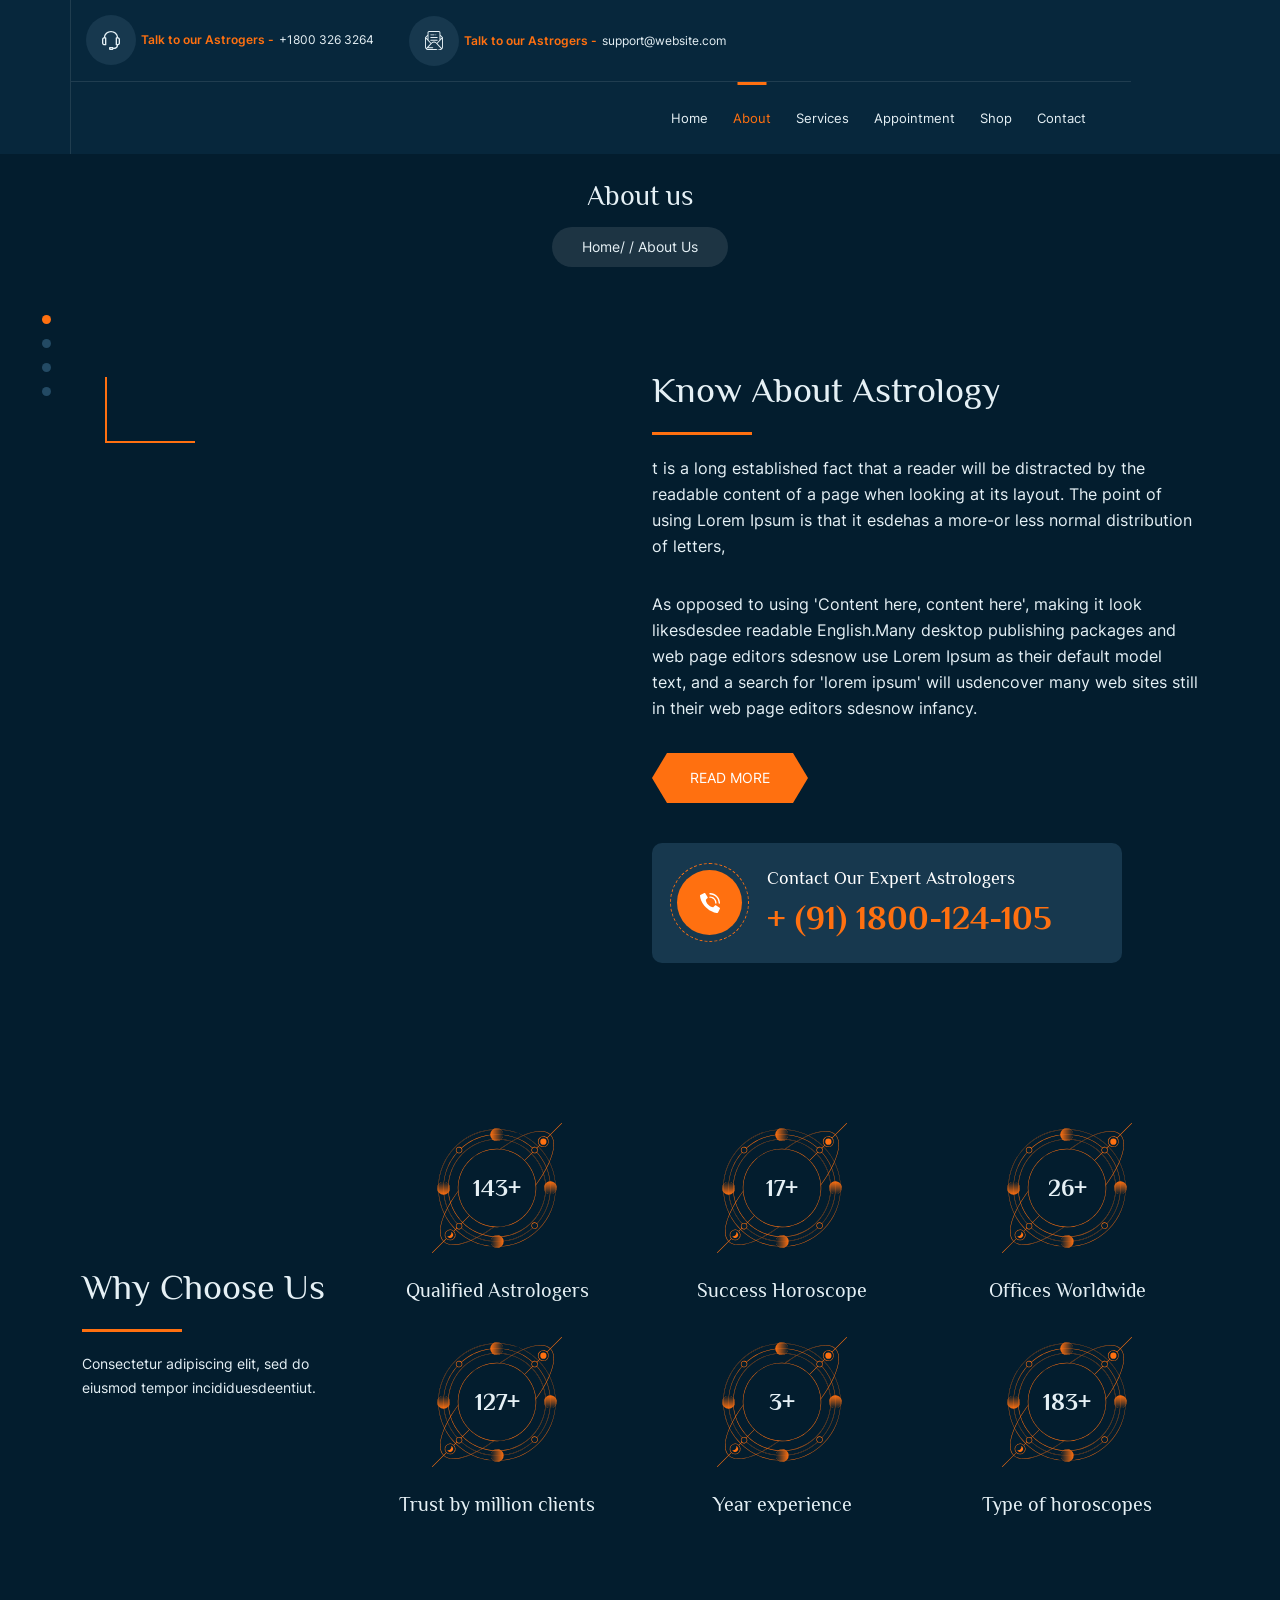
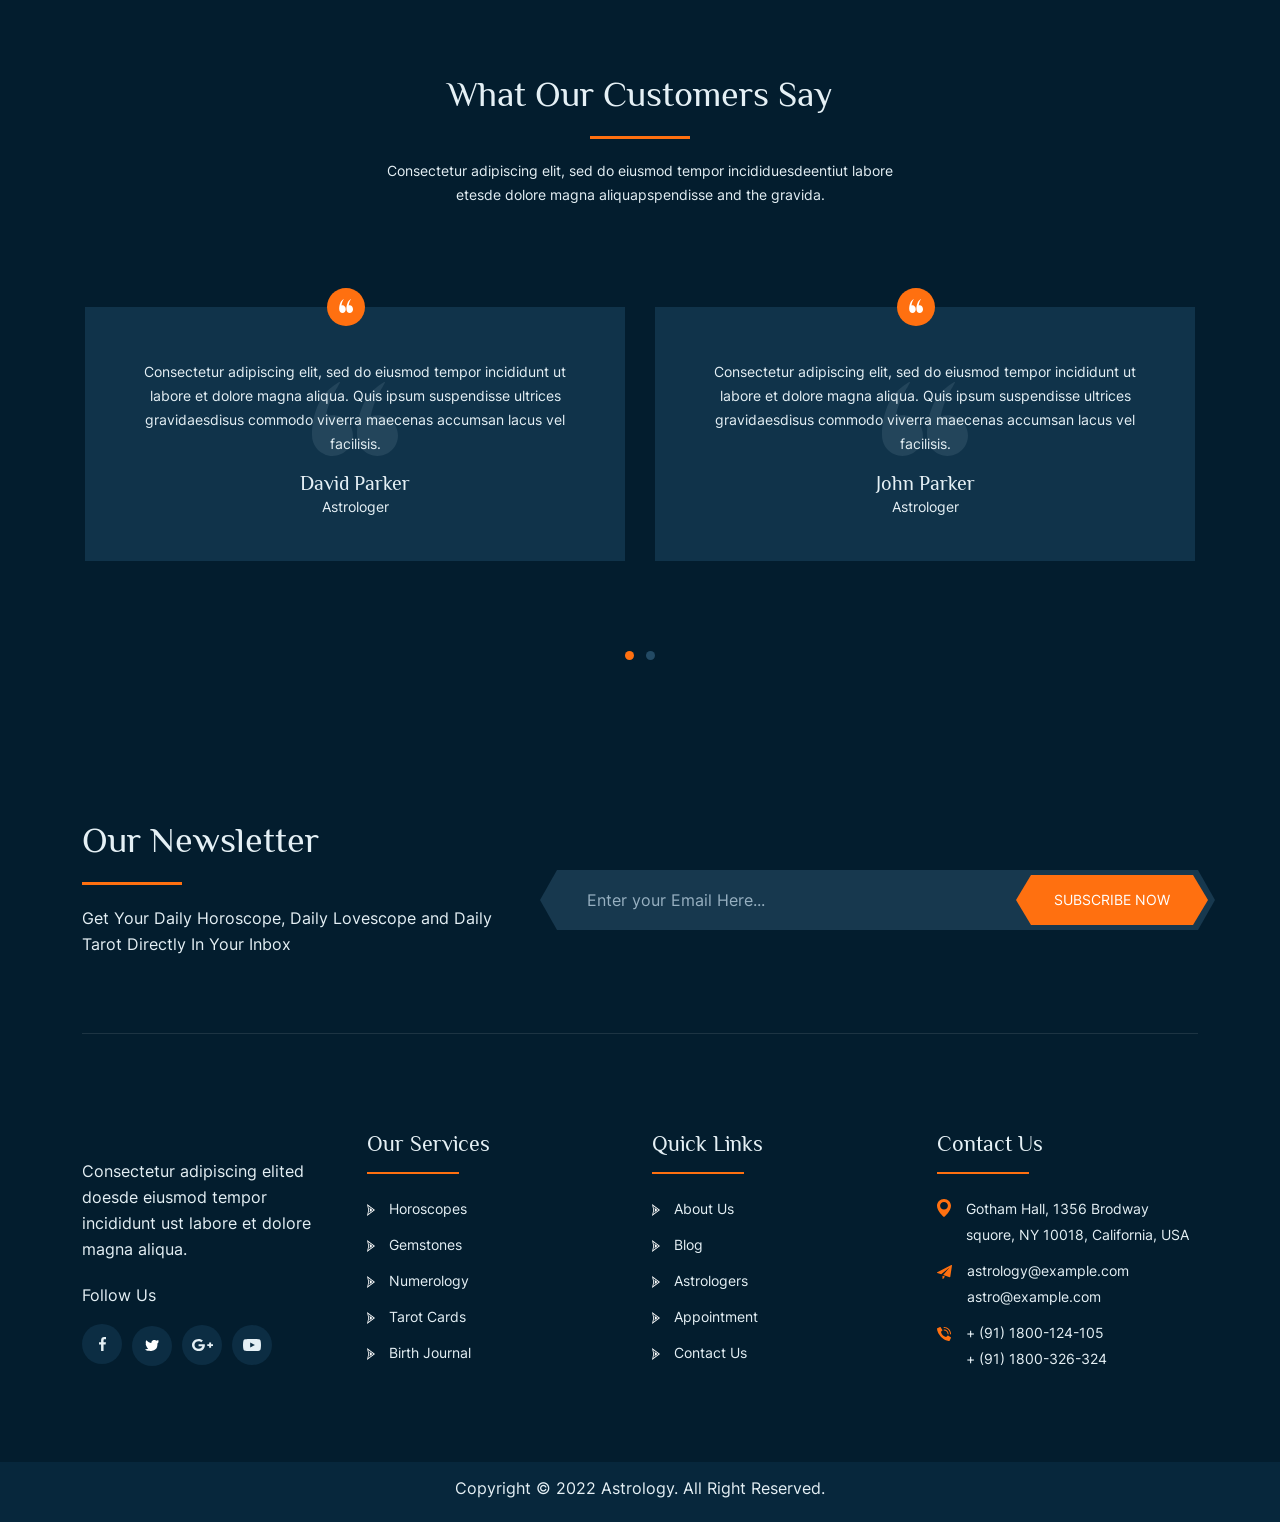
==== about.html @ 2aa6bc3d "inital commit" ====
<!DOCTYPE html>
<html lang="en">
  <head>
    <title>Astrology</title>
    <meta charset="UTF-8" />
    <meta http-equiv="X-UA-Compatible" content="IE=edge" />
    <meta name="viewport" content="width=device-width, initial-scale=1.0" />

    <!-- stylesheet -->

    <link
      rel="stylesheet"
      type="text/css"
      href="assets/css/bootstrap.min.css"
    />
    <link
      rel="stylesheet"
      type="text/css"
      href="assets/js/plugin/slick/slick.css"
    />
    <link
      rel="stylesheet"
      type="text/css"
      href="assets/js/plugin/airdatepicker/datepicker.min.css"
    />
    <link rel="stylesheet" type="text/css" href="assets/css/fonts.css" />
    <link rel="stylesheet" type="text/css" href="assets/css/style.css" />
    <!-- favicon -->
    <link
      rel="shortcut icon"
      href="assets/images/favicon.png"
      type="image/x-icon"
    />
  </head>
  <body>
    <div class="as_loader">
      <img src="assets/images/loader.png" alt="" class="img-responsive" />
    </div>
    <div class="as_main_wrapper">
      <section class="as_header_wrapper">
        <div class="as_logo">
          <a href="javascript:;"
            ><img src="https://dummyimage.com/148x59" alt=""
          /></a>
        </div>
        <div class="as_header_detail">
          <div class="as_info_detail">
            <ul>
              <li>
                <a href="javascript:;">
                  <div class="as_infobox">
                    <span class="as_infoicon">
                      <img src="assets/images/svg/headphone.svg" alt="" />
                    </span>
                    <span class="as_orange">Talk to our Astrogers -</span>+1800
                    326 3264
                  </div>
                </a>
              </li>
              <li>
                <a href="javascript:;">
                  <div class="as_infobox">
                    <span class="as_infoicon">
                      <img src="assets/images/svg/mail1.svg" alt="" />
                    </span>
                    <span class="as_orange">Talk to our Astrogers -</span
                    >support@website.com
                  </div>
                </a>
              </li>
            </ul>
            <!--   <div class="as_right_info">
                        <a href="javascript:;">
                            <div class="as_infobox" data-bs-toggle="modal" data-bs-target="#as_login">
                                <span class="as_infoicon">
                                    <img src="assets/images/svg/login.svg" alt="">
                                </span>
                                <span class="as_logintext">Log in / Register</span>
                            </div>
                        </a>
                        <div class="as_cart">
                            <div class="as_cart_wrapper">
                                <span><img src="assets/images/svg/cart.svg" alt=""><span class="as_cartnumber">02</span></span>
                                $512
                            </div>

                            <div class="as_cart_box">
								<div class="as_cart_list">
									<ul>
										<li>
											<div class="as_cart_img">
												<img src="assets/images/prod1_d.jpg" class="img-responsive">
											</div>
											<div class="as_cart_info">
												<a href="#">Yellow Sapphire</a>
												<p>1 X $20.00</p>
												<a href="javascript:;" class="as_cart_remove"><i class="fa fa-trash"></i></a>
											</div>
										</li>
										<li>
											<div class="as_cart_img">
												<img src="assets/images/prod2_D.jpg" class="img-responsive">
											</div>
											<div class="as_cart_info">
												<a href="#">yantra</a>
												<p>1 X $10.00</p>
												<a href="javascript:;" class="as_cart_remove"><i class="fa fa-trash"></i></a>
											</div>
										</li>
									</ul>
								</div>
								<div class="as_cart_total">
									<p>total<span>$30.00</span></p>
								</div>
								<div class="as_cart_btn">
									<button type="button" class="as_btn">view cart</button>
									<button type="button" class="as_btn">checkout</button>
								</div>
							</div>
                        </div>
                    </div> -->
          </div>
          <div class="as_menu_wrapper">
            <span class="as_toggle bg_overlay">
              <img src="assets/images/svg/menu.svg" alt="" />
            </span>
            <div class="as_menu">
              <ul>
                <li><a href="index.html">home</a></li>
                <li><a href="about.html" class="active">about</a></li>
                <li><a href="service.html">services</a></li>

                <li><a href="appointment.html">appointment</a></li>
                <li><a href="shop.html">shop</a></li>

                <li><a href="contact.html">contact</a></li>
              </ul>
            </div>
          </div>
          <span class="as_body_overlay"></span>
        </div>
      </section>
      <section class="as_breadcrum_wrapper">
        <div class="container">
          <div class="row">
            <div class="col-lg-12 text-center">
              <h1>About us</h1>

              <ul class="breadcrumb">
                <li><a href="#">Home</a></li>
                <li>About Us</li>
              </ul>
            </div>
          </div>
        </div>
      </section>
      <section class="as_about_wrapper as_padderTop80 as_padderBottom80">
        <div class="container">
          <div class="row">
            <div class="col-lg-6 col-md-6">
              <div class="as_about_slider">
                <div>
                  <div class="as_aboutimg text-right">
                    <img
                      src="https://dummyimage.com/463x505"
                      alt=""
                      class="img-responsive"
                    />
                  </div>
                </div>
                <div>
                  <div class="as_aboutimg text-right">
                    <img
                      src="https://dummyimage.com/463x505"
                      alt=""
                      class="img-responsive"
                    />
                  </div>
                </div>
                <div>
                  <div class="as_aboutimg text-right">
                    <img
                      src="https://dummyimage.com/463x505"
                      alt=""
                      class="img-responsive"
                    />
                  </div>
                </div>
                <div>
                  <div class="as_aboutimg text-right">
                    <img
                      src="https://dummyimage.com/463x505"
                      alt=""
                      class="img-responsive"
                    />
                  </div>
                </div>
              </div>
            </div>
            <div class="col-lg-6 col-md-6">
              <h1 class="as_heading">know about Astrology</h1>
              <p>
                t is a long established fact that a reader will be distracted by
                the readable content of a page when looking at its layout. The
                point of using Lorem Ipsum is that it esdehas a more-or less
                normal distribution of letters,
              </p>
              <p>
                As opposed to using 'Content here, content here', making it look
                likesdesdee readable English.Many desktop publishing packages
                and web page editors sdesnow use Lorem Ipsum as their default
                model text, and a search for 'lorem ipsum' will usdencover many
                web sites still in their web page editors sdesnow infancy.
              </p>
              <a href="javascript:;" class="as_btn">read more</a>

              <div class="as_contact_expert">
                <span class="as_icon">
                  <svg
                    xmlns="http://www.w3.org/2000/svg"
                    xmlns:xlink="http://www.w3.org/1999/xlink"
                    preserveAspectRatio="xMidYMid"
                    width="20"
                    height="20"
                    viewBox="0 0 20 20"
                  >
                    <defs>
                      <style>
                        .cls-1 {
                          fill: #fff;
                          fill-rule: evenodd;
                        }
                      </style>
                    </defs>
                    <path
                      d="M19.797,10.487 C19.668,10.616 19.493,10.689 19.310,10.689 C18.929,10.689 18.620,10.380 18.620,9.999 C18.615,5.241 14.759,1.385 10.000,1.379 C9.619,1.379 9.310,1.070 9.310,0.689 C9.310,0.308 9.619,-0.000 10.000,-0.000 C15.520,0.006 19.993,4.478 19.999,9.999 C19.999,10.183 19.927,10.358 19.797,10.487 ZM15.172,9.999 C15.169,7.144 12.855,4.830 10.000,4.827 C9.619,4.827 9.310,4.518 9.310,4.138 C9.310,3.757 9.619,3.448 10.000,3.448 C13.617,3.452 16.547,6.383 16.551,9.999 C16.551,10.380 16.243,10.689 15.862,10.689 C15.481,10.689 15.172,10.380 15.172,9.999 ZM12.864,14.155 C13.076,14.182 13.288,14.109 13.438,13.957 L14.982,12.413 C15.209,12.186 15.563,12.146 15.835,12.317 L19.655,14.775 C19.955,14.965 20.063,15.350 19.905,15.668 L18.045,19.616 C17.918,19.873 17.645,20.024 17.360,19.995 C15.394,19.789 10.563,18.932 5.815,14.183 C1.067,9.435 0.210,4.604 0.003,2.638 C-0.026,2.352 0.125,2.079 0.382,1.952 L4.331,0.093 C4.649,-0.067 5.036,0.043 5.224,0.344 L7.684,4.164 C7.854,4.436 7.814,4.790 7.586,5.017 L6.042,6.560 C5.890,6.711 5.818,6.924 5.845,7.135 C5.942,7.900 6.373,9.809 8.282,11.718 C10.191,13.627 12.099,14.057 12.864,14.155 Z"
                      class="cls-1"
                    />
                  </svg>
                </span>
                <div>
                  <h5 class="as_white">Contact Our Expert Astrologers</h5>
                  <h1 class="as_orange">+ (91) 1800-124-105</h1>
                </div>
              </div>
            </div>
          </div>
        </div>
      </section>
      <section class="as_whychoose_wrapper as_padderTop80 as_padderBottom50">
        <div class="container">
          <div class="row as_verticle_center">
            <div class="col-lg-3 col-md-12">
              <h1 class="as_heading">Why Choose Us</h1>
              <p class="as_font14 as_margin0">
                Consectetur adipiscing elit, sed do eiusmod tempor
                incididuesdeentiut.
              </p>
            </div>
            <div class="col-lg-9 col-md-12">
              <div class="row">
                <div class="col-lg-4 col-md-6 col-sm-6 col-xs-12">
                  <div class="as_whychoose_box text-center">
                    <span class="as_number"
                      ><span
                        ><span data-from="0" data-to="512" data-speed="5000"
                          >512</span
                        >+</span
                      ><img src="assets/images/svg/shape.svg" alt=""
                    /></span>
                    <h4>Qualified Astrologers</h4>
                  </div>
                </div>
                <div class="col-lg-4 col-md-6 col-sm-6 col-xs-12">
                  <div class="as_whychoose_box text-center">
                    <span class="as_number"
                      ><span
                        ><span data-from="0" data-to="62" data-speed="5000"
                          >62</span
                        >+</span
                      ><img src="assets/images/svg/shape.svg" alt=""
                    /></span>
                    <h4>Success Horoscope</h4>
                  </div>
                </div>
                <div class="col-lg-4 col-md-6 col-sm-6 col-xs-12">
                  <div class="as_whychoose_box text-center">
                    <span class="as_number"
                      ><span
                        ><span data-from="0" data-to="94" data-speed="5000"
                          >94</span
                        >+</span
                      ><img src="assets/images/svg/shape.svg" alt=""
                    /></span>
                    <h4>Offices Worldwide</h4>
                  </div>
                </div>
                <div class="col-lg-4 col-md-6 col-sm-6 col-xs-12">
                  <div class="as_whychoose_box text-center">
                    <span class="as_number"
                      ><span
                        ><span data-from="0" data-to="452" data-speed="5000"
                          >452+</span
                        >+</span
                      ><img src="assets/images/svg/shape.svg" alt=""
                    /></span>
                    <h4>Trust by million clients</h4>
                  </div>
                </div>
                <div class="col-lg-4 col-md-6 col-sm-6 col-xs-12">
                  <div class="as_whychoose_box text-center">
                    <span class="as_number"
                      ><span
                        ><span data-from="0" data-to="12" data-speed="5000"
                          >12</span
                        >+</span
                      ><img src="assets/images/svg/shape.svg" alt=""
                    /></span>
                    <h4>Year experience</h4>
                  </div>
                </div>
                <div class="col-lg-4 col-md-6 col-sm-6 col-xs-12">
                  <div class="as_whychoose_box text-center">
                    <span class="as_number"
                      ><span
                        ><span data-from="0" data-to="652" data-speed="5000"
                          >652+</span
                        >+</span
                      ><img src="assets/images/svg/shape.svg" alt=""
                    /></span>
                    <h4>Type of horoscopes</h4>
                  </div>
                </div>
              </div>
            </div>
          </div>
        </div>
      </section>
      <section class="as_customer_wrapper as_padderBottom80 as_padderTop80">
        <div class="container">
          <div class="row">
            <div class="col-lg-12 text-center">
              <h1 class="as_heading as_heading_center">
                What Our Customers Say
              </h1>
              <p class="as_font14 as_margin0 as_padderBottom50">
                Consectetur adipiscing elit, sed do eiusmod tempor
                incididuesdeentiut labore <br />etesde dolore magna
                aliquapspendisse and the gravida.
              </p>

              <div class="row as_customer_slider">
                <div class="col-lg-6 col-md-6">
                  <div class="as_customer_box text-center">
                    <span class="as_customer_img">
                      <img src="https://dummyimage.com/91x91" alt="" />
                      <span
                        ><img src="assets/images/svg/quote1.svg" alt=""
                      /></span>
                    </span>
                    <p class="as_margin0">
                      Consectetur adipiscing elit, sed do eiusmod tempor
                      incididunt ut labore et dolore magna aliqua. Quis ipsum
                      suspendisse ultrices gravidaesdisus commodo viverra
                      maecenas accumsan lacus vel facilisis.
                    </p>
                    <h3>David Parker</h3>
                    <p class="as_margin0">Astrologer</p>
                  </div>
                </div>
                <div class="col-lg-6 col-md-6">
                  <div class="as_customer_box text-center">
                    <span class="as_customer_img">
                      <img src="https://dummyimage.com/91x91" alt="" />
                      <span
                        ><img src="assets/images/svg/quote1.svg" alt=""
                      /></span>
                    </span>
                    <p class="as_margin0">
                      Consectetur adipiscing elit, sed do eiusmod tempor
                      incididunt ut labore et dolore magna aliqua. Quis ipsum
                      suspendisse ultrices gravidaesdisus commodo viverra
                      maecenas accumsan lacus vel facilisis.
                    </p>
                    <h3>John Parker</h3>
                    <p class="as_margin0">Astrologer</p>
                  </div>
                </div>
                <div class="col-lg-6 col-md-6">
                  <div class="as_customer_box text-center">
                    <span class="as_customer_img">
                      <img src="https://dummyimage.com/91x91" alt="" />
                      <span
                        ><img src="assets/images/svg/quote1.svg" alt=""
                      /></span>
                    </span>
                    <p class="as_margin0">
                      Consectetur adipiscing elit, sed do eiusmod tempor
                      incididunt ut labore et dolore magna aliqua. Quis ipsum
                      suspendisse ultrices gravidaesdisus commodo viverra
                      maecenas accumsan lacus vel facilisis.
                    </p>
                    <h3>John Parker</h3>
                    <p class="as_margin0">Astrologer</p>
                  </div>
                </div>
                <div class="col-lg-6 col-md-6">
                  <div class="as_customer_box text-center">
                    <span class="as_customer_img">
                      <img src="https://dummyimage.com/91x91" alt="" />
                      <span
                        ><img src="assets/images/svg/quote1.svg" alt=""
                      /></span>
                    </span>
                    <p class="as_margin0">
                      Consectetur adipiscing elit, sed do eiusmod tempor
                      incididunt ut labore et dolore magna aliqua. Quis ipsum
                      suspendisse ultrices gravidaesdisus commodo viverra
                      maecenas accumsan lacus vel facilisis.
                    </p>
                    <h3>John Parker</h3>
                    <p class="as_margin0">Astrologer</p>
                  </div>
                </div>
              </div>
            </div>
          </div>
        </div>
      </section>

      <section class="as_footer_wrapper as_padderTop80">
        <div class="container">
          <div class="as_newsletter_wrapper as_padderBottom60">
            <div class="row">
              <div class="col-xl-5 col-lg-5 col-md-12 col-sm-12">
                <h1 class="as_heading">Our Newsletter</h1>
                <p>
                  Get Your Daily Horoscope, Daily Lovescope and Daily<br />
                  Tarot Directly In Your Inbox
                </p>
              </div>
              <div class="col-xl-7 col-lg-7 col-md-12 col-sm-12">
                <div class="as_newsletter_box">
                  <input
                    type="text"
                    name=""
                    id=""
                    class="form-control"
                    placeholder="Enter your Email Here..."
                  />
                  <a href="javascript:;" class="as_btn">subscribe now</a>
                </div>
              </div>
            </div>
          </div>

          <div class="as_footer_inner as_padderTop50 as_padderBottom80">
            <div class="row">
              <div class="col-lg-3 col-md-6 col-sm-6 col-12">
                <div class="as_footer_widget">
                  <div class="as_footer_logo">
                    <a href="index.html"
                      ><img src="https://dummyimage.com/148x59" alt=""
                    /></a>
                  </div>
                  <p>
                    Consectetur adipiscing elited doesde eiusmod tempor
                    incididunt ust labore et dolore magna aliqua.
                  </p>

                  <div class="as_share_box">
                    <p>Follow Us</p>
                    <ul>
                      <li>
                        <a href="javascript:;"
                          ><img src="assets/images/svg/facebook.svg" alt=""
                        /></a>
                      </li>
                      <li>
                        <a href="javascript:;"
                          ><img src="assets/images/svg/twitter.svg" alt=""
                        /></a>
                      </li>
                      <li>
                        <a href="javascript:;"
                          ><img src="assets/images/svg/google.svg" alt=""
                        /></a>
                      </li>
                      <li>
                        <a href="javascript:;"
                          ><img src="assets/images/svg/youtube.svg" alt=""
                        /></a>
                      </li>
                    </ul>
                  </div>
                </div>
              </div>
              <div class="col-lg-3 col-md-6 col-sm-6 col-12">
                <div class="as_footer_widget">
                  <h3 class="as_footer_heading">Our Services</h3>

                  <ul>
                    <li>
                      <a href="service_detail.html"
                        ><span
                          ><svg
                            xmlns="http://www.w3.org/2000/svg"
                            xmlns:xlink="http://www.w3.org/1999/xlink"
                            preserveAspectRatio="xMidYMid"
                            width="8"
                            height="12"
                            viewBox="0 0 8 12"
                          >
                            <path
                              d="M8.000,5.998 L-0.002,11.997 L1.292,5.998 L-0.002,-0.001 L8.000,5.998 ZM1.265,9.924 L6.502,5.998 L1.265,2.071 L2.112,5.998 L1.265,9.924 ZM5.451,5.998 L2.496,8.213 L2.974,5.998 L2.496,3.783 L5.451,5.998 Z"
                              class="cls-1"
                            /></svg
                        ></span>
                        Horoscopes</a
                      >
                    </li>
                    <li>
                      <a href="service_detail.html">
                        <span
                          ><svg
                            xmlns="http://www.w3.org/2000/svg"
                            xmlns:xlink="http://www.w3.org/1999/xlink"
                            preserveAspectRatio="xMidYMid"
                            width="8"
                            height="12"
                            viewBox="0 0 8 12"
                          >
                            <path
                              d="M8.000,5.998 L-0.002,11.997 L1.292,5.998 L-0.002,-0.001 L8.000,5.998 ZM1.265,9.924 L6.502,5.998 L1.265,2.071 L2.112,5.998 L1.265,9.924 ZM5.451,5.998 L2.496,8.213 L2.974,5.998 L2.496,3.783 L5.451,5.998 Z"
                              class="cls-1"
                            /></svg
                        ></span>
                        Gemstones</a
                      >
                    </li>
                    <li>
                      <a href="service_detail.html"
                        ><span
                          ><svg
                            xmlns="http://www.w3.org/2000/svg"
                            xmlns:xlink="http://www.w3.org/1999/xlink"
                            preserveAspectRatio="xMidYMid"
                            width="8"
                            height="12"
                            viewBox="0 0 8 12"
                          >
                            <path
                              d="M8.000,5.998 L-0.002,11.997 L1.292,5.998 L-0.002,-0.001 L8.000,5.998 ZM1.265,9.924 L6.502,5.998 L1.265,2.071 L2.112,5.998 L1.265,9.924 ZM5.451,5.998 L2.496,8.213 L2.974,5.998 L2.496,3.783 L5.451,5.998 Z"
                              class="cls-1"
                            /></svg
                        ></span>
                        Numerology</a
                      >
                    </li>
                    <li>
                      <a href="service_detail.html"
                        ><span
                          ><svg
                            xmlns="http://www.w3.org/2000/svg"
                            xmlns:xlink="http://www.w3.org/1999/xlink"
                            preserveAspectRatio="xMidYMid"
                            width="8"
                            height="12"
                            viewBox="0 0 8 12"
                          >
                            <path
                              d="M8.000,5.998 L-0.002,11.997 L1.292,5.998 L-0.002,-0.001 L8.000,5.998 ZM1.265,9.924 L6.502,5.998 L1.265,2.071 L2.112,5.998 L1.265,9.924 ZM5.451,5.998 L2.496,8.213 L2.974,5.998 L2.496,3.783 L5.451,5.998 Z"
                              class="cls-1"
                            /></svg
                        ></span>
                        Tarot Cards</a
                      >
                    </li>
                    <li>
                      <a href="service_detail.html"
                        ><span
                          ><svg
                            xmlns="http://www.w3.org/2000/svg"
                            xmlns:xlink="http://www.w3.org/1999/xlink"
                            preserveAspectRatio="xMidYMid"
                            width="8"
                            height="12"
                            viewBox="0 0 8 12"
                          >
                            <path
                              d="M8.000,5.998 L-0.002,11.997 L1.292,5.998 L-0.002,-0.001 L8.000,5.998 ZM1.265,9.924 L6.502,5.998 L1.265,2.071 L2.112,5.998 L1.265,9.924 ZM5.451,5.998 L2.496,8.213 L2.974,5.998 L2.496,3.783 L5.451,5.998 Z"
                              class="cls-1"
                            /></svg
                        ></span>
                        Birth Journal</a
                      >
                    </li>
                  </ul>
                </div>
              </div>
              <div class="col-lg-3 col-md-6 col-sm-6 col-12">
                <div class="as_footer_widget">
                  <h3 class="as_footer_heading">Quick Links</h3>

                  <ul>
                    <li>
                      <a href="about.html"
                        ><span
                          ><svg
                            xmlns="http://www.w3.org/2000/svg"
                            xmlns:xlink="http://www.w3.org/1999/xlink"
                            preserveAspectRatio="xMidYMid"
                            width="8"
                            height="12"
                            viewBox="0 0 8 12"
                          >
                            <path
                              d="M8.000,5.998 L-0.002,11.997 L1.292,5.998 L-0.002,-0.001 L8.000,5.998 ZM1.265,9.924 L6.502,5.998 L1.265,2.071 L2.112,5.998 L1.265,9.924 ZM5.451,5.998 L2.496,8.213 L2.974,5.998 L2.496,3.783 L5.451,5.998 Z"
                              class="cls-1"
                            /></svg
                        ></span>
                        About Us</a
                      >
                    </li>
                    <li>
                      <a href="blog.html"
                        ><span
                          ><svg
                            xmlns="http://www.w3.org/2000/svg"
                            xmlns:xlink="http://www.w3.org/1999/xlink"
                            preserveAspectRatio="xMidYMid"
                            width="8"
                            height="12"
                            viewBox="0 0 8 12"
                          >
                            <path
                              d="M8.000,5.998 L-0.002,11.997 L1.292,5.998 L-0.002,-0.001 L8.000,5.998 ZM1.265,9.924 L6.502,5.998 L1.265,2.071 L2.112,5.998 L1.265,9.924 ZM5.451,5.998 L2.496,8.213 L2.974,5.998 L2.496,3.783 L5.451,5.998 Z"
                              class="cls-1"
                            /></svg
                        ></span>
                        Blog</a
                      >
                    </li>
                    <li>
                      <a href="astrologer.html"
                        ><span
                          ><svg
                            xmlns="http://www.w3.org/2000/svg"
                            xmlns:xlink="http://www.w3.org/1999/xlink"
                            preserveAspectRatio="xMidYMid"
                            width="8"
                            height="12"
                            viewBox="0 0 8 12"
                          >
                            <path
                              d="M8.000,5.998 L-0.002,11.997 L1.292,5.998 L-0.002,-0.001 L8.000,5.998 ZM1.265,9.924 L6.502,5.998 L1.265,2.071 L2.112,5.998 L1.265,9.924 ZM5.451,5.998 L2.496,8.213 L2.974,5.998 L2.496,3.783 L5.451,5.998 Z"
                              class="cls-1"
                            /></svg
                        ></span>
                        Astrologers</a
                      >
                    </li>
                    <li>
                      <a href="appointment.html"
                        ><span
                          ><svg
                            xmlns="http://www.w3.org/2000/svg"
                            xmlns:xlink="http://www.w3.org/1999/xlink"
                            preserveAspectRatio="xMidYMid"
                            width="8"
                            height="12"
                            viewBox="0 0 8 12"
                          >
                            <path
                              d="M8.000,5.998 L-0.002,11.997 L1.292,5.998 L-0.002,-0.001 L8.000,5.998 ZM1.265,9.924 L6.502,5.998 L1.265,2.071 L2.112,5.998 L1.265,9.924 ZM5.451,5.998 L2.496,8.213 L2.974,5.998 L2.496,3.783 L5.451,5.998 Z"
                              class="cls-1"
                            /></svg
                        ></span>
                        Appointment</a
                      >
                    </li>
                    <li>
                      <a href="contact.html"
                        ><span
                          ><svg
                            xmlns="http://www.w3.org/2000/svg"
                            xmlns:xlink="http://www.w3.org/1999/xlink"
                            preserveAspectRatio="xMidYMid"
                            width="8"
                            height="12"
                            viewBox="0 0 8 12"
                          >
                            <path
                              d="M8.000,5.998 L-0.002,11.997 L1.292,5.998 L-0.002,-0.001 L8.000,5.998 ZM1.265,9.924 L6.502,5.998 L1.265,2.071 L2.112,5.998 L1.265,9.924 ZM5.451,5.998 L2.496,8.213 L2.974,5.998 L2.496,3.783 L5.451,5.998 Z"
                              class="cls-1"
                            /></svg
                        ></span>
                        Contact Us</a
                      >
                    </li>
                  </ul>
                </div>
              </div>

              <div class="col-lg-3 col-md-6 col-sm-6 col-12">
                <div class="as_footer_widget">
                  <h3 class="as_footer_heading">Contact Us</h3>

                  <ul class="as_contact_list">
                    <li>
                      <img src="assets/images/svg/map.svg" alt="" />
                      <p>
                        Gotham Hall, 1356 Brodway squore, NY 10018, California,
                        USA
                      </p>
                    </li>
                    <li>
                      <img src="assets/images/svg/address.svg" alt="" />
                      <p>
                        <a href="javascript:;">astrology@example.com</a>
                        <a href="javascript:;">astro@example.com</a>
                      </p>
                    </li>
                    <li>
                      <img src="assets/images/svg/call.svg" alt="" />
                      <p>
                        <a href="javascript:;">+ (91) 1800-124-105</a><br />
                        <a href="javascript:;">+ (91) 1800-326-324</a>
                      </p>
                    </li>
                  </ul>
                </div>
              </div>
            </div>
          </div>
        </div>
      </section>
      <section class="as_copyright_wrapper text-center">
        <div class="container">
          <div class="row">
            <div class="col-lg-12">
              <p>Copyright &copy; 2022 Astrology. All Right Reserved.</p>
            </div>
          </div>
        </div>
      </section>
    </div>

    <!-- Modal -->
    <div id="as_login" class="modal fade" role="dialog">
      <div class="modal-dialog">
        <!-- Modal content-->
        <div class="modal-content">
          <div class="modal-header">
            <button
              type="button"
              class="close"
              data-bs-dismiss="modal"
              aria-label="Close"
            >
              &times;
            </button>
            <h4 class="modal-title">Login</h4>
          </div>
          <div class="modal-body">
            <div class="as_login_box active">
              <form action="">
                <div class="form-group">
                  <input
                    type="text"
                    name=""
                    placeholder="Enter email"
                    class="form-control"
                    id=""
                  />
                </div>
                <div class="form-group">
                  <input
                    type="text"
                    name=""
                    placeholder="Enter password here"
                    class="form-control"
                    id=""
                  />
                </div>
                <div class="form-group">
                  <div class="as_login_data">
                    <label
                      >Remember me
                      <input type="checkbox" name="as_remember_me" value="" />
                      <span class="checkmark"></span>
                    </label>
                    <a href="#">Forgot password ?</a>
                  </div>
                </div>
                <div class="text-center">
                  <a href="javascript:;" class="as_btn">login</a>
                </div>
              </form>
              <p class="text-center as_margin0 as_padderTop20">
                Create An Account ?
                <a href="javascript:;" class="as_orange as_signup">SignUp</a>
              </p>
            </div>
            <div class="as_signup_box">
              <form action="">
                <div class="form-group">
                  <input
                    type="text"
                    name=""
                    placeholder="Enter name"
                    class="form-control"
                    id=""
                  />
                </div>
                <div class="form-group">
                  <input
                    type="text"
                    name=""
                    placeholder="Enter email"
                    class="form-control"
                    id=""
                  />
                </div>
                <div class="form-group">
                  <input
                    type="text"
                    name=""
                    placeholder="Enter password here"
                    class="form-control"
                    id=""
                  />
                </div>
                <div class="form-group">
                  <input
                    type="text"
                    name=""
                    placeholder="Enter mobile number"
                    class="form-control"
                    id=""
                  />
                </div>
                <div class="form-group">
                  <select name="" class="form-control" id="">
                    <option value="male">Male</option>
                    <option value="female">Female</option>
                  </select>
                </div>
                <div class="text-center">
                  <a href="javascript:;" class="as_btn">Sign Up</a>
                </div>
              </form>
              <p class="text-center as_margin0 as_padderTop20">
                Have An Account ?
                <a href="javascript:;" class="as_orange as_login">Login</a>
              </p>
            </div>
          </div>
        </div>
      </div>
    </div>
    <!-- javascript -->
    <script src="assets/js/jquery.min.js"></script>
    <script src="assets/js/bootstrap.min.js"></script>
    <script src="https://maxcdn.bootstrapcdn.com/bootstrap/3.3.7/js/bootstrap.min.js"></script>
    <script
      type="text/javascript"
      src="assets/js/plugin/slick/slick.min.js"
    ></script>
    <script
      type="text/javascript"
      src="assets/js/plugin/countto/jquery.countTo.js"
    ></script>
    <script
      type="text/javascript"
      src="assets/js/plugin/airdatepicker/datepicker.min.js"
    ></script>
    <script
      type="text/javascript"
      src="assets/js/plugin/airdatepicker/i18n/datepicker.en.js"
    ></script>
    <script src="assets/js/custom.js"></script>
  </body>
</html>
---- assets/js/plugin/airdatepicker/datepicker.min.css ----
.datepicker--cells{display:-webkit-flex;display:-ms-flexbox;display:flex;-webkit-flex-wrap:wrap;-ms-flex-wrap:wrap;flex-wrap:wrap}.datepicker--cell{border-radius:4px;box-sizing:border-box;cursor:pointer;display:-webkit-flex;display:-ms-flexbox;display:flex;position:relative;-webkit-align-items:center;-ms-flex-align:center;align-items:center;-webkit-justify-content:center;-ms-flex-pack:center;justify-content:center;height:32px;z-index:1}.datepicker--cell.-focus-{background:#f0f0f0}.datepicker--cell.-current-{color:#4EB5E6}.datepicker--cell.-current-.-focus-{color:#4a4a4a}.datepicker--cell.-current-.-in-range-{color:#4EB5E6}.datepicker--cell.-in-range-{background:rgba(92,196,239,.1);color:#4a4a4a;border-radius:0}.datepicker--cell.-in-range-.-focus-{background-color:rgba(92,196,239,.2)}.datepicker--cell.-disabled-{cursor:default;color:#aeaeae}.datepicker--cell.-disabled-.-focus-{color:#aeaeae}.datepicker--cell.-disabled-.-in-range-{color:#a1a1a1}.datepicker--cell.-disabled-.-current-.-focus-{color:#aeaeae}.datepicker--cell.-range-from-{border:1px solid rgba(92,196,239,.5);background-color:rgba(92,196,239,.1);border-radius:4px 0 0 4px}.datepicker--cell.-range-to-{border:1px solid rgba(92,196,239,.5);background-color:rgba(92,196,239,.1);border-radius:0 4px 4px 0}.datepicker--cell.-selected-,.datepicker--cell.-selected-.-current-{color:#fff;background:#5cc4ef}.datepicker--cell.-range-from-.-range-to-{border-radius:4px}.datepicker--cell.-selected-{border:none}.datepicker--cell.-selected-.-focus-{background:#45bced}.datepicker--cell:empty{cursor:default}.datepicker--days-names{display:-webkit-flex;display:-ms-flexbox;display:flex;-webkit-flex-wrap:wrap;-ms-flex-wrap:wrap;flex-wrap:wrap;margin:8px 0 3px}.datepicker--day-name{color:#FF9A19;display:-webkit-flex;display:-ms-flexbox;display:flex;-webkit-align-items:center;-ms-flex-align:center;align-items:center;-webkit-justify-content:center;-ms-flex-pack:center;justify-content:center;-webkit-flex:1;-ms-flex:1;flex:1;text-align:center;text-transform:uppercase;font-size:.8em}.-only-timepicker- .datepicker--content,.datepicker--body,.datepicker-inline .datepicker--pointer{display:none}.datepicker--cell-day{width:14.28571%}.datepicker--cells-months{height:170px}.datepicker--cell-month{width:33.33%;height:25%}.datepicker--cells-years,.datepicker--years{height:170px}.datepicker--cell-year{width:25%;height:33.33%}.datepickers-container{position:absolute;left:0;top:0}@media print{.datepickers-container{display:none}}.datepicker{background:#fff;border:1px solid #dbdbdb;box-shadow:0 4px 12px rgba(0,0,0,.15);border-radius:4px;box-sizing:content-box;font-family:Tahoma,sans-serif;font-size:14px;color:#4a4a4a;width:250px;position:absolute;left:-100000px;opacity:0;transition:opacity .3s ease,left 0s .3s,-webkit-transform .3s ease;transition:opacity .3s ease,transform .3s ease,left 0s .3s;transition:opacity .3s ease,transform .3s ease,left 0s .3s,-webkit-transform .3s ease;z-index:100}.datepicker.-from-top-{-webkit-transform:translateY(-8px);transform:translateY(-8px)}.datepicker.-from-right-{-webkit-transform:translateX(8px);transform:translateX(8px)}.datepicker.-from-bottom-{-webkit-transform:translateY(8px);transform:translateY(8px)}.datepicker.-from-left-{-webkit-transform:translateX(-8px);transform:translateX(-8px)}.datepicker.active{opacity:1;-webkit-transform:translate(0);transform:translate(0);transition:opacity .3s ease,left 0s 0s,-webkit-transform .3s ease;transition:opacity .3s ease,transform .3s ease,left 0s 0s;transition:opacity .3s ease,transform .3s ease,left 0s 0s,-webkit-transform .3s ease}.datepicker-inline .datepicker{border-color:#d7d7d7;box-shadow:none;position:static;left:auto;right:auto;opacity:1;-webkit-transform:none;transform:none}.datepicker--content{box-sizing:content-box;padding:4px}.datepicker--pointer{position:absolute;background:#fff;border-top:1px solid #dbdbdb;border-right:1px solid #dbdbdb;width:10px;height:10px;z-index:-1}.datepicker--nav-action:hover,.datepicker--nav-title:hover{background:#f0f0f0}.-top-center- .datepicker--pointer,.-top-left- .datepicker--pointer,.-top-right- .datepicker--pointer{top:calc(100% - 4px);-webkit-transform:rotate(135deg);transform:rotate(135deg)}.-right-bottom- .datepicker--pointer,.-right-center- .datepicker--pointer,.-right-top- .datepicker--pointer{right:calc(100% - 4px);-webkit-transform:rotate(225deg);transform:rotate(225deg)}.-bottom-center- .datepicker--pointer,.-bottom-left- .datepicker--pointer,.-bottom-right- .datepicker--pointer{bottom:calc(100% - 4px);-webkit-transform:rotate(315deg);transform:rotate(315deg)}.-left-bottom- .datepicker--pointer,.-left-center- .datepicker--pointer,.-left-top- .datepicker--pointer{left:calc(100% - 4px);-webkit-transform:rotate(45deg);transform:rotate(45deg)}.-bottom-left- .datepicker--pointer,.-top-left- .datepicker--pointer{left:10px}.-bottom-right- .datepicker--pointer,.-top-right- .datepicker--pointer{right:10px}.-bottom-center- .datepicker--pointer,.-top-center- .datepicker--pointer{left:calc(50% - 10px / 2)}.-left-top- .datepicker--pointer,.-right-top- .datepicker--pointer{top:10px}.-left-bottom- .datepicker--pointer,.-right-bottom- .datepicker--pointer{bottom:10px}.-left-center- .datepicker--pointer,.-right-center- .datepicker--pointer{top:calc(50% - 10px / 2)}.datepicker--body.active{display:block}.datepicker--nav{display:-webkit-flex;display:-ms-flexbox;display:flex;-webkit-justify-content:space-between;-ms-flex-pack:justify;justify-content:space-between;border-bottom:1px solid #efefef;min-height:32px;padding:4px}.-only-timepicker- .datepicker--nav{display:none}.datepicker--nav-action,.datepicker--nav-title{display:-webkit-flex;display:-ms-flexbox;display:flex;cursor:pointer;-webkit-align-items:center;-ms-flex-align:center;align-items:center;-webkit-justify-content:center;-ms-flex-pack:center;justify-content:center}.datepicker--nav-action{width:32px;border-radius:4px;-webkit-user-select:none;-moz-user-select:none;-ms-user-select:none;user-select:none}.datepicker--nav-action.-disabled-{visibility:hidden}.datepicker--nav-action svg{width:32px;height:32px}.datepicker--nav-action path{fill:none;stroke:#9c9c9c;stroke-width:2px}.datepicker--nav-title{border-radius:4px;padding:0 8px}.datepicker--buttons,.datepicker--time{border-top:1px solid #efefef;padding:4px}.datepicker--nav-title i{font-style:normal;color:#9c9c9c;margin-left:5px}.datepicker--nav-title.-disabled-{cursor:default;background:0 0}.datepicker--buttons{display:-webkit-flex;display:-ms-flexbox;display:flex}.datepicker--button{color:#4EB5E6;cursor:pointer;border-radius:4px;-webkit-flex:1;-ms-flex:1;flex:1;display:-webkit-inline-flex;display:-ms-inline-flexbox;display:inline-flex;-webkit-justify-content:center;-ms-flex-pack:center;justify-content:center;-webkit-align-items:center;-ms-flex-align:center;align-items:center;height:32px}.datepicker--button:hover{color:#4a4a4a;background:#f0f0f0}.datepicker--time{display:-webkit-flex;display:-ms-flexbox;display:flex;-webkit-align-items:center;-ms-flex-align:center;align-items:center;position:relative}.datepicker--time.-am-pm- .datepicker--time-sliders{-webkit-flex:0 1 138px;-ms-flex:0 1 138px;flex:0 1 138px;max-width:138px}.-only-timepicker- .datepicker--time{border-top:none}.datepicker--time-sliders{-webkit-flex:0 1 153px;-ms-flex:0 1 153px;flex:0 1 153px;margin-right:10px;max-width:153px}.datepicker--time-label{display:none;font-size:12px}.datepicker--time-current{display:-webkit-flex;display:-ms-flexbox;display:flex;-webkit-align-items:center;-ms-flex-align:center;align-items:center;-webkit-flex:1;-ms-flex:1;flex:1;font-size:14px;text-align:center;margin:0 0 0 10px}.datepicker--time-current-colon{margin:0 2px 3px;line-height:1}.datepicker--time-current-hours,.datepicker--time-current-minutes{line-height:1;font-size:19px;font-family:"Century Gothic",CenturyGothic,AppleGothic,sans-serif;position:relative;z-index:1}.datepicker--time-current-hours:after,.datepicker--time-current-minutes:after{content:'';background:#f0f0f0;border-radius:4px;position:absolute;left:-2px;top:-3px;right:-2px;bottom:-2px;z-index:-1;opacity:0}.datepicker--time-current-hours.-focus-:after,.datepicker--time-current-minutes.-focus-:after{opacity:1}.datepicker--time-current-ampm{text-transform:uppercase;-webkit-align-self:flex-end;-ms-flex-item-align:end;align-self:flex-end;color:#9c9c9c;margin-left:6px;font-size:11px;margin-bottom:1px}.datepicker--time-row{display:-webkit-flex;display:-ms-flexbox;display:flex;-webkit-align-items:center;-ms-flex-align:center;align-items:center;font-size:11px;height:17px;background:linear-gradient(to right,#dedede,#dedede) left 50%/100% 1px no-repeat}.datepicker--time-row:first-child{margin-bottom:4px}.datepicker--time-row input[type=range]{background:0 0;cursor:pointer;-webkit-flex:1;-ms-flex:1;flex:1;height:100%;padding:0;margin:0;-webkit-appearance:none}.datepicker--time-row input[type=range]::-ms-tooltip{display:none}.datepicker--time-row input[type=range]:hover::-webkit-slider-thumb{border-color:#b8b8b8}.datepicker--time-row input[type=range]:hover::-moz-range-thumb{border-color:#b8b8b8}.datepicker--time-row input[type=range]:hover::-ms-thumb{border-color:#b8b8b8}.datepicker--time-row input[type=range]:focus{outline:0}.datepicker--time-row input[type=range]:focus::-webkit-slider-thumb{background:#5cc4ef;border-color:#5cc4ef}.datepicker--time-row input[type=range]:focus::-moz-range-thumb{background:#5cc4ef;border-color:#5cc4ef}.datepicker--time-row input[type=range]:focus::-ms-thumb{background:#5cc4ef;border-color:#5cc4ef}.datepicker--time-row input[type=range]::-webkit-slider-thumb{-webkit-appearance:none;box-sizing:border-box;height:12px;width:12px;border-radius:3px;border:1px solid #dedede;background:#fff;cursor:pointer;transition:background .2s;margin-top:-6px}.datepicker--time-row input[type=range]::-moz-range-thumb{box-sizing:border-box;height:12px;width:12px;border-radius:3px;border:1px solid #dedede;background:#fff;cursor:pointer;transition:background .2s}.datepicker--time-row input[type=range]::-ms-thumb{box-sizing:border-box;height:12px;width:12px;border-radius:3px;border:1px solid #dedede;background:#fff;cursor:pointer;transition:background .2s}.datepicker--time-row input[type=range]::-webkit-slider-runnable-track{border:none;height:1px;cursor:pointer;color:transparent;background:0 0}.datepicker--time-row input[type=range]::-moz-range-track{border:none;height:1px;cursor:pointer;color:transparent;background:0 0}.datepicker--time-row input[type=range]::-ms-track{border:none;height:1px;cursor:pointer;color:transparent;background:0 0}.datepicker--time-row input[type=range]::-ms-fill-lower{background:0 0}.datepicker--time-row input[type=range]::-ms-fill-upper{background:0 0}.datepicker--time-row span{padding:0 12px}.datepicker--time-icon{color:#9c9c9c;border:1px solid;border-radius:50%;font-size:16px;position:relative;margin:0 5px -1px 0;width:1em;height:1em}.datepicker--time-icon:after,.datepicker--time-icon:before{content:'';background:currentColor;position:absolute}.datepicker--time-icon:after{height:.4em;width:1px;left:calc(50% - 1px);top:calc(50% + 1px);-webkit-transform:translateY(-100%);transform:translateY(-100%)}.datepicker--time-icon:before{width:.4em;height:1px;top:calc(50% + 1px);left:calc(50% - 1px)}.datepicker--cell-day.-other-month-,.datepicker--cell-year.-other-decade-{color:#dedede}.datepicker--cell-day.-other-month-:hover,.datepicker--cell-year.-other-decade-:hover{color:#c5c5c5}.-disabled-.-focus-.datepicker--cell-day.-other-month-,.-disabled-.-focus-.datepicker--cell-year.-other-decade-{color:#dedede}.-selected-.datepicker--cell-day.-other-month-,.-selected-.datepicker--cell-year.-other-decade-{color:#fff;background:#a2ddf6}.-selected-.-focus-.datepicker--cell-day.-other-month-,.-selected-.-focus-.datepicker--cell-year.-other-decade-{background:#8ad5f4}.-in-range-.datepicker--cell-day.-other-month-,.-in-range-.datepicker--cell-year.-other-decade-{background-color:rgba(92,196,239,.1);color:#ccc}.-in-range-.-focus-.datepicker--cell-day.-other-month-,.-in-range-.-focus-.datepicker--cell-year.-other-decade-{background-color:rgba(92,196,239,.2)}.datepicker--cell-day.-other-month-:empty,.datepicker--cell-year.-other-decade-:empty{background:0 0;border:none}
---- assets/css/fonts.css ----
@font-face {
    font-family: 'Philosopher';
    src: url('../font/Philosopher-Regular.eot');
    src: url('../font/Philosopher-Regular.eot?#iefix') format('embedded-opentype'),
         url('../font/Philosopher-Regular.svg#Philosopher-Regular') format('svg'),
         url('../font/Philosopher-Regular.ttf') format('truetype'),
         url('../font/Philosopher-Regular.woff') format('woff'),
         url('../font/Philosopher-Regular.woff2') format('woff2');
    font-weight: 400;
}
    
@font-face {
    font-family: 'Philosopher';
    src: url('../font/Philosopher-Bold.eot');
    src: url('../font/Philosopher-Bold.eot?#iefix') format('embedded-opentype'),
         url('../font/Philosopher-Bold.svg#Philosopher-BoldI') format('svg'),
         url('../font/Philosopher-Bold.ttf') format('truetype'),
         url('../font/Philosopher-Bold.woff') format('woff'),
         url('../font/Philosopher-Bold.woff2') format('woff2');
    font-weight: 700;
  }
  
  /* Inter */
  @font-face {
    font-family: 'Inter';
    src: url('../font/Inter-Thin.eot');
    src: url('../font/Inter-Thin.eot?#iefix') format('embedded-opentype'),
         url('../font/Inter-Thin.svg#Inter-Thin') format('svg'),
         url('../font/Inter-Thin.ttf') format('truetype'),
         url('../font/Inter-Thin.woff') format('woff'),
         url('../font/Inter-Thin.woff2') format('woff2');
    font-weight: 100;
  }
  
  @font-face {
    font-family: 'Inter';
    src: url('../font/Inter-Light.eot');
    src: url('../font/Inter-Light.eot?#iefix') format('embedded-opentype'),
         url('../font/Inter-Light.svg#Inter-Light') format('svg'),
         url('../font/Inter-Light.ttf') format('truetype'),
         url('../font/Inter-Light.woff') format('woff'),
         url('../font/Inter-Light.woff2') format('woff2');
    font-weight: 300;
  }
  
  @font-face {
    font-family: 'Inter';
    src: url('../font/Inter-ExtraLight.eot');
    src: url('../font/Inter-ExtraLight.eot?#iefix') format('embedded-opentype'),
         url('../font/Inter-ExtraLight.svg#Inter-ExtraLight') format('svg'),
         url('../font/Inter-ExtraLight.ttf') format('truetype'),
         url('../font/Inter-ExtraLight.woff') format('woff'),
         url('../font/Inter-ExtraLight.woff2') format('woff2');
    font-weight: 200;
  }
  
  @font-face {
    font-family: 'Inter';
    src: url('../font/Inter-Regular.eot');
    src: url('../font/Inter-Regular.eot?#iefix') format('embedded-opentype'),
         url('../font/Inter-Regular.svg#Inter-Regular') format('svg'),
         url('../font/Inter-Regular.ttf') format('truetype'),
         url('../font/Inter-Regular.woff') format('woff'),
         url('../font/Inter-Regular.woff2') format('woff2');
    font-weight: 400;
  }
  @font-face {
    font-family: 'Inter';
    src: url('../font/Inter-Medium.eot');
    src: url('../font/Inter-Medium.eot?#iefix') format('embedded-opentype'),
         url('../font/Inter-Medium.svg#Inter-Medium') format('svg'),
         url('../font/Inter-Medium.ttf') format('truetype'),
         url('../font/Inter-Medium.woff') format('woff'),
         url('../font/Inter-Medium.woff2') format('woff2');
    font-weight: 500;
  }
  @font-face {
    font-family: 'Inter';
    src: url('../font/Inter-SemiBold.eot');
    src: url('../font/Inter-SemiBold.eot?#iefix') format('embedded-opentype'),
         url('../font/Inter-SemiBold.svg#Inter-SemiBold') format('svg'),
         url('../font/Inter-SemiBold.ttf') format('truetype'),
         url('../font/Inter-SemiBold.woff') format('woff'),
         url('../font/Inter-SemiBold.woff2') format('woff2');
    font-weight: 600;
  }

  @font-face {
    font-family: 'Inter';
    src: url('../font/Inter-Bold.eot');
    src: url('../font/Inter-Bold.eot?#iefix') format('embedded-opentype'),
         url('../font/Inter-Bold.svg#Inter-Bold') format('svg'),
         url('../font/Inter-Bold.ttf') format('truetype'),
         url('../font/Inter-Bold.woff') format('woff'),
         url('../font/Inter-Bold.woff2') format('woff2');
    font-weight: 700;
  }
  
  @font-face {
    font-family: 'Inter';
    src: url('../font/Inter-ExtraBold.eot');
    src: url('../font/Inter-ExtraBold.eot?#iefix') format('embedded-opentype'),
         url('../font/Inter-ExtraBold.svg#Inter-ExtraBold') format('svg'),
         url('../font/Inter-ExtraBold.ttf') format('truetype'),
         url('../font/Inter-ExtraBold.woff') format('woff'),
         url('../font/Inter-ExtraBold.woff2') format('woff2');
    font-weight: 800;
  }

  @font-face {
    font-family: 'Inter';
    src: url('../font/Inter-Black.eot');
    src: url('../font/Inter-Black.eot?#iefix') format('embedded-opentype'),
         url('../font/Inter-Black.svg#Inter-Black') format('svg'),
         url('../font/Inter-Black.ttf') format('truetype'),
         url('../font/Inter-Black.woff') format('woff'),
         url('../font/Inter-Black.woff2') format('woff2');
    font-weight: 900;0
  }
---- assets/css/style.css ----
/* stylesheet */
:root{
    --primary-color:#e5f0f5;
    --secondary-color:#ff7010;
    --dark-color1:#031d2e;
    --dark-color2:#17384e;
    --white-color:#ffffff;
    --transition:0.4s ease-in-out;
}
:after,:before{
    transition: all 0.2s linear;
    -webkit-transition: all 0.2s linear;
    -moz-transition: all 0.2s linear;
}
.form-control:focus {
    color: #ffffff;
    background-color: #17384e;
    border-color: #17384e;
    outline: 0;
    box-shadow: 0 0 0 0.25rem rgb(13 110 253 / 25%);
}

body{
    font-size: 16px;
    line-height: 26px;
    margin: 0;
    background-color: var(--dark-color1);
    color: var(--primary-color);
    font-family: 'Inter', sans-serif;
    overflow-x: hidden;
}
img{
    max-width: 100%;
    height: auto;
}

h1,h2,h3,h4,h5,h6,.h1,.h2,.h3,.h4,.h5,.h6{
    font-family: 'Philosopher', sans-serif;
    font-weight: 400;
}
a, a:hover, a:focus {
    color: inherit;
    text-decoration: none;
    transition: all 0.2s linear;
} 
.hide {
    display: none!important;
}
/* common css */
.as_padderTop10{
    padding-top: 10px;
}
.as_padderTop20{
    padding-top: 20px;
}
.as_padderTop30{
    padding-top: 30px;
}
.as_padderTop40{
    padding-top: 40px;
}
.as_padderTop50{
    padding-top: 50px;
}
.as_padderTop60{
    padding-top: 60px;
}
.as_padderTop70{
    padding-top: 70px;
}
.as_padderTop80{
    padding-top: 80px;
}
.as_padderTop90{
    padding-top: 90px;
}
.as_padderTop100{
    padding-top: 90px;
}
.as_padderBottom5{
    padding-bottom: 5px;
}
.as_padderBottom10{
    padding-bottom: 10px;
}
.as_padderBottom20{
    padding-bottom: 20px;
}
.as_padderBottom30{
    padding-bottom: 30px;
}
.as_padderBottom40{
    padding-bottom: 40px;
}
.as_padderBottom50{
    padding-bottom: 50px;
}
.as_padderBottom60{
    padding-bottom: 60px;
}
.as_padderBottom70{
    padding-bottom: 70px;
}
.as_padderBottom80{
    padding-bottom: 80px;
}
.as_padderBottom90{
    padding-bottom: 90px;
}
.as_padderBottom100{
    padding-bottom: 90px;
}
.as_margin0{
    margin: 0px;
}
.as_font14{
    font-size: 14px;
    line-height: 24px;
}
.as_toggle{
    display: none;
}
.as_heading{
    font-size: 36px;
    text-transform: capitalize;
    margin: 0;
    padding-bottom: 23px;
    position: relative;
    margin:-8px 0 20px;
}
.as_heading.as_heading_center:after{
    left: 50%;
    transform: translateX(-50%);
}
.as_heading:after{
    position: absolute;
    content: '';
    width: 100px;
    border-bottom: 3px solid var(--secondary-color);
    left: 0;
    bottom: 0;
}
.form-control {
    height: 50px;
    background-color: var(--dark-color2);
    border: none;
    outline: none;
    box-shadow: none !important;
    color: var(--primary-color);
    padding: 0 40px 0 30px;
}
.form-control::placeholder{
    color: #97b0c1;
}
.as_subheading{
    font-size: 22px;
    text-transform: capitalize;
}
.as_orange{
    color: var(--secondary-color);
}
.as_white{
    color: var(--white-color);
}
.as_btn {
    height: 50px;
    background-color: var(--secondary-color);
    font-size: 14px;
    text-transform: uppercase;
    display: inline-flex;
    align-items: center;
    padding: 0 23px;
    position: relative;
    margin-left: 15px;
    color: var(--white-color);
    border: none !important;
    outline: none;
    width: auto;
    transition: 0.2s linear;
}
.as_btn:hover:after {
    border-left-color: var(--dark-color1);
}
.as_btn:hover:before {
    border-right-color: var(--dark-color1);
}
.as_btn:hover {
    background-color: var(--dark-color1);
}
.as_btn:after, .as_btn:before {
    content: '';
    position: absolute;
    left: 100%;
    top: 0;
    bottom: 0;
    border-top: 25px solid transparent;
    border-bottom: 25px solid transparent;
    border-left: 15px solid var(--secondary-color);
    transition: 0.2s linear;
}
.as_btn:before{
    left:auto;
    right: 100%;
    border-left: none;
    border-right: 15px solid var(--secondary-color);
}
.as_verticle_center{
    display: flex;
    align-items: center;
}
.slick-dots {
    padding: 0;
    margin: 30px 0 0 0;
    list-style: none;
}
.slick-dots li {
    display: inline-flex;
}
.slick-dots li button {
    display: none;
}
.slick-dots li {
    height: 9px;
    width: 9px;
    background-color: #234a64;
    border-radius: 100%;
    margin: 0 6px;
    cursor: pointer;
}
.slick-dots li.slick-active {
    background-color: var(--secondary-color);
}
.slick-arrow {
    position: absolute;
    top: 50%;
    transform: translateY(-50%);
    background-color: #10334a;
    border: none;
    padding: 0 13px;
    z-index: 1;
    outline: none;
}
.slick-arrow::after{
    border-left-color:#10334a;
}
.slick-arrow::before{
    border-right-color:#10334a;
}
.slick-arrow:hover{
    background-color: var(--secondary-color);
} 
.slick-arrow:hover:after{
    border-left-color:var(--secondary-color);
}
.slick-arrow:hover::before{ 
    border-right-color:var(--secondary-color);
}
.slick-arrow.slick-prev {
    left: -120px;
    padding: 0 12px 0 0px;
}
.slick-arrow.slick-prev span{
    margin-right: 10px;
    display: inline-flex;
}
.slick-arrow span svg path{
    fill:var(--secondary-color)
}
.slick-arrow:hover span svg path{
    fill: var(--white-color);
}
.slick-arrow.slick-next span{
    margin-left: 10px;
}
.slick-arrow.slick-next {
    right: -100px;
    padding: 0 0 0 12px;
}
.slick-slide{
    outline: none;
}
.only-timepicker .datepicker--nav,
.only-timepicker .datepicker--content {
    display: none;
}
.only-timepicker .datepicker--time {
    border-top: none;
}
.datepicker {
    background-color: #17384e;
    border: 1px solid rgb(255 255 255 / 10%);
    color: var(--primary-color);
}
.datepicker--nav {
    border-bottom: 1px solid rgb(255 255 255 / 10%);
}
.datepicker--nav>div {
    background-color: transparent !important;
    color: var(--primary-color);
}
.datepicker--pointer {
    background-color:#17384e;
    border-top-color: rgb(255 255 255 / 10%);
    border-right-color: rgb(255 255 255 / 10%);
}
.datepicker--cell:hover{
    background-color: var(--secondary-color);
    color: var(--white-color) !important;
}
.datepicker--cell.-current-,.datepicker--day-name {
    color: var(--secondary-color);
}
/* select2 */
.select2-selection {
    height: 50px !important;
    background-color: var(--dark-color2) !important;
    border: 1px solid rgb(255 255 255 / 10%) !important;
    outline: none;
    box-shadow: none !important;
    color: var(--primary-color);
}

.select2-selection .select2-selection__rendered {
    color: var(--primary-color) !important;
    font-size: 14px;
    line-height: 50px !important;
    padding: 0 28px !important;
    text-align: initial;
}
.form-group {
    text-align: initial;
}
.form-group {
    text-align: initial;
    margin: 10px 0;
}

.select2-selection__clear {
    display: none;
}

.select2-container--default .select2-selection__arrow {
    height: auto !important;
    bottom: 1px;
    right: 18px !important;
}
span.select2-dropdown.select2-dropdown--above, .select2-container--open .select2-dropdown--below {
    border-top: none;
    border-top-left-radius: 0;
    border-top-right-radius: 0;
    z-index: 0;
} 

.select2-container {
    transition: none;
    width: 100% !important;
}

.select2-dropdown {
    transition: none;
    background-color: var(--dark-color2);
    border-color: rgb(255 255 255 / 10%);
    font-size:14px;
}

.select2-search--dropdown {
    padding: 10px 25px;
}

.select2-search--dropdown input {
    background-color: var(--dark-color2);
    border-color: rgb(255 255 255 / 10%) !important;
    outline: none !important;
}

.select2-results__option {
    padding: 10px 26px;
    background-color: transparent !important;
}

.select2-results__option:hover,.select2-results__option.select2-results__option--selected {
    color: var(--secondary-color) !important;
}
/* loader */
.as_loader{
    position: fixed;
    left: 0;
    top: 0;
    right: 0;
    bottom: 0;
    background-color: var(--dark-color1);
    z-index: 999;
    display: flex;
    align-items: center;
    justify-content: center;
}
.as_loader img{
    animation: spin 7s infinite linear;
    -webkit-animation: spin 7s infinite linear;
    -moz-animation: spin 7s infinite linear;
}
/* header css start */ 
.as_header_wrapper {
    display: flex;
    background-color: #07273c;
}
.as_logo {
    padding: 35px 150px;
    border-right: 1px solid rgb(255 255 255 / 10%);
    display: flex;
    align-items: center;
}
.as_menu ul {
    padding: 0;
    margin: 0;
    list-style: none;
}
.as_menu >ul >li {
    display: inline-flex;
    text-transform: capitalize;
    margin: 0 20px;
    position: relative;
}
.as_menu_wrapper {
    display: flex;
    border-top: 1px solid rgb(255 255 255 / 10%);
    justify-content: flex-end;
    padding-right: 150px;
    position: relative;
    z-index: 1;
}
.as_header_detail {
    width: calc(100% - 449px);
}
.as_menu > ul > li > a {
    padding: 23px 0;
    position: relative;
    transition: all 0.3s linear;
}
.as_menu >ul >li > a:before{
    content: '';
    position: absolute;
    width: 0;
    height: 3px;
    background-color: var(--secondary-color);
    top: 0%;
    left: 50%;
    transform: translateX(-50%);
    -webkit-transform: translateX(-50%);
    -moz-transform: translateX(-50%);
}
.as_menu > ul > li > a:hover:before,.as_menu > ul > li > a.active:before{
    width: 29px;
}
.as_menu ul li a:hover,.as_menu ul li a.active{
    color: var(--secondary-color);
}
.as_info_detail {
    padding-right: 50px;
    display: flex;
    justify-content: space-between;
}
.as_search_wrapper {
    padding-top: 22px;
    transition: all 0.3s linear;
}
.as_search {
    cursor: pointer;
    transition: all 0.3s linear;
}
.as_info_detail ul {
    margin: 0;
    padding: 0;
    list-style: none;
}
.as_info_detail ul li {
    display: inline-flex;
    padding: 15px 30px;
}

.as_info_detail ul li a,.as_info_detail ul li a:focus{
    text-decoration: none;
    color: inherit;
}

.as_infobox .as_infoicon {
    width: 50px;
    height: 50px;
    background-color: var(--dark-color2);
    display: inline-flex;
    align-items: center;
    justify-content: center;
    border-radius: 100%;
    margin-right: 15px;
}
.as_infobox {
    display: flex;
    align-items: center;
    text-decoration: none !important; 
}
 
.as_info_detail ul li .as_infobox>span {
    font-weight: 600;
    margin-right: 5px;
}
.as_right_info {
    display: flex;
    align-items: center;
}

.as_cart_wrapper {
    background-color: var(--dark-color2);
    padding: 14px 24px;
    border-radius: 50px;
    margin-left: 30px;
    position: relative;
    cursor: pointer;
}
.as_cart_wrapper>span {
    position: relative;
    margin-right:20px;
}
.as_cart_wrapper>span .as_cartnumber {
    width: 18px;
    height: 18px;
    background-color: var(--secondary-color);
    border-radius: 100%;
    font-size: 9px;
    display: inline-flex;
    justify-content: center;
    align-items: center;
    position: absolute;
    right: -12px;
}
.as_cart {
    position: relative;
}
.as_cart_box {
    position: absolute;
    top: 100%;
    right: 0;
    width: 300px;
    background-color: var(--dark-color2);
    z-index: 1;
    padding: 5px 20px 20px;
    box-shadow: 0 20px 20px rgb(255 255 255 / 5%);
    border-radius: 20px;
    margin-top: 20px;
    opacity: 0;
    visibility: hidden;
    z-index: 9999;
    transition: all 0.3s linear;
}
.as_cart.cart_open .as_cart_box {
    opacity: 1;
    visibility: visible;
    margin-top: 10px;
}
.as_cart_list .as_cart_img{
	float:left;
}
.as_cart_list .as_cart_img img{
	width:70px;
    height: 70px;
    object-fit: cover;
}
.as_cart_info{
	width:calc(100% - 70px);
	float:right;
	padding-left:10px;
}
.as_cart_list .as_cart_info a{
	font-size:16px;
	font-weight:500;
	font-family:'Philosopher', sans-serif;
	margin-bottom:5px;
	width:110px;
	text-transform:capitalize;
}
.as_cart_list {
    border-bottom: 1px solid rgb(255 255 255 / 10%);
    max-height: 250px;
    overflow-x: hidden;
    overflow-y: auto;
}
.as_cart_list li{
	width: 100%;
}
.as_cart_list .as_cart_info p{
	font-size:14px;
}
.as_cart_box .as_cart_total , .as_cart_box .as_cart_btn{
	padding-right:20px;
}
.as_cart_box .as_cart_total p{
	margin-top:10px;
	text-align:left;
	text-transform:capitalize;
}
.as_cart_box .as_cart_total p span{
	float:right;
	font-family:'Philosopher', sans-serif;
}
.as_cart_box .as_cart_btn{
	text-align:center;
	padding-top:5px;
}
.as_cart_box .as_cart_btn button{
	background-color: var(--dark-color1);
	padding:0 5px;
	text-transform:capitalize;
}
.as_cart_box .as_cart_btn button::after{
    border-left-color: var(--dark-color1);
}
.as_cart_box .as_cart_btn button::before{
    border-right-color: var(--dark-color1);
}
.as_cart_box .as_cart_btn button:hover{
	background-color:var(--secondary-color);
}
.as_cart_box .as_cart_btn button:hover::after{
    border-left-color: var(--secondary-color);
}
.as_cart_box .as_cart_btn button:hover::before{
    border-right-color: var(--secondary-color);
}
.as_cart_box .as_cart_btn button:first-child{
    margin-right: 25px;
}
.as_cart_list::-webkit-scrollbar {
	width:4px;
}
.as_cart_list::-webkit-scrollbar-track {
	-webkit-box-shadow:inset 0 0 6px rgba(0,0,0,.3);
}
.as_cart_list::-webkit-scrollbar-thumb {
	background-color:#ff6f00;
	outline:#708090 solid 1px;
}
.as_menu >ul >li .as_submenu {
    position: absolute;
    left: 0;
    top: 100%;
    background-color: var(--dark-color2);
    padding: 15px 0;
    border-radius: 10px;
    width: 170px;
    z-index: 999;
    opacity: 0;
    visibility: hidden;
    transition: all 0.3s linear;
}
.as_menu >ul >li >.as_submenu{
    transform: translateY(-10px);
}
.as_menu >ul >li:hover >.as_submenu{
    transform: translateY(0);
    opacity: 1;
    visibility: visible;
}
.as_menu >ul >li .as_submenu li a {
    padding: 7px 20px;
    display: flex;
}

.as_menu >ul >li .as_submenu>li>.as_submenu {
    right: 100%;
    top: 8px;
    left: auto;
    transform: translateX(-20px);
}
.as_menu >ul >li .as_submenu>li:hover>.as_submenu{
    transform: translateX(-10px);
    opacity: 1;
    visibility: visible;
}

.as_menu >ul >li .as_submenu>li {
    position: relative;
}

.as_menu >ul >li .as_submenu:before {
    content: '';
    position: absolute;
    border-bottom: 7px solid var(--dark-color2);
    border-left: 5px solid transparent;
    border-right: 5px solid transparent;
    bottom:100%;
    left:13px;
}
.as_menu >ul >li > .as_submenu > li >.as_submenu:before {
    bottom:auto;
    top:10px;
    left:100%;
    border-bottom: 5px solid transparent;
    border-top: 5px solid transparent;
    border-left:  7px solid var(--dark-color2);
}
/* header css end */ 
/* banner css start */
.as_banner_wrapper{
    background-image: url(https://dummyimage.com/1920x950);
    background-position: center;
    background-repeat: no-repeat;
    background-size: cover;
    padding: 130px 310px;
    overflow: hidden;
}
.as_banner_detail h5{
    font-size: 26px;
    margin: 0 0 5px;
}
.as_banner_detail h1{
    font-size: 54px;
    line-height: 62px;
    margin: 0 0 13px;
}
.as_banner_detail p {
    margin-bottom: 26px;
}
.as_banner_wrapper .slick-dots {
    text-align: center;
    display: none;
}
.as_banner_img img{
    animation: spin 9s infinite linear;
    -webkit-animation: spin 9s infinite linear;
    -moz-animation: spin 9s infinite linear;
    display: inline-block;
    width: 100%;
}
@-webkit-keyframes spin {
    0%  {-webkit-transform: rotate(0deg);}
    100% {-webkit-transform: rotate(360deg);}   
}
.as_banner_slider .slick-arrow.slick-prev{
    left:-265px; 
}
.as_banner_slider .slick-arrow.slick-next{
    right:-900px; 
}
.as_banner_wrapper .as_btn:hover{
    background-color: var(--dark-color2);
}
.as_banner_wrapper .as_btn:hover:after{
    border-left-color: var(--dark-color2);
}
.as_banner_wrapper .as_btn:hover:before{
    border-right-color: var(--dark-color2);
}
.as_banner_slider .slick-arrow:hover {
    background-color: var(--secondary-color);
}
.as_banner_slider .slick-arrow:hover:after{
    border-left-color:var(--secondary-color)
}
.as_banner_slider .slick-arrow:hover:before{
    border-right-color:var(--secondary-color)
}
/* banner css end */
/* about css start */
.as_about_wrapper{
    background-image: url('https://dummyimage.com/1920x705');
    background-repeat: no-repeat;
    background-size: cover;
    background-position:center;
}
.as_about_wrapper p{
    margin-bottom: 32px;
}
.as_contact_expert {
    display: flex;
    background-color: var(--dark-color2);
    border-radius:10px;
    padding:25px;
    margin-top:40px;
    align-items:center;
    max-width: 470px;
}
.as_contact_expert .as_icon{
    width:65px;
    height:65px;
    background-color:var(--secondary-color);
    border-radius:100%;
    display:flex;
    align-items:center;
    justify-content:center;
    margin-right:25px;
    position: relative;
}
.as_contact_expert .as_icon:before{
    position: absolute;
    left: -7px;
    top: -7px;
    bottom: -7px;
    right: -7px;
    border: 1px dashed var(--secondary-color);
    content: '';
    border-radius: 100%;
}
.as_contact_expert:hover .as_icon:before{
    animation: spin 9s infinite linear;
    -webkit-animation: spin 9s infinite linear;
    -moz-animation: spin 9s infinite linear;
}
.as_contact_expert h5{
    font-size:18px;
    margin:0 0 7px 0;
}
.as_contact_expert h1{
    font-size:34px;
    font-weight:700;
    margin:0 0 0 0;
}
.as_aboutimg {
    position: relative;
    z-index: 1;
    padding: 0 0 40px;
    text-align: right;
}
.as_aboutimg img{
    display: inline-block;
}
.as_aboutimg::after{
    position: absolute;
    content: '';
    top: 95px;
    right: 84px;
    background-color: var(--dark-color2);
    width: 420px;
    height: 450px;
    z-index: -1;
}
.as_aboutimg::before{
    position: absolute;
    content: '';
    left: 17px;
    bottom: 0;
    border-left: 2px solid var(--secondary-color);
    border-bottom: 2px solid var(--secondary-color);
    width: 90px;
    height: 90px;
}
.as_about_slider {
    max-width: 520px; 
    margin: 0 20px 0 auto;
}
.as_about_slider .slick-dots {
    position: absolute;
    left: -46px;
    bottom: 32px;
}

.as_about_slider .slick-dots li {
    display: flex;
    cursor: pointer;
    margin: 15px 0; 
}
/* about css end */
/* service css start */
.as_service_box {
    background-color: #07273c;
    padding: 50px 22px;
    margin-top: 30px;
}
.as_service_box .as_icon {
    width: 80px;
    background-color: #10334a;
    height: 80px;
    display: inline-flex;
    align-items: center;
    justify-content: center;
    border-radius: 100%;
    position: relative;
    transition: all 0.3s linear;
}
.as_service_box .as_icon:after {
    border: 1px dashed #173f59;
    content: '';
    position: absolute;
    left: -10px;
    top: -10px;
    bottom: -10px;
    right: -10px;
    border-radius: 100%;
}
.as_service_box:hover .as_icon {
    background-color: var(--secondary-color);
}
.as_service_box:hover .as_icon:after{
    border-color: var(--secondary-color);
    animation: spin 9s infinite linear;
    -webkit-animation: spin 9s infinite linear;
    -moz-animation: spin 9s infinite linear;
}
.as_service_box .as_subheading {
    margin: 30px 0 10px;
    padding-bottom: 16px;
    position: relative;
}

.as_service_box .as_subheading:after {
    width: 70px;
    height: 2px;
    background-color: var(--secondary-color);
    position:absolute;
    content:'';
    bottom:0;
    left:50%;
    transform:translateX(-50%);
}
.as_service_box p{
    font-size:14px;
    line-height: 24px;
}
.as_link{
    text-transform:uppercase;
    font-size:14px;
    line-height:24px;
    border-bottom:1px solid var(--secondary-color);
    color:var(--secondary-color);
    letter-spacing: 0.6px;
}
/* service css end */
/* zodiec sign css start */
.as_zodiac_sign_wrapper{
    background-image: url('../images/bg3.jpg');
    background-repeat: no-repeat;
    background-size: cover;
    background-position:center;
}
.as_sign_img img{
    margin: 0 auto;
}
.as_sign_ul {
    margin: 0;
    padding: 0;
    list-style: none;
}
.as_sign_ul li{
    margin-top: 40px;
}
.as_sign_box {
    background-color: #0e344d;
    max-width: 230px;
    padding: 10px;
    position: relative;
    display: flex;
    align-items: center;
    transition: all 0.2s linear;
}
.as_sign_box >a{
    display: flex;
    align-items: center;
}
.as_sign_box .as_sign {
    background-color: #07273c;
    height: 80px;
    width: 54px;
    display: inline-flex;
    align-items: center;
    justify-content: center;
    margin-right: 38px;
    position: relative;
    transition: all 0.2s linear;
}
.as_sign_box h5 {
    font-size: 20px;
    font-weight: 700;
    margin: 0 0 2px;
}
.as_sign_box p {
    margin: 0;
    font-size: 14px;
    line-height: 24px;
}
.as_sign_box:after,.as_sign_box:before{
    content: '';
    position: absolute;
    left: 100%; 
    top: 0;
    bottom: 0;
    border-top: 50px solid transparent;
    border-bottom: 50px solid transparent;
    border-left: 20px solid #0e344d; 
} 

.as_sign_box:before{
    left:auto;
    right: 100%;
    border-left: none;
    border-right: 20px solid #0e344d;

}
.as_sign_box .as_sign:after,.as_sign_box .as_sign:before{
    content: '';
    position: absolute;
    left: 100%; 
    top: 0;
    bottom: 0;
    border-top: 40px solid transparent;
    border-bottom: 40px solid transparent;
    border-left: 18px solid #07273c;
 
} 
.as_sign_box:hover {
    background-color: var(--secondary-color);
}
.as_sign_box:hover:after{
    border-left-color: var(--secondary-color);
}
.as_sign_box:hover:before{
    border-right-color: var(--secondary-color);
}
.as_sign_box:hover .as_sign {
    background-color: #e66712;
}
.as_sign_box:hover .as_sign:after{
    border-left-color: #e66712;
}
.as_sign_box:hover .as_sign:before{
    border-right-color: #e66712;
}
.as_sign_box .as_sign:before{
    left:auto; 
    right: 100%; 
    border-left: none; 
    border-right: 18px solid #07273c;
}
.as_sign_ul li:first-child,.as_sign_ul li:last-child  {
    transform: translateX(200px);
}
.as_sign_ul li:nth-child(2), .as_sign_ul li:nth-child(5) {
    transform: translateX(100px);
    z-index: 1;
}
.as_sign_ul.as_sign_ul_right li:first-child,.as_sign_ul.as_sign_ul_right li:last-child  {
    transform: translateX(-200px);
}
.as_sign_ul.as_sign_ul_right li:nth-child(2),.as_sign_ul.as_sign_ul_right li:nth-child(5) {
    transform: translateX(-100px);
}
.as_sign_img img {
    animation: spin 9s infinite linear;
    -webkit-animation: spin 9s infinite linear;
    -moz-animation: spin 9s infinite linear;
    width: 100%;
}
.as_sign_ul_right .as_sign_box {
    margin: 40px 0 0 auto;
}
/* zodiec sign css end */
/* zodiec sign form css start */
.as_sign_form ul {
    margin: 0;
    padding: 0;
    list-style: none;
    display: flex;
    align-items: flex-end;
}
.as_input_feild {
    position: relative;
}
.as_input_feild>span {
    position: absolute;
    top: 50%;
    right: 20px;
    transform: translateY(-50%);
}
.as_sign_form ul li {
    max-width: 270px;
    width: 100%;
    padding: 0 15px;
}
.as_sign_form ul li:nth-child(3) {
    max-width: 370px;
}
.as_sign_form ul li:last-child{
    max-width: 205px;
}
.as_sign_form {
    background-color: #07273c;
    padding: 25px 33px 50px;

}
li.as_form_box {
    text-align: left;
}
/* zodiec sign form css end */
/* customer css start */
.as_customer_wrapper{
    background-image: url('https://dummyimage.com/1920x654');
    background-repeat: no-repeat;
    background-size: cover;
    background-position:center;
}
.as_customer_slider .slick-dots {
    text-align: center;
}
.as_customer_box {
    background-color: #10334a;
    padding: 0 45px 42px;
    position: relative;
    margin: 50px 15px;
    z-index: 1;
}
.as_customer_box:before {content: '';position: absolute;top: 75px;transform: translateX(-50%);left: 50%;width: 86px;height: 74px;background-image: url(../images/svg/quote2.svg);z-index: -1;}
.as_customer_box .as_customer_img>img {
    border-radius: 100%;
}
.as_customer_box .as_customer_img {
    position: relative;
    display:inline-flex;
    margin: -45px 0 34px;
}
.as_customer_box .as_customer_img span {
    position: absolute;
    width: 38px;
    height: 38px;
    background-color: var(--secondary-color);
    border-radius:100%;
    line-height:32px;
    right:-10px;
    bottom:0px
}
.as_customer_box .as_customer_img span img{
    display: inline-block;
}
.as_customer_box p {
    font-size: 14px;
    line-height: 24px;
}
.as_customer_box h3{
    font-size: 20px;
    margin: 15px 0 0;
}
/* customer css end */
/* why choose css start */

section.as_whychoose_wrapper.as_padderTop80 {
    padding-top: 80px;
}
.as_whychoose_box .as_number>span {
    font-size: 24px;
    font-family: 'Philosopher', sans-serif;
    font-weight: 700;
    position: absolute;
    left: 50%;
    top: 50%;
    transform: translate(-50%, -50%);
}
.as_whychoose_box h4 {
    font-size: 20px;
    margin: 25px 0 35px;
    text-align: center;
    transition: all 0.2s linear;
}
.as_number {
    display: block;
    position: relative;
    width: 130px;
    margin: 0 auto;
}
.as_whychoose_box:hover h4 {
    color: var(--secondary-color);
}
/* why choose css end */
/* blog css start */
.as_blog_wrapper{
    background-image: url('../images/bg5.jpg');
    background-repeat: no-repeat;
    background-size: cover;
    background-position:center;
}
.as_blog_img {
    position: relative;
    margin-bottom: 36px;
}

.as_blog_img .as_btn {
    position: absolute;
    right: 35px;
    bottom: -25px;
    color: #fff;
    padding: 0 5px;
}
.as_blog_box {
    margin-top: 30px;
    text-align: initial;
}
.as_blog_img img {
    width: 100%;
}
.as_blog_box:hover .as_subheading {
    color: var(--secondary-color);
}
.as_blog_box ul {
    margin: 0;
    padding: 0;
    list-style: none;
}
.as_blog_box ul li {
    display: inline-flex;
    margin-right: 30px;
    font-size: 14px;
    line-height: 24px;
}
.as_blog_box ul li img {
    margin-right: 10px;
}
.as_blog_box .as_subheading {
    line-height: 32px;
    margin: 8px 0;
    transition: all 0.2s linear;
}
.as_blog_box.as_blog_single .as_subheading {
    color: var(--primary-color);
}
/* blog css end */
/* product css start */
.as_product_box {
    text-align: left;
    margin: 30px 10px 0;
}
.as_product_img {
    position: relative;
    margin-bottom: 20px;
    overflow: hidden;
}
.as_product_img ul {
    position: absolute;
    margin: 0;
    padding: 0;
    list-style: none;
    bottom: -60px;
    left: 0;
    right: 0;
    background-color: var(--secondary-color);
    padding: 10px 0;
    opacity: 0;
    visibility: hidden;
    transition: all 0.2s linear;
    display: flex;
    justify-content: space-around;
}
.as_product_img > img {
    width: 100%;
}
.as_product_box:hover .as_product_img ul{
    bottom: 0;
    opacity: 1;
    visibility: visible;
}
.as_product_img ul li {
    display: inline-flex;
    line-height: 40px;
    color: #ffffff;
}
.as_product_img ul li:last-child{
    border-right: none;
} 
.as_product_img ul li:nth-child(2){
    position: relative;
}
.as_product_img ul li:nth-child(2):after {
    content: "";
    position: absolute;
    left: -30px;
    right: -30px;
    top: 0;
    bottom: 0;
    border-left: 1px solid #fda2658f;
    border-right: 1px solid #fda2658f;
}
.as_product_box .as_subheading {
    margin: 5px 0 6px;
}

.as_product_box .as_price {
    font-size: 18px;
    font-weight: 600;
}

.as_product_box .as_price>span {
    font-size: 14px;
    font-weight: 400; 
}

.as_product_box .as_price>del {
    color: #5e7482;
}
.as_product_img ul li span{
    margin-left: 14px;
    font-size: 14px;
}
.as_product_box ul li img {
    display: inline-block;
}
.as_product_wrapper.as_product_page {
    background-color: var(--dark-color2);
}
/* product css end */
/* overview css start */

.as_overview_wrapper{
    background-image: url('../images/bg6.jpg');
    background-repeat: no-repeat;
    background-size: cover;
    background-position:center;
}
.as_overview_inner {
    background-color: #10334a;
    padding: 42px 50px 50px;
}
.as_overview_inner h4 {
    font-size: 24px;
    margin: 0 0 11px;
}
.as_overview_inner .as_btn {
    margin-top: 10px;
    padding: 0 8px;
}

.as_overview_inner .as_btn img {
    margin-right: 10px;
}
/* overview css end */





/* footer css start */
.as_newsletter_wrapper{
    border-bottom: 1px solid rgb(255 255 255 / 10%);
}
.as_newsletter_box{
    position:relative;
}
.as_newsletter_box .form-control {
    border-radius: 0px;
    height: 60px;
}
.as_newsletter_wrapper .row {
    align-items: center;
}
.as_newsletter_box:after,.as_newsletter_box:before{
    content: '';
    position: absolute;
    left: 100%;
    top: 0;
    bottom: 0;
    border-top: 30px solid transparent;
    border-bottom: 30px solid transparent;
    border-left: 17px solid var(--dark-color2);
}
.as_newsletter_box:after{
    right:100%;
    left:auto;
    border-left: none;
    border-right: 17px solid var(--dark-color2);
}
.as_newsletter_box .as_btn{
    position: absolute;
    right: 5px;
    top: 5px;
    bottom: 5px;
    z-index: 1;
}
.as_footer_inner {
    display: flex;
}
.as_footer_widget{
    margin-top: 30px;
}
.as_footer_widget>p {
    margin: 18px 0 20px;
}
.as_footer_widget > ul > li:hover {
    color: var(--secondary-color);
}
.as_footer_widget ul {
    margin: 0;
    padding: 0;
    list-style: none;
}

.as_footer_widget > ul > li {
    padding-bottom: 10px;
    position: relative;
    font-size: 14px;
}
.as_footer_widget>ul>li span svg {
    fill:#ffffff;
    margin-right: 10px;
}
.as_footer_widget>ul>li:hover span svg path{
    fill:var(--secondary-color);
}
.as_footer_widget>ul>li:hover span{
    transition: none;
}
.as_footer_heading {
    font-size: 22px;
    line-height: 60px;
    margin: 0;
    position: relative;
     margin-bottom: 22px;
}

.as_footer_heading:after {
    position: absolute;
    content: '';
    left: 0;
    bottom: 0;
    width: 92px;
    height: 2px;
    background-color: var(--secondary-color);
}
.as_footer_widget .as_contact_list li {
    padding-left: 0;
    display: flex;
    align-items: baseline;
}

.as_footer_widget .as_contact_list li:before {
    display: none;
}

.as_footer_widget .as_contact_list li img {
    margin: 0 15px 0 0;
    transform: translateY(3px);
}

.as_footer_widget .as_contact_list li p {
    margin: 0;
}
.as_share_box ul li a {
    width: 40px;
    height: 40px;
    display: inline-flex;
    align-items: center;
    justify-content: center;
    background-color: #0c2d43;
    border-radius: 100%;
}
.as_share_box ul li a:hover{
    background-color: var(--secondary-color);
}
.as_share_box ul li {
    display: inline-flex;
    margin-right: 5px;
}
.as_copyright_wrapper {
    background-color: #07273c;
    padding:13px 0 5px
}

/* footer css end */
/* breadcrum start */
.as_breadcrum_wrapper{
    background-image: url('https://dummyimage.com/1920x140');
    background-position: center;
    background-size: cover;
    background-repeat: no-repeat;
    padding: 25px 0 30px;
}
.as_breadcrum_wrapper  h1 {
    margin: 0px 0 15px;
    font-size: 28px;
}
.as_breadcrum_wrapper .breadcrumb {
    display: inline-flex;
    background-color: rgb(255 255 255 / 10%);
    border-radius: 40px;
    font-size: 14px;
    line-height: 18px;
    padding: 11px 30px;
    margin: 0px;
}
.breadcrumb>li+li:before {
    content: '/\00a0/\00a0';
}

/* breadcrum end */
/* service detail start */
.as_service_page .as_service_wrapper{
    background-image: url(../images/bg6.jpg);
    background-repeat: no-repeat;
    background-size: cover;
    background-position: center;
}
.as_service_page .as_service_wrapper .as_service_box {
    background-color: #031d2e;
}
.as_servicedetail_wrapper{
    background-color: #07273c;
}
.as_service_ul {
    margin: 0;
    padding: 0;
    list-style: none;
}
.as_service_ul li {
    padding: 0 0 6px 23px;
    position: relative;
}
.as_service_ul li:before {
    content: '';
    position: absolute;
    width: 10px;
    height: 10px;
    background: url(../images/svg/arrow.svg) no-repeat center;
    left: 0;
    top:8px;
}
.as_service_detail_inner .as_heading {
    font-size: 32px;
    padding-bottom: 15px;
    margin: 22px 0 15px;
}
.as_service_detail_inner p {
    margin-bottom: 20px;
}
.as_service_detail_inner h4 {
    font-size: 24px;
}
.as_service_widget h3 {
    font-size: 22px;
    display: inline-flex;
    padding-bottom: 11px;
}
.as_service_widget ul {
    margin: 0;
    padding: 0;
    list-style: none;
}
.as_service_widget ul li {
    font-size: 14px;
    margin-bottom: 7px;
    padding-left: 24px;
    position: relative;
}
.as_service_widget ul li a{
    display: flex;
    justify-content: space-between;
}
.as_service_widget ul li a span{
    transition: none;
}
.as_service_widget ul li a span:first-child {
    border-bottom: 1px solid transparent;
}
.as_service_widget ul li:hover a span:first-child {
    border-color: var(--secondary-color);
}
.as_service_widget ul li:hover{
    color: var(--secondary-color);
}
.as_service_widget ul li:before {
    content: '';
    position: absolute;
    width: 10px;
    height: 10px;
    background: url(../images/svg/arrow.svg) no-repeat center;
    left: 0;
    top:8px;
}
.as_service_widget ul li:hover:before{
    background: url(../images/svg/arrowHover.svg) no-repeat center;
}
.as_service_widget.as_download_box{
    background-color: var(--secondary-color);
    padding: 50px 10px;
}
.as_gplay{
    margin-bottom: 15px;
    display: inline-flex;
}
.as_service_widget .as_heading::after {
    width: 75%;
}
/* service detail End */
/* zodiac detail start */
.as_card_box img {
    border-radius:10px
}
.as_card_box>a {
    outline:none;
}
.as_zodiac_sidebar .as_sign_box {
    margin-bottom: 20px;
}
.as_zodiac_heading .as_sign {
    background-color: var(--secondary-color);
    height: 80px;
    width: 54px;
    display: inline-flex;
    align-items: center;
    justify-content: center;
    margin-right: 38px;
    position: relative;
}
.as_zodiac_heading .as_sign:after, .as_zodiac_heading .as_sign:before {
    content: '';
    position: absolute;
    left: 100%;
    top: 0;
    bottom: 0;
    border-top: 40px solid transparent;
    border-bottom: 40px solid transparent;
    border-left: 18px solid var(--secondary-color);
}
.as_zodiac_heading .as_sign:before{
    left: auto;
    right: 100%;
    border-left: none;
    border-right: 18px solid var(--secondary-color);
}
.as_zodiac_heading{
    font-family: 'Philosopher', sans-serif;
    font-size: 36px;
    padding-left: 20px;
}
.as_zodiac_heading>span{
    font-size: 14px;
    font-family: 'Inter', sans-serif;
}
.as_tab_wrapper div#myTabContent {
    margin-top: 20px;
}
.as_tab_wrapper .nav-tabs>li>button {
    background-color: transparent !important;
    border: none !important;
    font-size: 14px;
    padding: 16px 35px;
    position: relative;
    color: #fff;
}
.as_tab_wrapper .nav-tabs>li>button::before{
    position: absolute;
    content: '';
    height: 4px;
    width:0;
    background-color: var(--secondary-color);
    bottom: 0;
    left: 50%;
    transform: translateX(-50%);
}


.as_tab_wrapper .nav-tabs>li>button:hover,.as_tab_wrapper .nav-tabs>li>button.active{
    color: var(--secondary-color);
}
.as_tab_wrapper .nav-tabs>li>button:hover:before,.as_tab_wrapper .nav-tabs>li>button.active:before{
    width: 42px; 
}
.as_tab_wrapper .nav-tabs {
    background-color: #10334a;
    border: none;
}
.as_tab_wrapper li {
    margin: 10px 0;
}
.as_countdown_wrapper ul {
    margin: 0;
    padding: 0;
    list-style: none;
}
.as_countdown_wrapper ul li {
    display: inline-flex;
    flex-direction: column;
    margin: 50px 0 30px;
    padding-right: 62px;
    position: relative;
}
.as_countdown_wrapper ul li .progress-percentage {
    width: 108px;
    height: 108px;
    border: 9px solid #193e57;
    border-radius: 100%;
    display: inline-flex;
    align-items: center;
    justify-content: center;
    font-size: 26px;
    font-family: 'Philosopher', sans-serif;
}
.as_countdown_wrapper ul li h3 {
    margin: 15px 0 0;
    text-transform: capitalize;
}
.as_countdown_wrapper ul li:last-child {
    padding-right: 0px;
}
.as_zodiac_single_wrapper {
    background-color: #07273c;
}
.as_progressbar{
    position: relative;
    width: 108px !important;
    height: 108px !important;
}
.as_countdown_wrapper ul li canvas {
    position: absolute;
    top: -21px;
    left: -21px;
}
/* zodiac detail End */
/* Blog Single Start */
.as_customer_box.as_bloquote {
    padding: 50px;
    margin-bottom: 20px;
}
.as_customer_box.as_bloquote h3 span {
    font-family: 'Inter', sans-serif;
    font-size: 14px;
}
.as_tag_wrapper .as_btn {
    background-color: #17384e;
    height: 40px;
    text-transform: capitalize;
    padding: 0 12px;
}
.as_tag_wrapper .as_btn:after,.as_tag_wrapper .as_btn:before {
    border-top: 20px solid transparent;
    border-bottom: 20px solid transparent;
    border-left: 13px solid #17384e;
}

.as_tag_wrapper .as_btn:before {
    border-left:none;
    border-right: 13px solid #17384e;
}
.as_tag_wrapper ul li {
    margin-right: 17px;
    align-items: center;
}

.as_tag_wrapper ul {
    padding-top: 15px;
    border-top: 1px solid rgb(255 255 255 / 10%);
}
.as_about_admin {
    background-color: var(--secondary-color);
    display:flex;
    align-items:center;
    padding:30px 40px;
}
.as_about_admin .as_aboutImage {
    width: 117px;
    margin-right: 32px;
}
.as_about_admin .as_aboutDetail {
    width: calc(100% - 149px);
}
.as_about_admin .as_aboutImage img {
    border: 3px solid #fff;
    border-radius: 100%;
}

.as_comment_section ul{
    margin: 0px;
    padding:0px;
    list-style: none;
}
.as_comment_section ul li{
    display: flex;
}
.as_comment_section > ul > li{
    border-bottom: 1px solid rgb(255 255 255 / 10%);
    padding: 40px 0;
}
.as_comment_section > ul > li:last-child{
    border-bottom: none;
}
.as_comment_section > ul > li > ul > li {border-top: 1px solid rgb(255 255 255 / 10%);padding: 40px 0 0;}

.as_comment_section > ul > li > ul > li:first-child {
    border: none;
    padding: 0 0 40px;
}
.as_comment_section > ul > li > ul > li{
    margin-left: 100px;
}
.as_comment_section >ul>li .as_comnt_img{
    width: 110px;
}
.as_comment_section >ul>li .as_comnt_img img{
    border-radius: 100%;
}
.as_comment_section >ul>li .as_comnt_detail{
    width: calc(100% - 110px);
    position: relative;
}
.as_comment_section >ul>li .as_comnt_detail .as_btn{
    position: absolute;
    right: 35px;
    top: 0;
    padding: 0 10px;
}
.as_comment_section >ul>li .as_comnt_detail .as_btn img{
    margin-right: 10px;
}
.as_comment_section >ul>li .as_comnt_detail>span {
    display: flex;
    padding: 5px 0 10px;
}

.as_comment_section >ul>li .as_comnt_detail>span img {
    margin-right: 10px;
}
.as_comment_form .as_heading,.as_comment_section .as_heading{
    font-size: 32px;
}
.as_comment_form .form-control {
    margin-bottom: 30px;
    border-radius: 0px;
}
.as_comment_form textarea.form-control {
    height: 210px;
    padding:15px 30px;
    resize:none;
}
.as_blog_box.as_blog_single {
    margin: 0px;
}

.as_search_widget {
    position: relative;
    margin-bottom: 50px;
}

.as_search_widget>a {
    position: absolute;
    background-color: var(--secondary-color);
    padding: 15px 18px;
    display: inline-flex;
    bottom: 0;
    top: 0;
    right: 0;
}

.as_search_widget .form-control {
    padding-right: 70px;
    border-radius: 0px;
}
.as_tag_wrapper>.as_btn {
    margin: 0 15px 10px;
}
.as_service_widget 
 .as_recentposts li {
    padding: 0;
    margin: 5px 0 13px;
}

.as_service_widget .as_recentposts li h5 {
    margin: -5px 0 0;
    font-size: 16px;
    line-height: 26px;
    transition: none;
}
.as_service_widget .as_recentposts li:before{
    display: none;
}
.as_service_widget .as_recentposts li .as_img {
    margin-right: 15px;
}

.as_service_widget .as_recentposts li .as_detail>span {
    display: flex;
    align-items: center;
}

.as_service_widget .as_recentposts li .as_detail>span img {
    margin-right: 10px;
}
.as_tag_wrapper .as_btn:hover {
    background-color: var(--secondary-color);
}
.as_tag_wrapper .as_btn:hover:before{
    border-right-color:var(--secondary-color)
}
.as_tag_wrapper .as_btn:hover:after{
    border-left-color:var(--secondary-color)
}
.as_blog_box .as_subheading>a {
    transition: none;
}
/* Blog Single End */
/* Contact Start */
.as_info_box {
    display: flex;
    align-items: center;
}
.as_info_box .as_icon {
    width: 65px;
    background-color: var(--secondary-color);
    height: 65px;
    display: inline-flex;
    align-items: center;
    justify-content: center;
    border-radius: 100%;
    position: relative;
    margin-right: 26px;
}
.as_info_box .as_icon:after {
    border: 1px dashed var(--secondary-color);
    content: '';
    position: absolute;
    left: -7px;
    top: -7px;
    bottom: -7px;
    right: -7px;
    border-radius: 100%;
}
.as_info_box:hover .as_icon:after{
    animation: spin 9s infinite linear;
    -webkit-animation: spin 9s infinite linear;
    -moz-animation: spin 9s infinite linear;
}
.as_info_box .as_info {
    width: calc(100% - 100px);
}
.as_info_box h5 {
    color: var(--secondary-color);
    font-size:20px;
}
.as_contact_info .as_heading {
    font-size: 32px;
}
.as_contact_info>p {
    margin-bottom: 36px;
}
.as_contact_form {
    padding: 46px 50px 50px;
    background-color: #17384e;
    margin-bottom: -263px;
    position: relative;
}

.as_contact_form .form-control {
    border: 1px solid rgb(255 255 255 / 10%);
    border-radius: 0px;
}

.as_contact_form label {
    font-size: 14px;
    font-weight: 400;
    margin-bottom: 7px;
}

.as_contact_form textarea.form-control {
    resize: none;
    height: 120px;
    margin-bottom: 30px;
}

.as_contact_form .as_subheading {
    margin: 0 0 37px;
}
/* Contact End */
/* Search popup start */
.as_search_boxpopup {
    position: fixed;
    left: 0;
    top: 100%;
    bottom: 0;
    right: 0;
    background-color: rgb(3 29 46 / 80%);
    display: flex;
    justify-content: center;
    align-items: center;
    z-index: 9;
    opacity: 0;
    visibility: hidden;
    transition: all 0.3s linear;
}
.as_search_boxpopup.popup_open{
    top:0;
    opacity: 1;
    visibility: visible;
}
.as_search_inner {
    max-width: 600px;
    width: 100%;
}
.as_search_inner .as_search_widget {
    margin: 0;
}
.as_cancel {
    position: absolute;
    right: 30px;
    top: 30px;
    cursor: pointer;
}
.as_cancel svg {
    fill: var(--primary-color);
}
.as_cancel:hover svg {
    fill: var(--secondary-color);
}
/* Search popup End */
/* Login popup Start */
.modal.show{
    opacity: 1;
    background-color: rgb(3 29 46 / 87%);
}
.modal .modal-dialog {
    margin: 0 auto;
    transform: none !important;
    width: 500px;
    display: flex;
    align-items: center;
    justify-content: center;
    height: 100vh;
}
.modal-content{
    background-color: var(--dark-color2);
    width: 100%;
}
.modal-header {
    padding: 15px 25px;
    border-color: rgb(255 255 255 / 10%);
}

.modal-header h4 {
    font-size: 24px;
}

.modal-body .form-control {
    border: 1px solid rgb(255 255 255 / 10%);
}

.modal-body {
    padding: 40px;
}

.modal-header .close {
    color: #fff;
    font-weight: 300;
    text-shadow: none;
    opacity: 1;
    width: 25px;
    height: 25px;
    line-height: 18px;
    background-color: var(--dark-color1);
    border-radius: 100%;
    margin-top: 5px;
    font-size: 16px;
    outline: none !important;
}

.as_login_data {
    display: flex;
    justify-content: space-between;
    font-size: 14px;
    font-weight: 400;
}

.as_login_data label {
    font-weight: 400;
    margin: 0;
    padding-left: 30px;
    position: relative;
    cursor: pointer;
}

.as_login_data label input {
    display: none;
}

.as_login_data label .checkmark {
    position: absolute;
    width: 18px;
    height: 18px;
    left: 0;
    background-color: var(--dark-color1);
    border-radius: 4px;
    top: 4px;
}

.as_login_data label .checkmark:after {content: '';position: absolute;width: 9px;height: 5px;border-left: 1px solid #fff;border-bottom: 1px solid #fff;transform: rotate(-45deg) scale(0);top: 5px;left: 4px;}
.as_login_data label input:checked + .checkmark:after{
    transform: rotate(-45deg) scale(1);
}
.as_login_box,.as_signup_box{
    display: none;
}
.as_login_box.active,.as_signup_box.active{
    display: block;
}
/* Login popup End */
/* Appointment Page Start */
.as_appointment_wrapper,.as_product_single_wrapper,.as_team_wrapper,.as_privacy_wrapper,.as_faq_wrapper,.as_contact_section {
    background-image: url(https://dummyimage.com/1920x654);
    background-repeat: no-repeat;
    background-size: cover;
    background-position: center;
}
.as_journal_box_wrapper {
    background-color:var(--dark-color2);
    display: flex;
    padding: 40px;
    border-radius: 10px;
}
.as_journal_box_wrapper label {
    font-weight: 400;
    text-transform: capitalize;
    font-size: 14px;
}
.as_journal_box_wrapper .form-control {
    border: 1px solid rgb(255 255 255 / 10%);
}
.as_faq_section .accordion-button:not(.collapsed) {
    color: #ffffff;
    background-color: var(--dark-color2);
    border-radius: 10px;
}
.as_faq_section .accordion-item:first-of-type .accordion-button {
    color: #ffffff;
    background-color: var(--dark-color2);
    border-radius: 10px;
    border: none;
}
.as_faq_section .accordion-item:first-of-type {
    background-color: var(--dark-color2);
    border-radius: 10px;
}
.as_faq_section .accordion-button {
    color: #ffffff;
    background-color: #17384e;
}
.as_faq_section .as_journal_box_wrapper textarea.form-control{
    height: 100px;
    resize: none;
    padding-top: 10px;
    border: none;
}
.as_faq_section .as_journal_box_wrapper .as_subheading {
    margin: 0 0 40px;
    font-size: 28px;
}
.as_faq_section .accordion-body {
    padding: 1rem 1.25rem;
    background: #17384e;
    border-radius: 5px;
}
.as_faq_section .accordion-item {
    background-color: #17384e;
    border: 1px solid rgb(23 56 78);
    margin-bottom: 10px;
}
.as_faq_section .accordion-button:not(.collapsed)::after {
    background-image: none;
    transform: rotate(-360deg);
    content: '-';
    font-size: 40px;
    line-height: 15px;
} 
.as_faq_section .accordion-button::after {
    flex-shrink: 0;
    width: 1.25rem;
    height: 1.25rem;
    margin-left: auto;
    content: '+';
    font-size: 30px;
    transition: transform .2s ease-in-out;
    line-height: 20px;
    background-image: none;
    transition: all 0.3s linear;
} 
.as_faq_section .accordion-button:focus {
    border-color: #17384e;
    box-shadow: 0 0 0 0.25rem rgb(23 56 78);
} 
.as_journal_box_wrapper .form-group {
    margin-bottom: 20px;
}
/* Appointment Page End */
/* Error Page Start */
.as_error_wrapper {
    height: 100vh;
    display: flex;
    align-items: center;
    background-color: var(--dark-color2);
}

.as_error_wrapper h1 {
    font-size: 150px;
    line-height: 200px;
}

.as_error_wrapper h2 {
    text-transform: capitalize;
    letter-spacing: 6px;
    font-size: 35px;
}

.as_error_wrapper p {
    font-size: 20px;
}
/* Error Page End */
/* FAQ Page Start */
.card {
    background-color: var(--dark-color2);
    border-radius:10px;
}

.card button.btn.btn-link {
    color: var(--primary-color);
    font-size: 18px;
    padding: 15px 20px;
    text-decoration: none;
    outline: none;
    width: 100%;
    text-align: left;
    white-space: normal;
}

.card-body {
    padding: 20px;
    font-size: 14px;
    border-top: 1px solid rgb(255 255 255 / 10%);
}

.card-header h2 {
    margin-bottom: 0;
}
/* FAQ Page End */
/* Team Page Start */
.as_team_box 
 .as_share_box ul {
    padding: 0;
}
.as_team_box .as_team_img {
    border: 1px solid transparent;
    display: inline-flex;
    padding: 10px;
    border-radius: 5px;
    transition: all 0.3s linear;    
}
.as_team_box .as_team_img img {
    border-radius: 5px;
    transition: all 0.3s linear;
}
.as_team_box:hover .as_team_img img,.as_team_box:hover .as_team_img {
    border-radius: 100%;
}
.as_team_box:hover .as_team_img{
    border: 1px solid rgb(255 255 255 / 10%);
}
.as_team_box .as_subheading {
    margin-bottom: 4px;
}
.as_team_box {
    margin-bottom: 30px;
}
/* Team Page End */
/* shop single */
.as_shopsingle_wrapper,.as_cartsingle_wrapper,.as_checkout_wrapper{
    background-image: url('../images/bg4.jpg');
    background-position: center;
    background-size: cover;
    background-repeat: no-repeat;
}
.as_shopsingle_nav .as_prod_img {
    margin: 20px 5px 0;
    cursor: pointer;
}
.as_shopsingle_for .as_prod_img img {
    margin: 0 auto;
}
.as_price {
    font-size: 28px;
    margin: 5px 0 15px;
    color: var(--secondary-color);
}
.as_price del {
    color: rgb(97 117 130);
    margin-left: 10px;
}
.prod_quantity {
    display: flex;
    align-items: center;
}
.prod_quantity input {
    max-width: 180px;
    margin: 0;
    padding: 0 60px;
    text-align: center;
}
.quantity {
    position: relative;
    margin-left:30px;
    border:1px solid rgb(255 255 255 / 0.1);
    width: 150px;
}
.quantity .qty_button {
    position: absolute;
    background-color: var(--dark-color2);
    border: none;
    right: 0;
    height: 50px;
    width: 50px;
    top: 0;
    border-left: 1px solid rgb(255 255 255 / 0.1);
    outline: none;
    color: #fff;
}
.quantity .qty_button.minus{
    left: 0;
    border-left: none;
    border-right: 1px solid rgb(255 255 255 / 0.1);
}
.product_buy .as_btn {
    margin-right: 25px;
}
.as_shopsingle_nav .slick-list.draggable {
    padding: 0 !important;
}
textarea.form-control {
    height: 120px;
    resize: none;
    padding-top: 15px;
}
.as_cartsingle_wrapper .prod_thumb {
    position: absolute;
}

.as_cartsingle_wrapper .prod_thumb img {
    width: 50px;
}

.as_cartsingle_wrapper .product_details {
    padding: 0 0 0 70px;
}
.as_cartsingle_wrapper td,.as_cartsingle_wrapper th {
    padding: 20px !important;
    border-top:1px solid rgb(255 255 255 / 10%) !important;
}

.as_cartsingle_wrapper table {
    border: 1px solid rgb(255 255 255 / 10%);
    color: #fff;
}
.cupon_code_wrap {
    display: flex;
}
.cupon_code_wrap .form-control {
    width: 35%;
    margin-right: 25px;
}
.checkout_wrapper_box ul {
    margin: 0;
    padding: 0;
    list-style: none;
    display: inline-flex;
    flex-wrap: wrap;
    justify-content: center;
}

.checkout_wrapper_box ul li {
    display: flex;
}

.checkout_wrapper_box ul li {
    display: inline-flex;
    margin: 0 20px 30px;
    background-color: var(--dark-color1);
}
.checkout_wrapper_box ul li:after{
    border-left-color: var(--dark-color1);
}
.checkout_wrapper_box ul li:before{
    border-right-color: var(--dark-color1);
}
.checkout_wrapper_box ul li.active {
    background-color: var(--secondary-color);
}
.checkout_wrapper_box ul li.active:after{
    border-left-color: var(--secondary-color);
}
.checkout_wrapper_box ul li.active:before{
    border-right-color: var(--secondary-color);
}
.checkout_wrapper_box {
    text-align: center;
    background-color: var(--dark-color2);
    padding: 40px;
    border-radius: 10px;
}
.checkout_wrapper_box .form-control {
    border: 1px solid rgb(255 255 255 / 10%);
}
.checkout_wrapper_box .step:not(:first-of-type) {
    display: none;
}
.step .receipt_btn {
    margin: 10px 25px;
}
.stock_details span{
    color: #1cb71c;
}
.datepicker--time-current-hours.-focus-:after, .datepicker--time-current-minutes.-focus-:after {
    background-color: var(--secondary-color) !important;
}

/* Responsive css */
@media (min-width:1400px) and (max-width:1810px){
    .as_logo {
        padding: 35px;
    }
    .as_header_detail {
        width: calc(100% - 220px);
    }
    .as_info_detail {
        padding-right: 20px;
    }
    .as_menu_wrapper{
        padding-right: 50px; 
    }
    .as_banner_slider .slick-arrow.slick-next {
        right: -795px;
    }
    .as_info_detail ul li,.as_right_info,.as_menu >ul >li{
        font-size: 14px;
    }
}
@media (max-width:1610px){
    .as_banner_slider .slick-arrow.slick-next {
        right: -730px;
    }
    .as_customer_slider .slick-arrow.slick-prev {
        left: -100px;
    }
    .as_customer_slider .slick-arrow.slick-next {
        right: -80px;
    }
}
@media (max-width:1450px){
    .as_banner_slider .slick-arrow.slick-next {
        right: -700px;
    }
    .as_customer_slider .slick-arrow.slick-prev {
        display: none !important;
    }
    .as_customer_slider .slick-arrow.slick-next {
        display: none !important;
    }
}
@media (max-width:1399px){
    .as_logo {
        padding: 35px;
    }
        .as_header_detail {
        width: calc(100% - 220px);
    }
    .as_banner_wrapper {
        padding: 80px 100px;
    }
    .as_customer_box {
        padding: 0 40px 42px;
    }
   
    .as_info_detail,.as_menu_wrapper{
        padding-right: 35px;
    }
    .as_info_detail ul li{
        padding:15px;
    }
    .as_infobox{
        font-size: 14px;
    }
    .as_menu > ul > li{
        margin: 0 10px;
    }
    .slick-arrow.slick-prev, .as_banner_slider .slick-arrow.slick-prev {
        left: -110px;
    }
    .slick-arrow.slick-next {
        right: -100px;
    }
    .as_banner_slider .slick-arrow.slick-next {
        right: -640px;
    }
}
@media (max-width:1360px){
    .as_menu ul li a{
        font-size: 13px;
    } 
    .as_infobox {
        font-size: 12px;
    }
    .as_overview_slider button.slick-prev.as_btn.slick-arrow , .as_overview_slider button.slick-next.as_btn.slick-arrow {
        display: none !important;
    }
}
@media (max-width:1260px){
    .as_infobox .as_infoicon{
        width: 40px;
        height: 40px;
    }
    .as_cart_wrapper{
        margin-left: 20px;
        padding: 10px 15px;
        font-size: 11px;
    }
    .as_menu ul li a{
        padding: 13px 0;
    }
    .as_search_wrapper {
        padding-top: 14px;
    }
    .as_logo {
        padding: 15px;
    }
    .as_info_detail ul li {
        padding: 12px;
    }
    .as_info_detail, .as_menu_wrapper {
        padding-right: 0;
    }
    .as_banner_slider .slick-arrow.slick-next {
        right: -580px;
    }
    .as_customer_wrapper .slick-prev {
        left: 0;
    }
    .as_customer_wrapper .slick-next {
        right: 20px;
        margin: 0;
    }
    .as_overview_wrapper .slick-prev {
        left: -20px;
    }
    .as_overview_wrapper .slick-next {
        right: -4px;
    }
}
@media (max-width:1199px){
    .as_info {
        margin: 10px 0;
    }
    .as_banner_detail h1 {
        font-size: 44px;
        line-height: 50px;
    }
    .as_aboutimg::after {
        display: none;
    }
    .as_aboutimg::before {
        display: none;
    }
    .as_about_slider .slick-dots {
        position: absolute;
        left: 0;
        bottom: -15px;
        right: 0;
        margin: auto;
        display: flex;
        justify-content: center;
    }
    .as_about_slider .slick-dots li {
        margin: 15px 5px;
    }
    p{
        font-size: 14px;
        line-height: 24px;
    }
    .as_product_img > img{
        width: 100%;
    }
    .as_tab_wrapper .nav-tabs>li>a{
        padding: 16px 20px;
    }
    .as_countdown_wrapper ul li{
        padding-right: 30px;
    }
    .as_tag_wrapper .as_btn{
        margin-bottom: 10px;
    }
    .as_contact_form {
        margin-top: 50px;
    }
}
@media (max-width:1160px){
    .as_banner_slider .slick-arrow.slick-next {
        right: -545px;
    }
}
@media (min-width:1145px){
    .as_banner_wrapper .slick-dots{
        display: none !important;
    }
}
@media (max-width:1145px){
    .as_info_detail ul li .as_infobox>span.as_orange {
        width: 50px;
        text-overflow: ellipsis;
        white-space: nowrap;
        overflow: hidden;
    }
    .as_banner_slider .slick-arrow.slick-next ,.slick-arrow.slick-prev, .as_banner_slider .slick-arrow.slick-prev, .as_overview_wrapper .slick-next {
        display: none !important;
    }
    .as_banner_wrapper .slick-dots {
        text-align: left;
        display: none;
        position: absolute;
        left: -80px;
        transform: rotate(90deg);
        bottom: 0;
    }
}

@media (max-width:991px){
    .as_about_slider {
        max-width: 100%;
        margin: auto;
    }
        .as_contact_form {
        margin-bottom: 0;
        margin-top: 50px;
    }
    .as_product_description {
        padding-top: 50px;
    }
    .as_infobox .as_infoicon {
        width: 30px;
        height: 30px;
    }
    .as_infobox .as_infoicon img{
        width: 15px;
    }
    .as_info_detail ul li .as_infobox>span.as_orange {
        width: 40px;
    }
    .as_logo {
        padding: 10px;
    }
    .as_cart_wrapper {
        margin-left: 10px;
    }
    .as_infobox .as_infoicon{
        margin-right: 5px;
    }
    .as_cart_wrapper>span {
        margin-right: 12px;
    }
    .as_header_detail {
        width: calc(100% - 200px);
    }
    .as_info_detail, .as_menu_wrapper {
        padding-right: 6px;
    }
    .as_info_detail ul li {
        padding: 12px 5px;
    }
    .as_info_detail ul li .as_infobox>span.as_orange {
        width: 34px;
    }
    .as_infobox .as_logintext {
        display: none;
    }
    .as_banner_detail h1 {
        font-size: 30px;
        line-height: 40px;
    }
    .as_banner_slider .slick-arrow.slick-next {
        right: -450px;
    }
    .as_banner_detail h5 {
        font-size: 18px;
    }
    .as_aboutimg::before,.as_aboutimg::after{
        display:none
    }
    .as_aboutimg img {
        margin: 0 20px 30px auto;
        width: 100%;
    }
    .as_padderBottom80{
        padding-bottom: 70px;
    }
    .as_padderTop80 {
        padding-top: 70px;
        overflow: hidden;
    }
    .as_sign_ul li:first-child, .as_sign_ul li:last-child,.as_sign_ul li:nth-child(2), .as_sign_ul li:nth-child(5),.as_sign_ul.as_sign_ul_right li:first-child, .as_sign_ul.as_sign_ul_right li:last-child ,  .as_sign_ul.as_sign_ul_right li:nth-child(2), .as_sign_ul.as_sign_ul_right li:nth-child(5) {
        transform: translateX(0);
    }
    .as_sign_form ul{
        flex-direction: column;
    }
    .as_sign_box>div {
        width: calc(100% - 80px);
    }
    .as_sign_form ul li {
        max-width: 100%;
        width: 100%;
    }
    .as_sign_form ul li:nth-child(3) {
        max-width: 100%;
        margin-bottom: 20px;
    }
    .as_sign_form ul li:last-child {
        max-width: 100%;
        text-align: center;
    }
    .as_newsletter_wrapper {
        display: block;
        text-align: center;
        float: left;
        width: 100%;
    }
    .as_newsletter_wrapper .as_heading::after {
        left: 50%;
        transform: translateX(-50%);
    }
    .as_newsletter_wrapper p {
        margin-bottom: 30px;
    }
    .as_footer_inner {
        float: left;
        display: block;
        width: 100%;
        margin-bottom: 0;
        padding-top: 20px;
    }
    .as_product_img ul {
        display: flex;
        justify-content: space-around;
    }
    .as_whychoose_wrapper  .as_verticle_center {
        display: block;
        text-align: center;
    }
    .as_whychoose_wrapper .as_heading:after {
        left: 50%;
        transform: translateX(-50%);
    }
    .as_whychoose_wrapper p {
        margin-bottom: 30px;
    }
    .as_service_detail_inner {
        margin-bottom: 50px;
    }
    .as_newsletter_box {
        margin: 0 20px;
    }
    .as_card_box {
        text-align: center;
    }
    .as_card_box img {
        display: inline-block;
    }
    .as_service_widget.as_download_box {
        display: flex;
        flex-direction: column;
        justify-content: center;
    }
    
    .as_service_widget.as_download_box h3 ,.as_service_widget.as_download_box .as_gplay{
        display: inline-block;
    }
    .as_comment_form {
        margin-bottom: 50px;
    }
    .as_heading {
        font-size: 30px;
    }
    .as_about_slider .slick-dots {
        position: absolute;
        left: -45px;
        bottom: 55px;
        display: block;
    }
    .as_sign_box {
        max-width: 100%;
    }
    .as_sign_img {
        margin-top: 45px;
    }
    .as_blog_wrapper .row {
        justify-content: center;
    }
}
@media (max-width:895px){
    
}
@media (max-width:830px){
    .as_banner_slider .slick-arrow.slick-next {
        right: -360px;
    }
}
@media (max-width:767px){
    .as_info_box {
        margin: 10px 0;
    }
    .menu_open~span.as_body_overlay {
        position: fixed;
        top: 0;
        bottom: 0;
        left: 0;
        right: 0;
        background: rgb(3 29 46 / 0%);
        z-index: 0;
    }
    .as_verticle_center{
        display: block;
    }
    .as_search_wrapper {
        padding-top: 0;
    }
    .as_sign_box {
        margin: 40;
        margin: 40px auto 0 !important;
    }
    .as_blog_img img{
        width: 100%;
    }
    .as_banner_slider .slick-arrow.slick-next {
        right: -75px;
    }
    .as_toggle{
        display: flex;
        margin-right: 20px;
        cursor: pointer;
    }
    .as_menu_wrapper {
        flex-direction: row-reverse;
        justify-content: space-between;
    }
    .as_menu ul li,.as_menu ul li a{
        display: block;
    }
    .as_menu {
        position: fixed;
        left: -200px;
        top: 0;
        bottom: 0;
        background-color: var(--dark-color1);
        z-index: 999;
        width: 200px;
        border-right: 2px solid var(--secondary-color);
        opacity: 0;
        visibility: hidden;
        overflow-y: auto;
        transition: all 0.3s linear;
    }
    .menu_open .as_menu{
        left: 0;
        opacity: 1;
        visibility: visible;
    }
    .as_menu li{
        display:flex;
        border-bottom: 1px solid rgb(255 255 255 / 10%);
        margin: 0;
    }
    .as_menu ul li a:before {
        display: none;
    }
    .as_menu_wrapper {
        padding:12px 10px;
    }
    .as_cart_wrapper{
        display: flex;
    } 
    .as_cart_wrapper>span {
        margin-right: 20px;
    }
    .slick-arrow.slick-prev, .as_banner_slider .slick-arrow.slick-prev {
        left: -102px;
    }
    .as_info_detail {
        justify-content: center;
        flex-direction: column;
        padding: 10px;
    }
    .as_right_info {
        padding-left: 5px;
    }
    .as_search_inner {
        padding: 0 20px;
    }
    .as_menu >ul >li .as_submenu {
        position: relative;
        opacity: 1;
        visibility: visible;
        top: auto !important;
        left: auto !important;
        transform: none !important;
        width: 100%;
        right: auto !important;
        padding: 0;
        background-color: transparent;
        display: none;
    }
    .as_menu >ul >li .as_submenu .as_submenu{
        display: none;
    }
    .as_menu >ul >li .as_submenu:before {
        display: none;
    }
    .as_menu ul li .as_submenu.active{
        display: block;
    }
    .as_menu ul li.as_submenu_li:after {
        position: absolute;
        content: '';
        border-left:5px solid transparent;
        border-right:5px solid transparent ;
        border-top: 5px solid #ffffff;
        top:25px;
        right:0;
    }
    .as_menu ul li.as_submenu_li ul li.as_submenu_li:after{
        top: 18px;
    }
    .as_banner_img {
        margin-top: 50px;
    }
}
@media (max-width:650px){
    .as_about_slider .slick-dots {
        position: absolute;
        left: 0;
        bottom: 15px;
        right: 0;
        display: flex;
        justify-content: center;
    }
}
@media (max-width:600px){
    .as_comment_section >ul>li .as_comnt_detail .as_btn {
        position: relative;
        right: auto;
        top: auto;
        padding: 0 20px;
        margin: 10px 0 0 0;
    }
    .slick-arrow.slick-prev, .as_banner_slider .slick-arrow.slick-prev, .as_banner_slider .slick-arrow.slick-next {
        display: none !important;
    }
    .as_banner_wrapper {
        padding: 80px 40px;
        overflow: hidden;
    }
    .as_header_detail {
        width: calc(100% - 0px);
    }
    .as_banner_wrapper .slick-dots {
        text-align: center;
        display: none;
        position: relative;
        right: 0;
        left: 0;
        transform: rotate(0deg);
        bottom: 0;
    }
    .as_banner_wrapper .slick-initialized .slick-slide {
        text-align: center;
    }
    .as_comment_section > ul > li > ul > li {
        margin-left: 40px;
    }

}
@media (max-width:567px){
    .as_btn {
    margin: 0;
}
.modal .modal-dialog {
    width: 100%;
}
.as_zodiac_heading {
    font-size: 24px;
}
.as_overview_inner {
    padding: 30px 30px 40px;
}
.as_cart_box {
    right: -30px;
}
}
@media (max-width:450px){
.as_newsletter_box {
    position: initial;
}
.as_about_admin {
    display: block;
}
.as_about_admin .as_aboutImage {
    width: 100%;
    margin-right: 0;
    text-align: center;
    display: flex;
    justify-content: center;
}
.as_about_admin .as_aboutDetail {
    width: calc(100% - 0px);
    text-align: center;
    padding-top: 10px;
}

.as_newsletter_box .as_btn {
    position: relative;
    right: 0;
    top: 20px;
    bottom: 0;
    width: 100%;
    margin: 0;
    display: flex;
    justify-content: center;
    text-align: center;
}
.as_btn:after, .as_btn:before{
    display: none;
}

.as_journal_box_wrapper {
    padding: 40px 18px !important;
}
.as_banner_wrapper {
        padding: 80px 0px;
    }
    .as_banner_wrapper .slick-dots {
        text-align: center;
        display: block;
    }
    .as_info_detail ul li .as_infobox>span.as_orange{
        display: none;
    }
    .as_contact_expert h1 {
        font-size: 20px;
    }
    .as_contact_expert h5 {
        font-size: 15px;
    }
    .as_contact_expert .as_icon {
        width: 50px;
        height: 50px;
    }
    .as_zodiac_heading .as_sign {
        margin-right: 20px;
    }
    .as_zodiac_heading {
    font-size: 20px;
    padding-left: 10px;
}
.as_newsletter_box:after, .as_newsletter_box:before{
    display: none;
}
}

@media (max-width:400px){
.as_logo img {
    width: 107px;
}
.as_cart_box {
    width: 270px;
}
.modal .modal-dialog {
    margin: 50px auto;
}
.as_zodiac_heading {
    font-size: 16px;
}
.as_zodiac_heading .as_sign:after, .as_zodiac_heading .as_sign:before {
    border-top: 20px solid transparent;
    border-bottom: 20px solid transparent;
}
.as_zodiac_heading .as_sign {
    height: 60px;
    width: 35px;
}
.as_zodiac_heading>span {
    font-size: 12px;
}
.as_comment_section > ul > li > ul > li {
    margin-left: 20px;
}
}
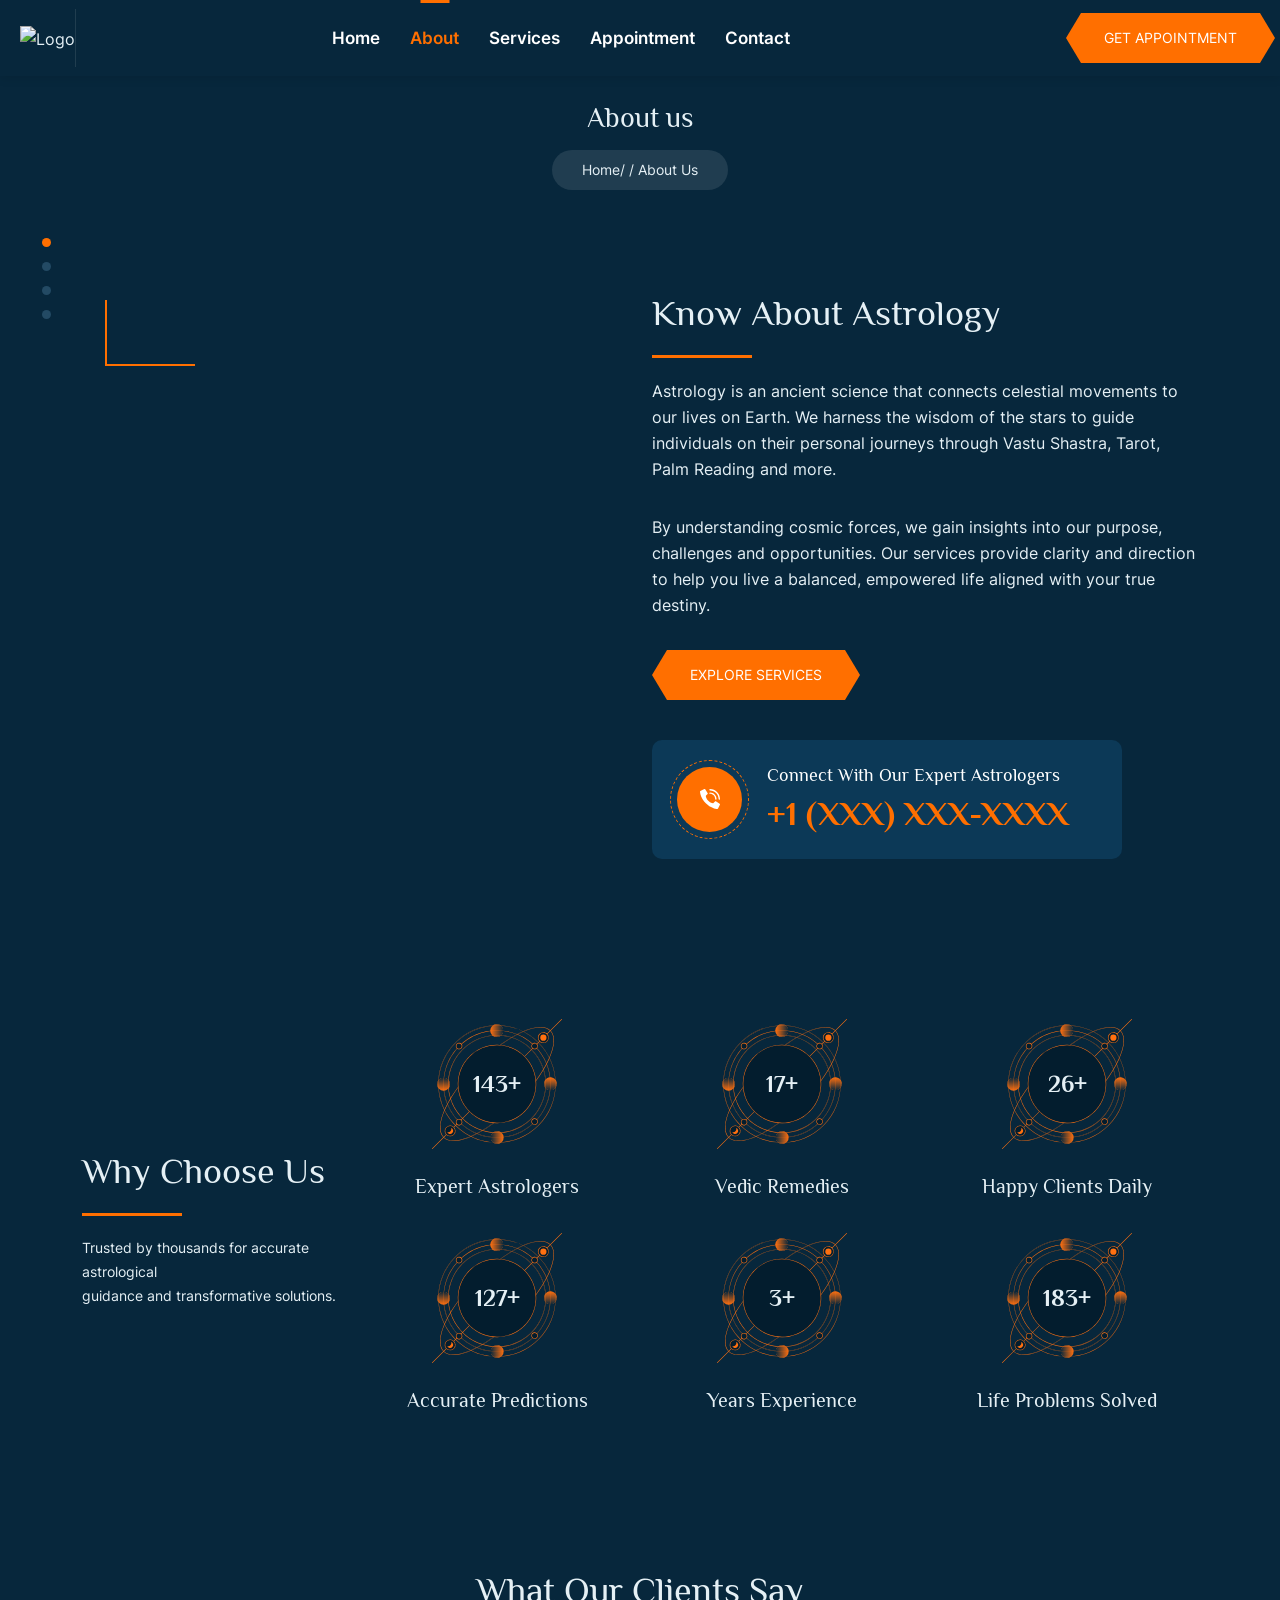
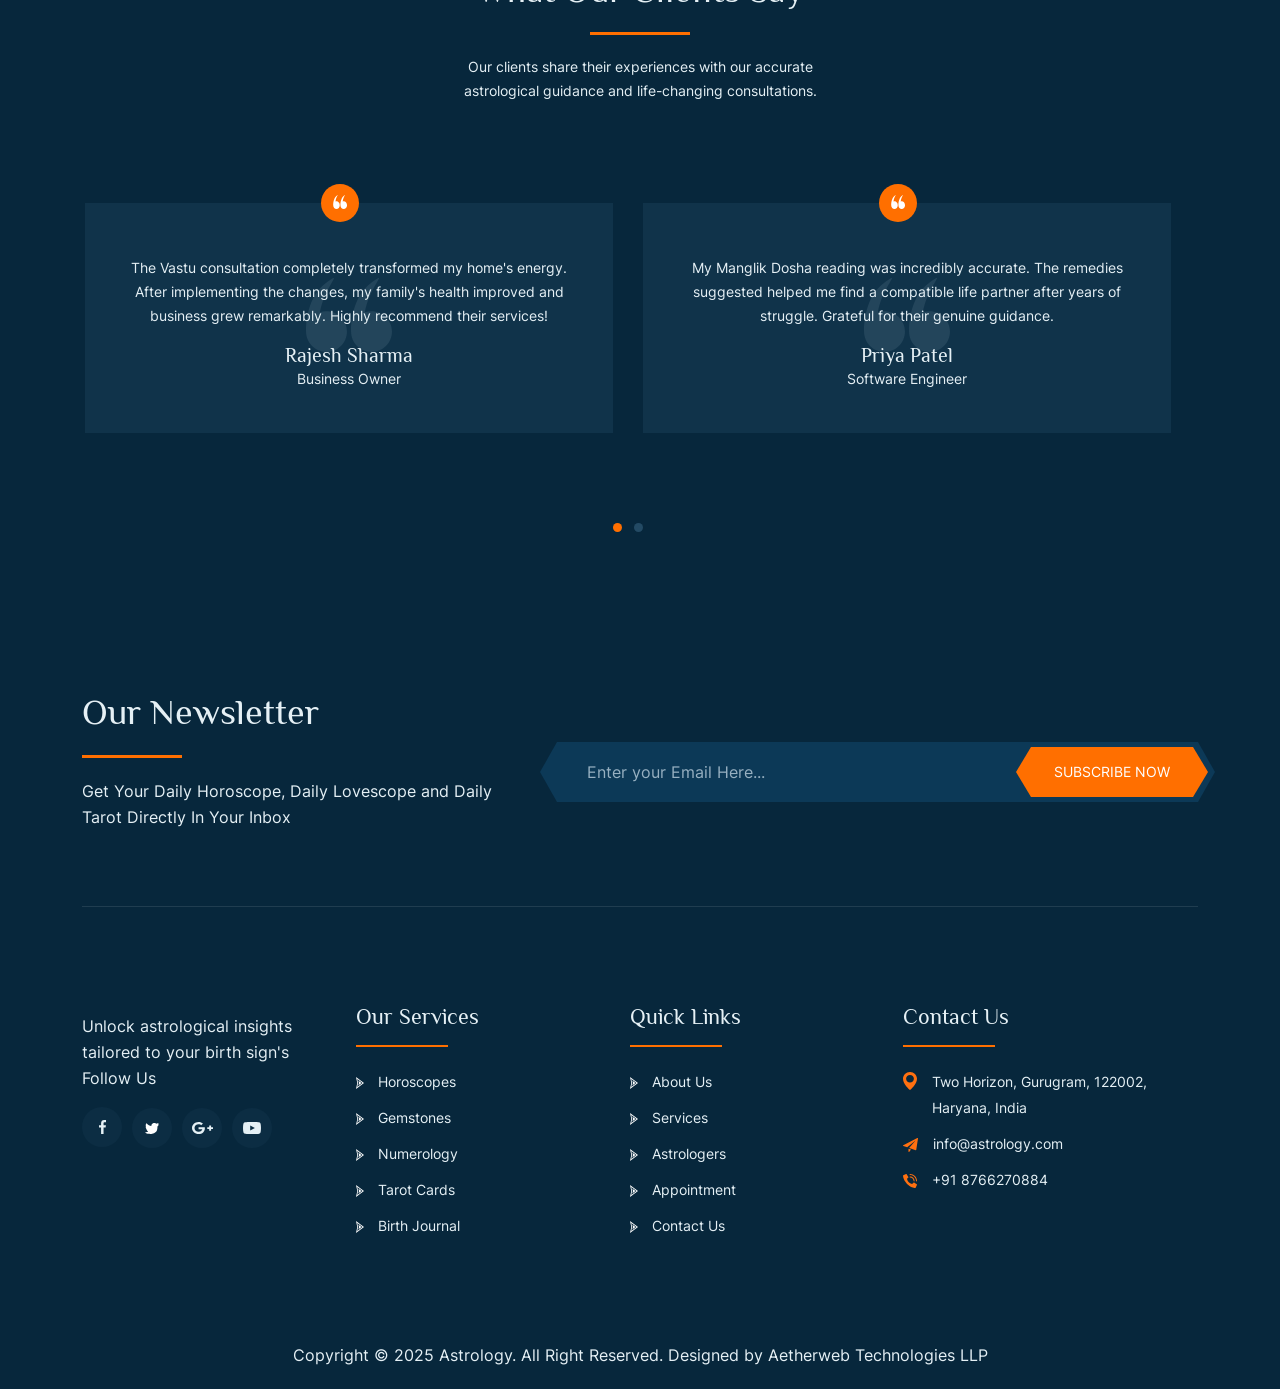
==== commit c18cafff: "content  changned" ====
--- a/about.html
+++ b/about.html
@@ -37,109 +37,32 @@
       <img src="assets/images/loader.png" alt="" class="img-responsive" />
     </div>
     <div class="as_main_wrapper">
-      <section class="as_header_wrapper">
-        <div class="as_logo">
-          <a href="javascript:;"
-            ><img src="https://dummyimage.com/148x59" alt=""
-          /></a>
-        </div>
-        <div class="as_header_detail">
-          <div class="as_info_detail">
+      <!-- //////////////////////////
+          Hero Section
+        ///////////////////////////////-->
+        <section class="as_header_wrapper">
+          <div class="as_logo">
+            <a href="javascript:;"><img src="https://dummyimage.com/148x59" alt="Logo"></a>
+          </div>
+          <div class="as_menu">
             <ul>
-              <li>
-                <a href="javascript:;">
-                  <div class="as_infobox">
-                    <span class="as_infoicon">
-                      <img src="assets/images/svg/headphone.svg" alt="" />
-                    </span>
-                    <span class="as_orange">Talk to our Astrogers -</span>+1800
-                    326 3264
-                  </div>
-                </a>
-              </li>
-              <li>
-                <a href="javascript:;">
-                  <div class="as_infobox">
-                    <span class="as_infoicon">
-                      <img src="assets/images/svg/mail1.svg" alt="" />
-                    </span>
-                    <span class="as_orange">Talk to our Astrogers -</span
-                    >support@website.com
-                  </div>
-                </a>
-              </li>
+              <li><a href="index.html" >home</a></li>
+              <li><a href="about.html" class="active">about</a></li>
+              <li><a href="service.html">services</a></li>
+              <li><a href="appointment.html">appointment</a></li>
+              <li><a href="contact.html">contact</a></li>
             </ul>
-            <!--   <div class="as_right_info">
-                        <a href="javascript:;">
-                            <div class="as_infobox" data-bs-toggle="modal" data-bs-target="#as_login">
-                                <span class="as_infoicon">
-                                    <img src="assets/images/svg/login.svg" alt="">
-                                </span>
-                                <span class="as_logintext">Log in / Register</span>
-                            </div>
-                        </a>
-                        <div class="as_cart">
-                            <div class="as_cart_wrapper">
-                                <span><img src="assets/images/svg/cart.svg" alt=""><span class="as_cartnumber">02</span></span>
-                                $512
-                            </div>
-
-                            <div class="as_cart_box">
-								<div class="as_cart_list">
-									<ul>
-										<li>
-											<div class="as_cart_img">
-												<img src="assets/images/prod1_d.jpg" class="img-responsive">
-											</div>
-											<div class="as_cart_info">
-												<a href="#">Yellow Sapphire</a>
-												<p>1 X $20.00</p>
-												<a href="javascript:;" class="as_cart_remove"><i class="fa fa-trash"></i></a>
-											</div>
-										</li>
-										<li>
-											<div class="as_cart_img">
-												<img src="assets/images/prod2_D.jpg" class="img-responsive">
-											</div>
-											<div class="as_cart_info">
-												<a href="#">yantra</a>
-												<p>1 X $10.00</p>
-												<a href="javascript:;" class="as_cart_remove"><i class="fa fa-trash"></i></a>
-											</div>
-										</li>
-									</ul>
-								</div>
-								<div class="as_cart_total">
-									<p>total<span>$30.00</span></p>
-								</div>
-								<div class="as_cart_btn">
-									<button type="button" class="as_btn">view cart</button>
-									<button type="button" class="as_btn">checkout</button>
-								</div>
-							</div>
-                        </div>
-                    </div> -->
-          </div>
-          <div class="as_menu_wrapper">
-            <span class="as_toggle bg_overlay">
-              <img src="assets/images/svg/menu.svg" alt="" />
-            </span>
-            <div class="as_menu">
-              <ul>
-                <li><a href="index.html">home</a></li>
-                <li><a href="about.html" class="active">about</a></li>
-                <li><a href="service.html">services</a></li>
-
-                <li><a href="appointment.html">appointment</a></li>
-                <li><a href="shop.html">shop</a></li>
-
-                <li><a href="contact.html">contact</a></li>
-              </ul>
-            </div>
-          </div>
-          <span class="as_body_overlay"></span>
-        </div>
-      </section>
+          </div>
+          <div class="as_appointment_btn">
+            <a href="appointment.html" class="as_btn">Get Appointment</a>
+          </div>
+          <div class="as_toggle">
+            <img src="assets/images/svg/menu.svg" alt="Menu">
+          </div>
+        </section>
+      <!-- //////////////////////////
+          Breadcrumb Section
+        ///////////////////////////////-->
       <section class="as_breadcrum_wrapper">
         <div class="container">
           <div class="row">
@@ -154,10 +77,15 @@
           </div>
         </div>
       </section>
+
+      <!-- //////////////////////////
+          About us
+        ///////////////////////////////-->
+
       <section class="as_about_wrapper as_padderTop80 as_padderBottom80">
         <div class="container">
           <div class="row">
-            <div class="col-lg-6 col-md-6">
+            <div class="col-lg-6 col-md-12 col-sm-12 col-12">
               <div class="as_about_slider">
                 <div>
                   <div class="as_aboutimg text-right">
@@ -197,22 +125,21 @@
                 </div>
               </div>
             </div>
-            <div class="col-lg-6 col-md-6">
-              <h1 class="as_heading">know about Astrology</h1>
+            <div class="col-lg-6 col-md-12 col-sm-12 col-12">
+              <h1 class="as_heading">Know About Astrology</h1>
               <p>
-                t is a long established fact that a reader will be distracted by
-                the readable content of a page when looking at its layout. The
-                point of using Lorem Ipsum is that it esdehas a more-or less
-                normal distribution of letters,
+                Astrology is an ancient science that connects celestial
+                movements to our lives on Earth. We harness the wisdom of the
+                stars to guide individuals on their personal journeys through
+                Vastu Shastra, Tarot, Palm Reading and more.
               </p>
               <p>
-                As opposed to using 'Content here, content here', making it look
-                likesdesdee readable English.Many desktop publishing packages
-                and web page editors sdesnow use Lorem Ipsum as their default
-                model text, and a search for 'lorem ipsum' will usdencover many
-                web sites still in their web page editors sdesnow infancy.
+                By understanding cosmic forces, we gain insights into our
+                purpose, challenges and opportunities. Our services provide
+                clarity and direction to help you live a balanced, empowered
+                life aligned with your true destiny.
               </p>
-              <a href="javascript:;" class="as_btn">read more</a>
+              <a href="javascript:;" class="as_btn">Explore Services</a>
 
               <div class="as_contact_expert">
                 <span class="as_icon">
@@ -239,96 +166,107 @@
                   </svg>
                 </span>
                 <div>
-                  <h5 class="as_white">Contact Our Expert Astrologers</h5>
-                  <h1 class="as_orange">+ (91) 1800-124-105</h1>
+                  <h5 class="as_white">Connect With Our Expert Astrologers</h5>
+                  <h1 class="as_orange">+1 (XXX) XXX-XXXX</h1>
                 </div>
               </div>
             </div>
           </div>
         </div>
       </section>
+
+      <!-- //////////////////////////
+          why choose us
+        ///////////////////////////////-->
+
       <section class="as_whychoose_wrapper as_padderTop80 as_padderBottom50">
         <div class="container">
           <div class="row as_verticle_center">
             <div class="col-lg-3 col-md-12">
               <h1 class="as_heading">Why Choose Us</h1>
               <p class="as_font14 as_margin0">
-                Consectetur adipiscing elit, sed do eiusmod tempor
-                incididuesdeentiut.
+                Trusted by thousands for accurate astrological<br />guidance and
+                transformative solutions.
               </p>
             </div>
             <div class="col-lg-9 col-md-12">
               <div class="row">
                 <div class="col-lg-4 col-md-6 col-sm-6 col-xs-12">
                   <div class="as_whychoose_box text-center">
-                    <span class="as_number"
-                      ><span
-                        ><span data-from="0" data-to="512" data-speed="5000"
+                    <span class="as_number">
+                      <span>
+                        <span data-from="0" data-to="512" data-speed="5000"
                           >512</span
-                        >+</span
-                      ><img src="assets/images/svg/shape.svg" alt=""
-                    /></span>
-                    <h4>Qualified Astrologers</h4>
+                        >+
+                      </span>
+                      <img src="assets/images/svg/shape.svg" alt="" />
+                    </span>
+                    <h4>Expert Astrologers</h4>
                   </div>
                 </div>
                 <div class="col-lg-4 col-md-6 col-sm-6 col-xs-12">
                   <div class="as_whychoose_box text-center">
-                    <span class="as_number"
-                      ><span
-                        ><span data-from="0" data-to="62" data-speed="5000"
+                    <span class="as_number">
+                      <span>
+                        <span data-from="0" data-to="62" data-speed="5000"
                           >62</span
-                        >+</span
-                      ><img src="assets/images/svg/shape.svg" alt=""
-                    /></span>
-                    <h4>Success Horoscope</h4>
+                        >+
+                      </span>
+                      <img src="assets/images/svg/shape.svg" alt="" />
+                    </span>
+                    <h4>Vedic Remedies</h4>
                   </div>
                 </div>
                 <div class="col-lg-4 col-md-6 col-sm-6 col-xs-12">
                   <div class="as_whychoose_box text-center">
-                    <span class="as_number"
-                      ><span
-                        ><span data-from="0" data-to="94" data-speed="5000"
+                    <span class="as_number">
+                      <span>
+                        <span data-from="0" data-to="94" data-speed="5000"
                           >94</span
-                        >+</span
-                      ><img src="assets/images/svg/shape.svg" alt=""
-                    /></span>
-                    <h4>Offices Worldwide</h4>
+                        >+
+                      </span>
+                      <img src="assets/images/svg/shape.svg" alt="" />
+                    </span>
+                    <h4>Happy Clients Daily</h4>
                   </div>
                 </div>
                 <div class="col-lg-4 col-md-6 col-sm-6 col-xs-12">
                   <div class="as_whychoose_box text-center">
-                    <span class="as_number"
-                      ><span
-                        ><span data-from="0" data-to="452" data-speed="5000"
-                          >452+</span
-                        >+</span
-                      ><img src="assets/images/svg/shape.svg" alt=""
-                    /></span>
-                    <h4>Trust by million clients</h4>
+                    <span class="as_number">
+                      <span>
+                        <span data-from="0" data-to="452" data-speed="5000"
+                          >452</span
+                        >+
+                      </span>
+                      <img src="assets/images/svg/shape.svg" alt="" />
+                    </span>
+                    <h4>Accurate Predictions</h4>
                   </div>
                 </div>
                 <div class="col-lg-4 col-md-6 col-sm-6 col-xs-12">
                   <div class="as_whychoose_box text-center">
-                    <span class="as_number"
-                      ><span
-                        ><span data-from="0" data-to="12" data-speed="5000"
+                    <span class="as_number">
+                      <span>
+                        <span data-from="0" data-to="12" data-speed="5000"
                           >12</span
-                        >+</span
-                      ><img src="assets/images/svg/shape.svg" alt=""
-                    /></span>
-                    <h4>Year experience</h4>
+                        >+
+                      </span>
+                      <img src="assets/images/svg/shape.svg" alt="" />
+                    </span>
+                    <h4>Years Experience</h4>
                   </div>
                 </div>
                 <div class="col-lg-4 col-md-6 col-sm-6 col-xs-12">
                   <div class="as_whychoose_box text-center">
-                    <span class="as_number"
-                      ><span
-                        ><span data-from="0" data-to="652" data-speed="5000"
-                          >652+</span
-                        >+</span
-                      ><img src="assets/images/svg/shape.svg" alt=""
-                    /></span>
-                    <h4>Type of horoscopes</h4>
+                    <span class="as_number">
+                      <span>
+                        <span data-from="0" data-to="652" data-speed="5000"
+                          >652</span
+                        >+
+                      </span>
+                      <img src="assets/images/svg/shape.svg" alt="" />
+                    </span>
+                    <h4>Life Problems Solved</h4>
                   </div>
                 </div>
               </div>
@@ -336,91 +274,91 @@
           </div>
         </div>
       </section>
+
+      <!-- //////////////////////////
+          What our coustmer
+        ///////////////////////////////-->
+
       <section class="as_customer_wrapper as_padderBottom80 as_padderTop80">
         <div class="container">
           <div class="row">
             <div class="col-lg-12 text-center">
-              <h1 class="as_heading as_heading_center">
-                What Our Customers Say
-              </h1>
+              <h1 class="as_heading as_heading_center">What Our Clients Say</h1>
               <p class="as_font14 as_margin0 as_padderBottom50">
-                Consectetur adipiscing elit, sed do eiusmod tempor
-                incididuesdeentiut labore <br />etesde dolore magna
-                aliquapspendisse and the gravida.
+                Our clients share their experiences with our accurate<br />astrological
+                guidance and life-changing consultations.
               </p>
-
-              <div class="row as_customer_slider">
-                <div class="col-lg-6 col-md-6">
-                  <div class="as_customer_box text-center">
-                    <span class="as_customer_img">
-                      <img src="https://dummyimage.com/91x91" alt="" />
-                      <span
-                        ><img src="assets/images/svg/quote1.svg" alt=""
-                      /></span>
-                    </span>
-                    <p class="as_margin0">
-                      Consectetur adipiscing elit, sed do eiusmod tempor
-                      incididunt ut labore et dolore magna aliqua. Quis ipsum
-                      suspendisse ultrices gravidaesdisus commodo viverra
-                      maecenas accumsan lacus vel facilisis.
-                    </p>
-                    <h3>David Parker</h3>
-                    <p class="as_margin0">Astrologer</p>
-                  </div>
-                </div>
-                <div class="col-lg-6 col-md-6">
-                  <div class="as_customer_box text-center">
-                    <span class="as_customer_img">
-                      <img src="https://dummyimage.com/91x91" alt="" />
-                      <span
-                        ><img src="assets/images/svg/quote1.svg" alt=""
-                      /></span>
-                    </span>
-                    <p class="as_margin0">
-                      Consectetur adipiscing elit, sed do eiusmod tempor
-                      incididunt ut labore et dolore magna aliqua. Quis ipsum
-                      suspendisse ultrices gravidaesdisus commodo viverra
-                      maecenas accumsan lacus vel facilisis.
-                    </p>
-                    <h3>John Parker</h3>
-                    <p class="as_margin0">Astrologer</p>
-                  </div>
-                </div>
-                <div class="col-lg-6 col-md-6">
-                  <div class="as_customer_box text-center">
-                    <span class="as_customer_img">
-                      <img src="https://dummyimage.com/91x91" alt="" />
-                      <span
-                        ><img src="assets/images/svg/quote1.svg" alt=""
-                      /></span>
-                    </span>
-                    <p class="as_margin0">
-                      Consectetur adipiscing elit, sed do eiusmod tempor
-                      incididunt ut labore et dolore magna aliqua. Quis ipsum
-                      suspendisse ultrices gravidaesdisus commodo viverra
-                      maecenas accumsan lacus vel facilisis.
-                    </p>
-                    <h3>John Parker</h3>
-                    <p class="as_margin0">Astrologer</p>
-                  </div>
-                </div>
-                <div class="col-lg-6 col-md-6">
-                  <div class="as_customer_box text-center">
-                    <span class="as_customer_img">
-                      <img src="https://dummyimage.com/91x91" alt="" />
-                      <span
-                        ><img src="assets/images/svg/quote1.svg" alt=""
-                      /></span>
-                    </span>
-                    <p class="as_margin0">
-                      Consectetur adipiscing elit, sed do eiusmod tempor
-                      incididunt ut labore et dolore magna aliqua. Quis ipsum
-                      suspendisse ultrices gravidaesdisus commodo viverra
-                      maecenas accumsan lacus vel facilisis.
-                    </p>
-                    <h3>John Parker</h3>
-                    <p class="as_margin0">Astrologer</p>
-                  </div>
+            </div>
+
+            <div class="row as_customer_slider">
+              <div class="col-lg-6 col-md-6">
+                <div class="as_customer_box text-center">
+                  <span class="as_customer_img">
+                    <img src="https://dummyimage.com/91x91" alt="" />
+                    <span
+                      ><img src="assets/images/svg/quote1.svg" alt=""
+                    /></span>
+                  </span>
+                  <p class="as_margin0">
+                    The Vastu consultation completely transformed my home's
+                    energy. After implementing the changes, my family's health
+                    improved and business grew remarkably. Highly recommend
+                    their services!
+                  </p>
+                  <h3>Rajesh Sharma</h3>
+                  <p class="as_margin0">Business Owner</p>
+                </div>
+              </div>
+              <div class="col-lg-6 col-md-6">
+                <div class="as_customer_box text-center">
+                  <span class="as_customer_img">
+                    <img src="https://dummyimage.com/91x91" alt="" />
+                    <span
+                      ><img src="assets/images/svg/quote1.svg" alt=""
+                    /></span>
+                  </span>
+                  <p class="as_margin0">
+                    My Manglik Dosha reading was incredibly accurate. The
+                    remedies suggested helped me find a compatible life partner
+                    after years of struggle. Grateful for their genuine
+                    guidance.
+                  </p>
+                  <h3>Priya Patel</h3>
+                  <p class="as_margin0">Software Engineer</p>
+                </div>
+              </div>
+              <div class="col-lg-6 col-md-6">
+                <div class="as_customer_box text-center">
+                  <span class="as_customer_img">
+                    <img src="https://dummyimage.com/91x91" alt="" />
+                    <span
+                      ><img src="assets/images/svg/quote1.svg" alt=""
+                    /></span>
+                  </span>
+                  <p class="as_margin0">
+                    The birth chart analysis revealed career paths I never
+                    considered. Following their advice led to a promotion within
+                    months. Their insights are truly life-changing!
+                  </p>
+                  <h3>Arjun Kapoor</h3>
+                  <p class="as_margin0">Marketing Professional</p>
+                </div>
+              </div>
+              <div class="col-lg-6 col-md-6">
+                <div class="as_customer_box text-center">
+                  <span class="as_customer_img">
+                    <img src="https://dummyimage.com/91x91" alt="" />
+                    <span
+                      ><img src="assets/images/svg/quote1.svg" alt=""
+                    /></span>
+                  </span>
+                  <p class="as_margin0">
+                    The tarot reading predicted my overseas opportunity
+                    accurately. Their guidance helped me prepare mentally and
+                    practically for this big life transition.
+                  </p>
+                  <h3>Meera Desai</h3>
+                  <p class="as_margin0">College Student</p>
                 </div>
               </div>
             </div>
@@ -463,10 +401,9 @@
                       ><img src="https://dummyimage.com/148x59" alt=""
                     /></a>
                   </div>
-                  <p>
-                    Consectetur adipiscing elited doesde eiusmod tempor
-                    incididunt ust labore et dolore magna aliqua.
-                  </p>
+                  <characteristics>
+                    Unlock astrological insights tailored to your birth sign's
+                  </characteristics and destiny.p>
 
                   <div class="as_share_box">
                     <p>Follow Us</p>
@@ -501,7 +438,7 @@
 
                   <ul>
                     <li>
-                      <a href="service_detail.html"
+                      <a href="service.html"
                         ><span
                           ><svg
                             xmlns="http://www.w3.org/2000/svg"
@@ -520,7 +457,7 @@
                       >
                     </li>
                     <li>
-                      <a href="service_detail.html">
+                      <a href="service.html">
                         <span
                           ><svg
                             xmlns="http://www.w3.org/2000/svg"
@@ -539,7 +476,7 @@
                       >
                     </li>
                     <li>
-                      <a href="service_detail.html"
+                      <a href="service.html"
                         ><span
                           ><svg
                             xmlns="http://www.w3.org/2000/svg"
@@ -558,7 +495,7 @@
                       >
                     </li>
                     <li>
-                      <a href="service_detail.html"
+                      <a href="service.html"
                         ><span
                           ><svg
                             xmlns="http://www.w3.org/2000/svg"
@@ -577,7 +514,7 @@
                       >
                     </li>
                     <li>
-                      <a href="service_detail.html"
+                      <a href="service.html"
                         ><span
                           ><svg
                             xmlns="http://www.w3.org/2000/svg"
@@ -623,26 +560,26 @@
                       >
                     </li>
                     <li>
-                      <a href="blog.html"
-                        ><span
-                          ><svg
-                            xmlns="http://www.w3.org/2000/svg"
-                            xmlns:xlink="http://www.w3.org/1999/xlink"
-                            preserveAspectRatio="xMidYMid"
-                            width="8"
-                            height="12"
-                            viewBox="0 0 8 12"
-                          >
-                            <path
-                              d="M8.000,5.998 L-0.002,11.997 L1.292,5.998 L-0.002,-0.001 L8.000,5.998 ZM1.265,9.924 L6.502,5.998 L1.265,2.071 L2.112,5.998 L1.265,9.924 ZM5.451,5.998 L2.496,8.213 L2.974,5.998 L2.496,3.783 L5.451,5.998 Z"
-                              class="cls-1"
-                            /></svg
-                        ></span>
-                        Blog</a
-                      >
-                    </li>
-                    <li>
-                      <a href="astrologer.html"
+                      <a href="service.html"
+                        ><span
+                          ><svg
+                            xmlns="http://www.w3.org/2000/svg"
+                            xmlns:xlink="http://www.w3.org/1999/xlink"
+                            preserveAspectRatio="xMidYMid"
+                            width="8"
+                            height="12"
+                            viewBox="0 0 8 12"
+                          >
+                            <path
+                              d="M8.000,5.998 L-0.002,11.997 L1.292,5.998 L-0.002,-0.001 L8.000,5.998 ZM1.265,9.924 L6.502,5.998 L1.265,2.071 L2.112,5.998 L1.265,9.924 ZM5.451,5.998 L2.496,8.213 L2.974,5.998 L2.496,3.783 L5.451,5.998 Z"
+                              class="cls-1"
+                            /></svg
+                        ></span>
+                        Services</a
+                      >
+                    </li>
+                    <li>
+                      <a href="contact.html"
                         ><span
                           ><svg
                             xmlns="http://www.w3.org/2000/svg"
@@ -710,22 +647,20 @@
                     <li>
                       <img src="assets/images/svg/map.svg" alt="" />
                       <p>
-                        Gotham Hall, 1356 Brodway squore, NY 10018, California,
-                        USA
+                        Two Horizon, Gurugram, 122002, Haryana, India
                       </p>
                     </li>
                     <li>
                       <img src="assets/images/svg/address.svg" alt="" />
                       <p>
-                        <a href="javascript:;">astrology@example.com</a>
-                        <a href="javascript:;">astro@example.com</a>
+                        <a href="javascript:;">info@astrology.com</a>
+                       
                       </p>
                     </li>
                     <li>
                       <img src="assets/images/svg/call.svg" alt="" />
                       <p>
-                        <a href="javascript:;">+ (91) 1800-124-105</a><br />
-                        <a href="javascript:;">+ (91) 1800-326-324</a>
+                        <a href="javascript:;">+91 8766270884</a>
                       </p>
                     </li>
                   </ul>
@@ -735,130 +670,17 @@
           </div>
         </div>
       </section>
-      <section class="as_copyright_wrapper text-center">
+        <section class="as_copyright_wrapper text-center">
         <div class="container">
           <div class="row">
             <div class="col-lg-12">
-              <p>Copyright &copy; 2022 Astrology. All Right Reserved.</p>
+              <p>Copyright &copy; 2025 Astrology. All Right Reserved. <span>Designed by <a href="aetherweb.life">Aetherweb Technologies LLP</a></span></p>
             </div>
           </div>
         </div>
       </section>
     </div>
 
-    <!-- Modal -->
-    <div id="as_login" class="modal fade" role="dialog">
-      <div class="modal-dialog">
-        <!-- Modal content-->
-        <div class="modal-content">
-          <div class="modal-header">
-            <button
-              type="button"
-              class="close"
-              data-bs-dismiss="modal"
-              aria-label="Close"
-            >
-              &times;
-            </button>
-            <h4 class="modal-title">Login</h4>
-          </div>
-          <div class="modal-body">
-            <div class="as_login_box active">
-              <form action="">
-                <div class="form-group">
-                  <input
-                    type="text"
-                    name=""
-                    placeholder="Enter email"
-                    class="form-control"
-                    id=""
-                  />
-                </div>
-                <div class="form-group">
-                  <input
-                    type="text"
-                    name=""
-                    placeholder="Enter password here"
-                    class="form-control"
-                    id=""
-                  />
-                </div>
-                <div class="form-group">
-                  <div class="as_login_data">
-                    <label
-                      >Remember me
-                      <input type="checkbox" name="as_remember_me" value="" />
-                      <span class="checkmark"></span>
-                    </label>
-                    <a href="#">Forgot password ?</a>
-                  </div>
-                </div>
-                <div class="text-center">
-                  <a href="javascript:;" class="as_btn">login</a>
-                </div>
-              </form>
-              <p class="text-center as_margin0 as_padderTop20">
-                Create An Account ?
-                <a href="javascript:;" class="as_orange as_signup">SignUp</a>
-              </p>
-            </div>
-            <div class="as_signup_box">
-              <form action="">
-                <div class="form-group">
-                  <input
-                    type="text"
-                    name=""
-                    placeholder="Enter name"
-                    class="form-control"
-                    id=""
-                  />
-                </div>
-                <div class="form-group">
-                  <input
-                    type="text"
-                    name=""
-                    placeholder="Enter email"
-                    class="form-control"
-                    id=""
-                  />
-                </div>
-                <div class="form-group">
-                  <input
-                    type="text"
-                    name=""
-                    placeholder="Enter password here"
-                    class="form-control"
-                    id=""
-                  />
-                </div>
-                <div class="form-group">
-                  <input
-                    type="text"
-                    name=""
-                    placeholder="Enter mobile number"
-                    class="form-control"
-                    id=""
-                  />
-                </div>
-                <div class="form-group">
-                  <select name="" class="form-control" id="">
-                    <option value="male">Male</option>
-                    <option value="female">Female</option>
-                  </select>
-                </div>
-                <div class="text-center">
-                  <a href="javascript:;" class="as_btn">Sign Up</a>
-                </div>
-              </form>
-              <p class="text-center as_margin0 as_padderTop20">
-                Have An Account ?
-                <a href="javascript:;" class="as_orange as_login">Login</a>
-              </p>
-            </div>
-          </div>
-        </div>
-      </div>
-    </div>
     <!-- javascript -->
     <script src="assets/js/jquery.min.js"></script>
     <script src="assets/js/bootstrap.min.js"></script>
--- a/assets/css/style.css
+++ b/assets/css/style.css
@@ -1,3011 +1,3095 @@
 /* stylesheet */
-:root{
-    --primary-color:#e5f0f5;
-    --secondary-color:#ff7010;
-    --dark-color1:#031d2e;
-    --dark-color2:#17384e;
-    --white-color:#ffffff;
-    --transition:0.4s ease-in-out;
-}
-:after,:before{
-    transition: all 0.2s linear;
-    -webkit-transition: all 0.2s linear;
-    -moz-transition: all 0.2s linear;
+:root {
+  --primary-color: #e5f0f5;
+  --secondary-color: #ff7010;
+  --dark-color1: #031d2e;
+  --dark-color2: #17384e;
+  --white-color: #ffffff;
+  --transition: 0.4s ease-in-out;
+}
+:after,
+:before {
+  transition: all 0.2s linear;
+  -webkit-transition: all 0.2s linear;
+  -moz-transition: all 0.2s linear;
 }
 .form-control:focus {
-    color: #ffffff;
-    background-color: #17384e;
-    border-color: #17384e;
-    outline: 0;
-    box-shadow: 0 0 0 0.25rem rgb(13 110 253 / 25%);
-}
-
-body{
-    font-size: 16px;
-    line-height: 26px;
+  color: #ffffff;
+  background-color: #17384e;
+  border-color: #17384e;
+  outline: 0;
+  box-shadow: 0 0 0 0.25rem rgb(13 110 253 / 25%);
+}
+
+body {
+  font-size: 16px;
+  line-height: 26px;
+  margin: 0;
+  background-color: var(--dark-color1);
+  color: var(--primary-color);
+  font-family: 'Inter', sans-serif;
+  overflow-x: hidden;
+}
+img {
+  max-width: 100%;
+  height: auto;
+}
+
+h1,
+h2,
+h3,
+h4,
+h5,
+h6,
+.h1,
+.h2,
+.h3,
+.h4,
+.h5,
+.h6 {
+  font-family: 'Philosopher', sans-serif;
+  font-weight: 400;
+}
+a,
+a:hover,
+a:focus {
+  color: inherit;
+  text-decoration: none;
+  transition: all 0.2s linear;
+}
+.hide {
+  display: none !important;
+}
+/* common css */
+.as_padderTop10 {
+  padding-top: 10px;
+}
+.as_padderTop20 {
+  padding-top: 20px;
+}
+.as_padderTop30 {
+  padding-top: 30px;
+}
+.as_padderTop40 {
+  padding-top: 40px;
+}
+.as_padderTop50 {
+  padding-top: 50px;
+}
+.as_padderTop60 {
+  padding-top: 60px;
+}
+.as_padderTop70 {
+  padding-top: 70px;
+}
+.as_padderTop80 {
+  padding-top: 80px;
+}
+.as_padderTop90 {
+  padding-top: 90px;
+}
+.as_padderTop100 {
+  padding-top: 90px;
+}
+.as_padderBottom5 {
+  padding-bottom: 5px;
+}
+.as_padderBottom10 {
+  padding-bottom: 10px;
+}
+.as_padderBottom20 {
+  padding-bottom: 20px;
+}
+.as_padderBottom30 {
+  padding-bottom: 30px;
+}
+.as_padderBottom40 {
+  padding-bottom: 40px;
+}
+.as_padderBottom50 {
+  padding-bottom: 50px;
+}
+.as_padderBottom60 {
+  padding-bottom: 60px;
+}
+.as_padderBottom70 {
+  padding-bottom: 70px;
+}
+.as_padderBottom80 {
+  padding-bottom: 80px;
+}
+.as_padderBottom90 {
+  padding-bottom: 90px;
+}
+.as_padderBottom100 {
+  padding-bottom: 90px;
+}
+.as_margin0 {
+  margin: 0px;
+}
+.as_font14 {
+  font-size: 14px;
+  line-height: 24px;
+}
+.as_toggle {
+  display: none;
+}
+.as_heading {
+  font-size: 36px;
+  text-transform: capitalize;
+  margin: 0;
+  padding-bottom: 23px;
+  position: relative;
+  margin: -8px 0 20px;
+}
+.as_heading.as_heading_center:after {
+  left: 50%;
+  transform: translateX(-50%);
+}
+.as_heading:after {
+  position: absolute;
+  content: '';
+  width: 100px;
+  border-bottom: 3px solid var(--secondary-color);
+  left: 0;
+  bottom: 0;
+}
+.form-control {
+  height: 50px;
+  background-color: var(--dark-color2);
+  border: none;
+  outline: none;
+  box-shadow: none !important;
+  color: var(--primary-color);
+  padding: 0 40px 0 30px;
+}
+.form-control::placeholder {
+  color: #97b0c1;
+}
+.as_subheading {
+  font-size: 22px;
+  text-transform: capitalize;
+}
+.as_orange {
+  color: var(--secondary-color);
+}
+.as_white {
+  color: var(--white-color);
+}
+.as_btn {
+  height: 50px;
+  background-color: var(--secondary-color);
+  font-size: 14px;
+  text-transform: uppercase;
+  display: inline-flex;
+  align-items: center;
+  padding: 0 23px;
+  position: relative;
+  margin-left: 15px;
+  color: var(--white-color);
+  border: none !important;
+  outline: none;
+  width: auto;
+  transition: 0.2s linear;
+}
+.as_btn:hover:after {
+  border-left-color: var(--dark-color1);
+}
+.as_btn:hover:before {
+  border-right-color: var(--dark-color1);
+}
+.as_btn:hover {
+  background-color: var(--dark-color1);
+}
+.as_btn:after,
+.as_btn:before {
+  content: '';
+  position: absolute;
+  left: 100%;
+  top: 0;
+  bottom: 0;
+  border-top: 25px solid transparent;
+  border-bottom: 25px solid transparent;
+  border-left: 15px solid var(--secondary-color);
+  transition: 0.2s linear;
+}
+.as_btn:before {
+  left: auto;
+  right: 100%;
+  border-left: none;
+  border-right: 15px solid var(--secondary-color);
+}
+.as_verticle_center {
+  display: flex;
+  align-items: center;
+}
+.slick-dots {
+  padding: 0;
+  margin: 30px 0 0 0;
+  list-style: none;
+}
+.slick-dots li {
+  display: inline-flex;
+}
+.slick-dots li button {
+  display: none;
+}
+.slick-dots li {
+  height: 9px;
+  width: 9px;
+  background-color: #234a64;
+  border-radius: 100%;
+  margin: 0 6px;
+  cursor: pointer;
+}
+.slick-dots li.slick-active {
+  background-color: var(--secondary-color);
+}
+.slick-arrow {
+  position: absolute;
+  top: 50%;
+  transform: translateY(-50%);
+  background-color: #10334a;
+  border: none;
+  padding: 0 13px;
+  z-index: 1;
+  outline: none;
+}
+.slick-arrow::after {
+  border-left-color: #10334a;
+}
+.slick-arrow::before {
+  border-right-color: #10334a;
+}
+.slick-arrow:hover {
+  background-color: var(--secondary-color);
+}
+.slick-arrow:hover:after {
+  border-left-color: var(--secondary-color);
+}
+.slick-arrow:hover::before {
+  border-right-color: var(--secondary-color);
+}
+.slick-arrow.slick-prev {
+  left: -120px;
+  padding: 0 12px 0 0px;
+}
+.slick-arrow.slick-prev span {
+  margin-right: 10px;
+  display: inline-flex;
+}
+.slick-arrow span svg path {
+  fill: var(--secondary-color);
+}
+.slick-arrow:hover span svg path {
+  fill: var(--white-color);
+}
+.slick-arrow.slick-next span {
+  margin-left: 10px;
+}
+.slick-arrow.slick-next {
+  right: -100px;
+  padding: 0 0 0 12px;
+}
+.slick-slide {
+  outline: none;
+}
+.only-timepicker .datepicker--nav,
+.only-timepicker .datepicker--content {
+  display: none;
+}
+.only-timepicker .datepicker--time {
+  border-top: none;
+}
+.datepicker {
+  background-color: #17384e;
+  border: 1px solid rgb(255 255 255 / 10%);
+  color: var(--primary-color);
+}
+.datepicker--nav {
+  border-bottom: 1px solid rgb(255 255 255 / 10%);
+}
+.datepicker--nav > div {
+  background-color: transparent !important;
+  color: var(--primary-color);
+}
+.datepicker--pointer {
+  background-color: #17384e;
+  border-top-color: rgb(255 255 255 / 10%);
+  border-right-color: rgb(255 255 255 / 10%);
+}
+.datepicker--cell:hover {
+  background-color: var(--secondary-color);
+  color: var(--white-color) !important;
+}
+.datepicker--cell.-current-,
+.datepicker--day-name {
+  color: var(--secondary-color);
+}
+/* select2 */
+.select2-selection {
+  height: 50px !important;
+  background-color: var(--dark-color2) !important;
+  border: 1px solid rgb(255 255 255 / 10%) !important;
+  outline: none;
+  box-shadow: none !important;
+  color: var(--primary-color);
+}
+
+.select2-selection .select2-selection__rendered {
+  color: var(--primary-color) !important;
+  font-size: 14px;
+  line-height: 50px !important;
+  padding: 0 28px !important;
+  text-align: initial;
+}
+.form-group {
+  text-align: initial;
+}
+.form-group {
+  text-align: initial;
+  margin: 10px 0;
+}
+
+.select2-selection__clear {
+  display: none;
+}
+
+.select2-container--default .select2-selection__arrow {
+  height: auto !important;
+  bottom: 1px;
+  right: 18px !important;
+}
+span.select2-dropdown.select2-dropdown--above,
+.select2-container--open .select2-dropdown--below {
+  border-top: none;
+  border-top-left-radius: 0;
+  border-top-right-radius: 0;
+  z-index: 0;
+}
+
+.select2-container {
+  transition: none;
+  width: 100% !important;
+}
+
+.select2-dropdown {
+  transition: none;
+  background-color: var(--dark-color2);
+  border-color: rgb(255 255 255 / 10%);
+  font-size: 14px;
+}
+
+.select2-search--dropdown {
+  padding: 10px 25px;
+}
+
+.select2-search--dropdown input {
+  background-color: var(--dark-color2);
+  border-color: rgb(255 255 255 / 10%) !important;
+  outline: none !important;
+}
+
+.select2-results__option {
+  padding: 10px 26px;
+  background-color: transparent !important;
+}
+
+.select2-results__option:hover,
+.select2-results__option.select2-results__option--selected {
+  color: var(--secondary-color) !important;
+}
+/* loader */
+.as_loader {
+  position: fixed;
+  left: 0;
+  top: 0;
+  right: 0;
+  bottom: 0;
+  background-color: var(--dark-color1);
+  z-index: 999;
+  display: flex;
+  align-items: center;
+  justify-content: center;
+}
+.as_loader img {
+  animation: spin 7s infinite linear;
+  -webkit-animation: spin 7s infinite linear;
+  -moz-animation: spin 7s infinite linear;
+}
+/* header css start */
+.as_header_wrapper {
+  display: flex;
+  background-color: #07273c;
+}
+.as_logo {
+  padding: 35px 150px;
+  border-right: 1px solid rgb(255 255 255 / 10%);
+  display: flex;
+  align-items: center;
+}
+.as_menu ul {
+  padding: 0;
+  margin: 0;
+  list-style: none;
+}
+.as_menu > ul > li {
+  display: inline-flex;
+  text-transform: capitalize;
+  margin: 0 20px;
+  position: relative;
+}
+.as_menu_wrapper {
+  display: flex;
+  border-top: 1px solid rgb(255 255 255 / 10%);
+  justify-content: flex-end;
+  padding-right: 150px;
+  position: relative;
+  z-index: 1;
+}
+.as_header_detail {
+  width: calc(100% - 449px);
+}
+.as_menu > ul > li > a {
+  padding: 23px 0;
+  position: relative;
+  transition: all 0.3s linear;
+}
+.as_menu > ul > li > a:before {
+  content: '';
+  position: absolute;
+  width: 0;
+  height: 3px;
+  background-color: var(--secondary-color);
+  top: 0%;
+  left: 50%;
+  transform: translateX(-50%);
+  -webkit-transform: translateX(-50%);
+  -moz-transform: translateX(-50%);
+}
+.as_menu > ul > li > a:hover:before,
+.as_menu > ul > li > a.active:before {
+  width: 29px;
+}
+.as_menu ul li a:hover,
+.as_menu ul li a.active {
+  color: var(--secondary-color);
+}
+.as_info_detail {
+  padding-right: 50px;
+  display: flex;
+  justify-content: space-between;
+}
+.as_search_wrapper {
+  padding-top: 22px;
+  transition: all 0.3s linear;
+}
+.as_search {
+  cursor: pointer;
+  transition: all 0.3s linear;
+}
+.as_info_detail ul {
+  margin: 0;
+  padding: 0;
+  list-style: none;
+}
+.as_info_detail ul li {
+  display: inline-flex;
+  padding: 15px 30px;
+}
+
+.as_info_detail ul li a,
+.as_info_detail ul li a:focus {
+  text-decoration: none;
+  color: inherit;
+}
+
+.as_infobox .as_infoicon {
+  width: 50px;
+  height: 50px;
+  background-color: var(--dark-color2);
+  display: inline-flex;
+  align-items: center;
+  justify-content: center;
+  border-radius: 100%;
+  margin-right: 15px;
+}
+.as_infobox {
+  display: flex;
+  align-items: center;
+  text-decoration: none !important;
+}
+
+.as_info_detail ul li .as_infobox > span {
+  font-weight: 600;
+  margin-right: 5px;
+}
+.as_right_info {
+  display: flex;
+  align-items: center;
+}
+
+.as_cart_wrapper {
+  background-color: var(--dark-color2);
+  padding: 14px 24px;
+  border-radius: 50px;
+  margin-left: 30px;
+  position: relative;
+  cursor: pointer;
+}
+.as_cart_wrapper > span {
+  position: relative;
+  margin-right: 20px;
+}
+.as_cart_wrapper > span .as_cartnumber {
+  width: 18px;
+  height: 18px;
+  background-color: var(--secondary-color);
+  border-radius: 100%;
+  font-size: 9px;
+  display: inline-flex;
+  justify-content: center;
+  align-items: center;
+  position: absolute;
+  right: -12px;
+}
+.as_cart {
+  position: relative;
+}
+.as_cart_box {
+  position: absolute;
+  top: 100%;
+  right: 0;
+  width: 300px;
+  background-color: var(--dark-color2);
+  z-index: 1;
+  padding: 5px 20px 20px;
+  box-shadow: 0 20px 20px rgb(255 255 255 / 5%);
+  border-radius: 20px;
+  margin-top: 20px;
+  opacity: 0;
+  visibility: hidden;
+  z-index: 9999;
+  transition: all 0.3s linear;
+}
+.as_cart.cart_open .as_cart_box {
+  opacity: 1;
+  visibility: visible;
+  margin-top: 10px;
+}
+.as_cart_list .as_cart_img {
+  float: left;
+}
+.as_cart_list .as_cart_img img {
+  width: 70px;
+  height: 70px;
+  object-fit: cover;
+}
+.as_cart_info {
+  width: calc(100% - 70px);
+  float: right;
+  padding-left: 10px;
+}
+.as_cart_list .as_cart_info a {
+  font-size: 16px;
+  font-weight: 500;
+  font-family: 'Philosopher', sans-serif;
+  margin-bottom: 5px;
+  width: 110px;
+  text-transform: capitalize;
+}
+.as_cart_list {
+  border-bottom: 1px solid rgb(255 255 255 / 10%);
+  max-height: 250px;
+  overflow-x: hidden;
+  overflow-y: auto;
+}
+.as_cart_list li {
+  width: 100%;
+}
+.as_cart_list .as_cart_info p {
+  font-size: 14px;
+}
+.as_cart_box .as_cart_total,
+.as_cart_box .as_cart_btn {
+  padding-right: 20px;
+}
+.as_cart_box .as_cart_total p {
+  margin-top: 10px;
+  text-align: left;
+  text-transform: capitalize;
+}
+.as_cart_box .as_cart_total p span {
+  float: right;
+  font-family: 'Philosopher', sans-serif;
+}
+.as_cart_box .as_cart_btn {
+  text-align: center;
+  padding-top: 5px;
+}
+.as_cart_box .as_cart_btn button {
+  background-color: var(--dark-color1);
+  padding: 0 5px;
+  text-transform: capitalize;
+}
+.as_cart_box .as_cart_btn button::after {
+  border-left-color: var(--dark-color1);
+}
+.as_cart_box .as_cart_btn button::before {
+  border-right-color: var(--dark-color1);
+}
+.as_cart_box .as_cart_btn button:hover {
+  background-color: var(--secondary-color);
+}
+.as_cart_box .as_cart_btn button:hover::after {
+  border-left-color: var(--secondary-color);
+}
+.as_cart_box .as_cart_btn button:hover::before {
+  border-right-color: var(--secondary-color);
+}
+.as_cart_box .as_cart_btn button:first-child {
+  margin-right: 25px;
+}
+.as_cart_list::-webkit-scrollbar {
+  width: 4px;
+}
+.as_cart_list::-webkit-scrollbar-track {
+  -webkit-box-shadow: inset 0 0 6px rgba(0, 0, 0, 0.3);
+}
+.as_cart_list::-webkit-scrollbar-thumb {
+  background-color: #ff6f00;
+  outline: #708090 solid 1px;
+}
+.as_menu > ul > li .as_submenu {
+  position: absolute;
+  left: 0;
+  top: 100%;
+  background-color: var(--dark-color2);
+  padding: 15px 0;
+  border-radius: 10px;
+  width: 170px;
+  z-index: 999;
+  opacity: 0;
+  visibility: hidden;
+  transition: all 0.3s linear;
+}
+.as_menu > ul > li > .as_submenu {
+  transform: translateY(-10px);
+}
+.as_menu > ul > li:hover > .as_submenu {
+  transform: translateY(0);
+  opacity: 1;
+  visibility: visible;
+}
+.as_menu > ul > li .as_submenu li a {
+  padding: 7px 20px;
+  display: flex;
+}
+
+.as_menu > ul > li .as_submenu > li > .as_submenu {
+  right: 100%;
+  top: 8px;
+  left: auto;
+  transform: translateX(-20px);
+}
+.as_menu > ul > li .as_submenu > li:hover > .as_submenu {
+  transform: translateX(-10px);
+  opacity: 1;
+  visibility: visible;
+}
+
+.as_menu > ul > li .as_submenu > li {
+  position: relative;
+}
+
+.as_menu > ul > li .as_submenu:before {
+  content: '';
+  position: absolute;
+  border-bottom: 7px solid var(--dark-color2);
+  border-left: 5px solid transparent;
+  border-right: 5px solid transparent;
+  bottom: 100%;
+  left: 13px;
+}
+.as_menu > ul > li > .as_submenu > li > .as_submenu:before {
+  bottom: auto;
+  top: 10px;
+  left: 100%;
+  border-bottom: 5px solid transparent;
+  border-top: 5px solid transparent;
+  border-left: 7px solid var(--dark-color2);
+}
+/* header css end */
+/* banner css start */
+.as_banner_wrapper {
+  background-image: url(https://dummyimage.com/1920x950);
+  background-position: center;
+  background-repeat: no-repeat;
+  background-size: cover;
+  padding: 130px 310px;
+  overflow: hidden;
+}
+.as_banner_detail h5 {
+  font-size: 26px;
+  margin: 0 0 5px;
+}
+.as_banner_detail h1 {
+  font-size: 54px;
+  line-height: 62px;
+  margin: 0 0 13px;
+}
+.as_banner_detail p {
+  margin-bottom: 26px;
+}
+.as_banner_wrapper .slick-dots {
+  text-align: center;
+  display: none;
+}
+.as_banner_img img {
+  animation: spin 9s infinite linear;
+  -webkit-animation: spin 9s infinite linear;
+  -moz-animation: spin 9s infinite linear;
+  display: inline-block;
+  width: 100%;
+}
+@-webkit-keyframes spin {
+  0% {
+    -webkit-transform: rotate(0deg);
+  }
+  100% {
+    -webkit-transform: rotate(360deg);
+  }
+}
+.as_banner_slider .slick-arrow.slick-prev {
+  left: -265px;
+}
+.as_banner_slider .slick-arrow.slick-next {
+  right: -900px;
+}
+.as_banner_wrapper .as_btn:hover {
+  background-color: var(--dark-color2);
+}
+.as_banner_wrapper .as_btn:hover:after {
+  border-left-color: var(--dark-color2);
+}
+.as_banner_wrapper .as_btn:hover:before {
+  border-right-color: var(--dark-color2);
+}
+.as_banner_slider .slick-arrow:hover {
+  background-color: var(--secondary-color);
+}
+.as_banner_slider .slick-arrow:hover:after {
+  border-left-color: var(--secondary-color);
+}
+.as_banner_slider .slick-arrow:hover:before {
+  border-right-color: var(--secondary-color);
+}
+/* banner css end */
+/* about css start */
+.as_about_wrapper {
+  background-image: url('https://dummyimage.com/1920x705');
+  background-repeat: no-repeat;
+  background-size: cover;
+  background-position: center;
+}
+.as_about_wrapper p {
+  margin-bottom: 32px;
+}
+.as_contact_expert {
+  display: flex;
+  background-color: var(--dark-color2);
+  border-radius: 10px;
+  padding: 25px;
+  margin-top: 40px;
+  align-items: center;
+  max-width: 470px;
+}
+.as_contact_expert .as_icon {
+  width: 65px;
+  height: 65px;
+  background-color: var(--secondary-color);
+  border-radius: 100%;
+  display: flex;
+  align-items: center;
+  justify-content: center;
+  margin-right: 25px;
+  position: relative;
+}
+.as_contact_expert .as_icon:before {
+  position: absolute;
+  left: -7px;
+  top: -7px;
+  bottom: -7px;
+  right: -7px;
+  border: 1px dashed var(--secondary-color);
+  content: '';
+  border-radius: 100%;
+}
+.as_contact_expert:hover .as_icon:before {
+  animation: spin 9s infinite linear;
+  -webkit-animation: spin 9s infinite linear;
+  -moz-animation: spin 9s infinite linear;
+}
+.as_contact_expert h5 {
+  font-size: 18px;
+  margin: 0 0 7px 0;
+}
+.as_contact_expert h1 {
+  font-size: 34px;
+  font-weight: 700;
+  margin: 0 0 0 0;
+}
+.as_aboutimg {
+  position: relative;
+  z-index: 1;
+  padding: 0 0 40px;
+  text-align: right;
+}
+.as_aboutimg img {
+  display: inline-block;
+}
+.as_aboutimg::after {
+  position: absolute;
+  content: '';
+  top: 95px;
+  right: 84px;
+  background-color: var(--dark-color2);
+  width: 420px;
+  height: 450px;
+  z-index: -1;
+}
+.as_aboutimg::before {
+  position: absolute;
+  content: '';
+  left: 17px;
+  bottom: 0;
+  border-left: 2px solid var(--secondary-color);
+  border-bottom: 2px solid var(--secondary-color);
+  width: 90px;
+  height: 90px;
+}
+.as_about_slider {
+  max-width: 520px;
+  margin: 0 20px 0 auto;
+}
+.as_about_slider .slick-dots {
+  position: absolute;
+  left: -46px;
+  bottom: 32px;
+}
+
+.as_about_slider .slick-dots li {
+  display: flex;
+  cursor: pointer;
+  margin: 15px 0;
+}
+/* about css end */
+/* service css start */
+.as_service_box {
+  background-color: #07273c;
+  padding: 50px 22px;
+  margin-top: 30px;
+}
+.as_service_box .as_icon {
+  width: 80px;
+  background-color: #10334a;
+  height: 80px;
+  display: inline-flex;
+  align-items: center;
+  justify-content: center;
+  border-radius: 100%;
+  position: relative;
+  transition: all 0.3s linear;
+}
+.as_service_box .as_icon:after {
+  border: 1px dashed #173f59;
+  content: '';
+  position: absolute;
+  left: -10px;
+  top: -10px;
+  bottom: -10px;
+  right: -10px;
+  border-radius: 100%;
+}
+.as_service_box:hover .as_icon {
+  background-color: var(--secondary-color);
+}
+.as_service_box:hover .as_icon:after {
+  border-color: var(--secondary-color);
+  animation: spin 9s infinite linear;
+  -webkit-animation: spin 9s infinite linear;
+  -moz-animation: spin 9s infinite linear;
+}
+.as_service_box .as_subheading {
+  margin: 30px 0 10px;
+  padding-bottom: 16px;
+  position: relative;
+}
+
+.as_service_box .as_subheading:after {
+  width: 70px;
+  height: 2px;
+  background-color: var(--secondary-color);
+  position: absolute;
+  content: '';
+  bottom: 0;
+  left: 50%;
+  transform: translateX(-50%);
+}
+.as_service_box p {
+  font-size: 14px;
+  line-height: 24px;
+}
+.as_link {
+  text-transform: uppercase;
+  font-size: 14px;
+  line-height: 24px;
+  border-bottom: 1px solid var(--secondary-color);
+  color: var(--secondary-color);
+  letter-spacing: 0.6px;
+}
+/* service css end */
+/* zodiec sign css start */
+.as_zodiac_sign_wrapper {
+  background-image: url('../images/bg3.jpg');
+  background-repeat: no-repeat;
+  background-size: cover;
+  background-position: center;
+}
+.as_sign_img img {
+  margin: 0 auto;
+}
+.as_sign_ul {
+  margin: 0;
+  padding: 0;
+  list-style: none;
+}
+.as_sign_ul li {
+  margin-top: 40px;
+}
+.as_sign_box {
+  background-color: #0e344d;
+  max-width: 230px;
+  padding: 10px;
+  position: relative;
+  display: flex;
+  align-items: center;
+  transition: all 0.2s linear;
+}
+.as_sign_box > a {
+  display: flex;
+  align-items: center;
+}
+.as_sign_box .as_sign {
+  background-color: #07273c;
+  height: 80px;
+  width: 54px;
+  display: inline-flex;
+  align-items: center;
+  justify-content: center;
+  margin-right: 38px;
+  position: relative;
+  transition: all 0.2s linear;
+}
+.as_sign_box h5 {
+  font-size: 20px;
+  font-weight: 700;
+  margin: 0 0 2px;
+}
+.as_sign_box p {
+  margin: 0;
+  font-size: 14px;
+  line-height: 24px;
+}
+.as_sign_box:after,
+.as_sign_box:before {
+  content: '';
+  position: absolute;
+  left: 100%;
+  top: 0;
+  bottom: 0;
+  border-top: 50px solid transparent;
+  border-bottom: 50px solid transparent;
+  border-left: 20px solid #0e344d;
+}
+
+.as_sign_box:before {
+  left: auto;
+  right: 100%;
+  border-left: none;
+  border-right: 20px solid #0e344d;
+}
+.as_sign_box .as_sign:after,
+.as_sign_box .as_sign:before {
+  content: '';
+  position: absolute;
+  left: 100%;
+  top: 0;
+  bottom: 0;
+  border-top: 40px solid transparent;
+  border-bottom: 40px solid transparent;
+  border-left: 18px solid #07273c;
+}
+.as_sign_box:hover {
+  background-color: var(--secondary-color);
+}
+.as_sign_box:hover:after {
+  border-left-color: var(--secondary-color);
+}
+.as_sign_box:hover:before {
+  border-right-color: var(--secondary-color);
+}
+.as_sign_box:hover .as_sign {
+  background-color: #e66712;
+}
+.as_sign_box:hover .as_sign:after {
+  border-left-color: #e66712;
+}
+.as_sign_box:hover .as_sign:before {
+  border-right-color: #e66712;
+}
+.as_sign_box .as_sign:before {
+  left: auto;
+  right: 100%;
+  border-left: none;
+  border-right: 18px solid #07273c;
+}
+.as_sign_ul li:first-child,
+.as_sign_ul li:last-child {
+  transform: translateX(200px);
+}
+.as_sign_ul li:nth-child(2),
+.as_sign_ul li:nth-child(5) {
+  transform: translateX(100px);
+  z-index: 1;
+}
+.as_sign_ul.as_sign_ul_right li:first-child,
+.as_sign_ul.as_sign_ul_right li:last-child {
+  transform: translateX(-200px);
+}
+.as_sign_ul.as_sign_ul_right li:nth-child(2),
+.as_sign_ul.as_sign_ul_right li:nth-child(5) {
+  transform: translateX(-100px);
+}
+.as_sign_img img {
+  animation: spin 9s infinite linear;
+  -webkit-animation: spin 9s infinite linear;
+  -moz-animation: spin 9s infinite linear;
+  width: 100%;
+}
+.as_sign_ul_right .as_sign_box {
+  margin: 40px 0 0 auto;
+}
+/* zodiec sign css end */
+/* zodiec sign form css start */
+.as_sign_form ul {
+  margin: 0;
+  padding: 0;
+  list-style: none;
+  display: flex;
+  align-items: flex-end;
+}
+.as_input_feild {
+  position: relative;
+}
+.as_input_feild > span {
+  position: absolute;
+  top: 50%;
+  right: 20px;
+  transform: translateY(-50%);
+}
+.as_sign_form ul li {
+  max-width: 270px;
+  width: 100%;
+  padding: 0 15px;
+}
+.as_sign_form ul li:nth-child(3) {
+  max-width: 370px;
+}
+.as_sign_form ul li:last-child {
+  max-width: 205px;
+}
+.as_sign_form {
+  background-color: #07273c;
+  padding: 25px 33px 50px;
+}
+li.as_form_box {
+  text-align: left;
+}
+/* zodiec sign form css end */
+/* customer css start */
+.as_customer_wrapper {
+  background-image: url('https://dummyimage.com/1920x654');
+  background-repeat: no-repeat;
+  background-size: cover;
+  background-position: center;
+}
+.as_customer_slider .slick-dots {
+  text-align: center;
+}
+.as_customer_box {
+  background-color: #10334a;
+  padding: 0 45px 42px;
+  position: relative;
+  margin: 50px 15px;
+  z-index: 1;
+}
+.as_customer_box:before {
+  content: '';
+  position: absolute;
+  top: 75px;
+  transform: translateX(-50%);
+  left: 50%;
+  width: 86px;
+  height: 74px;
+  background-image: url(../images/svg/quote2.svg);
+  z-index: -1;
+}
+.as_customer_box .as_customer_img > img {
+  border-radius: 100%;
+}
+.as_customer_box .as_customer_img {
+  position: relative;
+  display: inline-flex;
+  margin: -45px 0 34px;
+}
+.as_customer_box .as_customer_img span {
+  position: absolute;
+  width: 38px;
+  height: 38px;
+  background-color: var(--secondary-color);
+  border-radius: 100%;
+  line-height: 32px;
+  right: -10px;
+  bottom: 0px;
+}
+.as_customer_box .as_customer_img span img {
+  display: inline-block;
+}
+.as_customer_box p {
+  font-size: 14px;
+  line-height: 24px;
+}
+.as_customer_box h3 {
+  font-size: 20px;
+  margin: 15px 0 0;
+}
+/* customer css end */
+/* why choose css start */
+
+section.as_whychoose_wrapper.as_padderTop80 {
+  padding-top: 80px;
+}
+.as_whychoose_box .as_number > span {
+  font-size: 24px;
+  font-family: 'Philosopher', sans-serif;
+  font-weight: 700;
+  position: absolute;
+  left: 50%;
+  top: 50%;
+  transform: translate(-50%, -50%);
+}
+.as_whychoose_box h4 {
+  font-size: 20px;
+  margin: 25px 0 35px;
+  text-align: center;
+  transition: all 0.2s linear;
+}
+.as_number {
+  display: block;
+  position: relative;
+  width: 130px;
+  margin: 0 auto;
+}
+.as_whychoose_box:hover h4 {
+  color: var(--secondary-color);
+}
+/* why choose css end */
+/* blog css start */
+.as_blog_wrapper {
+  background-image: url('../images/bg5.jpg');
+  background-repeat: no-repeat;
+  background-size: cover;
+  background-position: center;
+}
+.as_blog_img {
+  position: relative;
+  margin-bottom: 36px;
+}
+
+.as_blog_img .as_btn {
+  position: absolute;
+  right: 35px;
+  bottom: -25px;
+  color: #fff;
+  padding: 0 5px;
+}
+.as_blog_box {
+  margin-top: 30px;
+  text-align: initial;
+}
+.as_blog_img img {
+  width: 100%;
+}
+.as_blog_box:hover .as_subheading {
+  color: var(--secondary-color);
+}
+.as_blog_box ul {
+  margin: 0;
+  padding: 0;
+  list-style: none;
+}
+.as_blog_box ul li {
+  display: inline-flex;
+  margin-right: 30px;
+  font-size: 14px;
+  line-height: 24px;
+}
+.as_blog_box ul li img {
+  margin-right: 10px;
+}
+.as_blog_box .as_subheading {
+  line-height: 32px;
+  margin: 8px 0;
+  transition: all 0.2s linear;
+}
+.as_blog_box.as_blog_single .as_subheading {
+  color: var(--primary-color);
+}
+/* blog css end */
+/* product css start */
+.as_product_box {
+  text-align: left;
+  margin: 30px 10px 0;
+}
+.as_product_img {
+  position: relative;
+  margin-bottom: 20px;
+  overflow: hidden;
+}
+.as_product_img ul {
+  position: absolute;
+  margin: 0;
+  padding: 0;
+  list-style: none;
+  bottom: -60px;
+  left: 0;
+  right: 0;
+  background-color: var(--secondary-color);
+  padding: 10px 0;
+  opacity: 0;
+  visibility: hidden;
+  transition: all 0.2s linear;
+  display: flex;
+  justify-content: space-around;
+}
+.as_product_img > img {
+  width: 100%;
+}
+.as_product_box:hover .as_product_img ul {
+  bottom: 0;
+  opacity: 1;
+  visibility: visible;
+}
+.as_product_img ul li {
+  display: inline-flex;
+  line-height: 40px;
+  color: #ffffff;
+}
+.as_product_img ul li:last-child {
+  border-right: none;
+}
+.as_product_img ul li:nth-child(2) {
+  position: relative;
+}
+.as_product_img ul li:nth-child(2):after {
+  content: '';
+  position: absolute;
+  left: -30px;
+  right: -30px;
+  top: 0;
+  bottom: 0;
+  border-left: 1px solid #fda2658f;
+  border-right: 1px solid #fda2658f;
+}
+.as_product_box .as_subheading {
+  margin: 5px 0 6px;
+}
+
+.as_product_box .as_price {
+  font-size: 18px;
+  font-weight: 600;
+}
+
+.as_product_box .as_price > span {
+  font-size: 14px;
+  font-weight: 400;
+}
+
+.as_product_box .as_price > del {
+  color: #5e7482;
+}
+.as_product_img ul li span {
+  margin-left: 14px;
+  font-size: 14px;
+}
+.as_product_box ul li img {
+  display: inline-block;
+}
+.as_product_wrapper.as_product_page {
+  background-color: var(--dark-color2);
+}
+/* product css end */
+/* overview css start */
+
+.as_overview_wrapper {
+  background-image: url('../images/bg6.jpg');
+  background-repeat: no-repeat;
+  background-size: cover;
+  background-position: center;
+}
+.as_overview_inner {
+  background-color: #10334a;
+  padding: 42px 50px 50px;
+}
+.as_overview_inner h4 {
+  font-size: 24px;
+  margin: 0 0 11px;
+}
+.as_overview_inner .as_btn {
+  margin-top: 10px;
+  padding: 0 8px;
+}
+
+.as_overview_inner .as_btn img {
+  margin-right: 10px;
+}
+/* overview css end */
+
+/* footer css start */
+.as_newsletter_wrapper {
+  border-bottom: 1px solid rgb(255 255 255 / 10%);
+}
+.as_newsletter_box {
+  position: relative;
+}
+.as_newsletter_box .form-control {
+  border-radius: 0px;
+  height: 60px;
+}
+.as_newsletter_wrapper .row {
+  align-items: center;
+}
+.as_newsletter_box:after,
+.as_newsletter_box:before {
+  content: '';
+  position: absolute;
+  left: 100%;
+  top: 0;
+  bottom: 0;
+  border-top: 30px solid transparent;
+  border-bottom: 30px solid transparent;
+  border-left: 17px solid var(--dark-color2);
+}
+.as_newsletter_box:after {
+  right: 100%;
+  left: auto;
+  border-left: none;
+  border-right: 17px solid var(--dark-color2);
+}
+.as_newsletter_box .as_btn {
+  position: absolute;
+  right: 5px;
+  top: 5px;
+  bottom: 5px;
+  z-index: 1;
+}
+.as_footer_inner {
+  display: flex;
+}
+.as_footer_widget {
+  margin-top: 30px;
+}
+.as_footer_widget > p {
+  margin: 18px 0 20px;
+}
+.as_footer_widget > ul > li:hover {
+  color: var(--secondary-color);
+}
+.as_footer_widget ul {
+  margin: 0;
+  padding: 0;
+  list-style: none;
+}
+
+.as_footer_widget > ul > li {
+  padding-bottom: 10px;
+  position: relative;
+  font-size: 14px;
+}
+.as_footer_widget > ul > li span svg {
+  fill: #ffffff;
+  margin-right: 10px;
+}
+.as_footer_widget > ul > li:hover span svg path {
+  fill: var(--secondary-color);
+}
+.as_footer_widget > ul > li:hover span {
+  transition: none;
+}
+.as_footer_heading {
+  font-size: 22px;
+  line-height: 60px;
+  margin: 0;
+  position: relative;
+  margin-bottom: 22px;
+}
+
+.as_footer_heading:after {
+  position: absolute;
+  content: '';
+  left: 0;
+  bottom: 0;
+  width: 92px;
+  height: 2px;
+  background-color: var(--secondary-color);
+}
+.as_footer_widget .as_contact_list li {
+  padding-left: 0;
+  display: flex;
+  align-items: baseline;
+}
+
+.as_footer_widget .as_contact_list li:before {
+  display: none;
+}
+
+.as_footer_widget .as_contact_list li img {
+  margin: 0 15px 0 0;
+  transform: translateY(3px);
+}
+
+.as_footer_widget .as_contact_list li p {
+  margin: 0;
+}
+.as_share_box ul li a {
+  width: 40px;
+  height: 40px;
+  display: inline-flex;
+  align-items: center;
+  justify-content: center;
+  background-color: #0c2d43;
+  border-radius: 100%;
+}
+.as_share_box ul li a:hover {
+  background-color: var(--secondary-color);
+}
+.as_share_box ul li {
+  display: inline-flex;
+  margin-right: 5px;
+}
+.as_copyright_wrapper {
+  background-color: #07273c;
+  padding: 13px 0 5px;
+}
+
+/* footer css end */
+/* breadcrum start */
+.as_breadcrum_wrapper {
+  background-image: url('https://dummyimage.com/1920x140');
+  background-position: center;
+  background-size: cover;
+  background-repeat: no-repeat;
+  padding: 25px 0 30px;
+}
+.as_breadcrum_wrapper h1 {
+  margin: 0px 0 15px;
+  font-size: 28px;
+}
+.as_breadcrum_wrapper .breadcrumb {
+  display: inline-flex;
+  background-color: rgb(255 255 255 / 10%);
+  border-radius: 40px;
+  font-size: 14px;
+  line-height: 18px;
+  padding: 11px 30px;
+  margin: 0px;
+}
+.breadcrumb > li + li:before {
+  content: '/\00a0/\00a0';
+}
+
+/* breadcrum end */
+/* service detail start */
+.as_service_page .as_service_wrapper {
+  background-image: url(../images/bg6.jpg);
+  background-repeat: no-repeat;
+  background-size: cover;
+  background-position: center;
+}
+.as_service_page .as_service_wrapper .as_service_box {
+  background-color: #031d2e;
+}
+.as_servicedetail_wrapper {
+  background-color: #07273c;
+}
+.as_service_ul {
+  margin: 0;
+  padding: 0;
+  list-style: none;
+}
+.as_service_ul li {
+  padding: 0 0 6px 23px;
+  position: relative;
+}
+.as_service_ul li:before {
+  content: '';
+  position: absolute;
+  width: 10px;
+  height: 10px;
+  background: url(../images/svg/arrow.svg) no-repeat center;
+  left: 0;
+  top: 8px;
+}
+.as_service_detail_inner .as_heading {
+  font-size: 32px;
+  padding-bottom: 15px;
+  margin: 22px 0 15px;
+}
+.as_service_detail_inner p {
+  margin-bottom: 20px;
+}
+.as_service_detail_inner h4 {
+  font-size: 24px;
+}
+.as_service_widget h3 {
+  font-size: 22px;
+  display: inline-flex;
+  padding-bottom: 11px;
+}
+.as_service_widget ul {
+  margin: 0;
+  padding: 0;
+  list-style: none;
+}
+.as_service_widget ul li {
+  font-size: 14px;
+  margin-bottom: 7px;
+  padding-left: 24px;
+  position: relative;
+}
+.as_service_widget ul li a {
+  display: flex;
+  justify-content: space-between;
+}
+.as_service_widget ul li a span {
+  transition: none;
+}
+.as_service_widget ul li a span:first-child {
+  border-bottom: 1px solid transparent;
+}
+.as_service_widget ul li:hover a span:first-child {
+  border-color: var(--secondary-color);
+}
+.as_service_widget ul li:hover {
+  color: var(--secondary-color);
+}
+.as_service_widget ul li:before {
+  content: '';
+  position: absolute;
+  width: 10px;
+  height: 10px;
+  background: url(../images/svg/arrow.svg) no-repeat center;
+  left: 0;
+  top: 8px;
+}
+.as_service_widget ul li:hover:before {
+  background: url(../images/svg/arrowHover.svg) no-repeat center;
+}
+.as_service_widget.as_download_box {
+  background-color: var(--secondary-color);
+  padding: 50px 10px;
+}
+.as_gplay {
+  margin-bottom: 15px;
+  display: inline-flex;
+}
+.as_service_widget .as_heading::after {
+  width: 75%;
+}
+/* service detail End */
+/* zodiac detail start */
+.as_card_box img {
+  border-radius: 10px;
+}
+.as_card_box > a {
+  outline: none;
+}
+.as_zodiac_sidebar .as_sign_box {
+  margin-bottom: 20px;
+}
+.as_zodiac_heading .as_sign {
+  background-color: var(--secondary-color);
+  height: 80px;
+  width: 54px;
+  display: inline-flex;
+  align-items: center;
+  justify-content: center;
+  margin-right: 38px;
+  position: relative;
+}
+.as_zodiac_heading .as_sign:after,
+.as_zodiac_heading .as_sign:before {
+  content: '';
+  position: absolute;
+  left: 100%;
+  top: 0;
+  bottom: 0;
+  border-top: 40px solid transparent;
+  border-bottom: 40px solid transparent;
+  border-left: 18px solid var(--secondary-color);
+}
+.as_zodiac_heading .as_sign:before {
+  left: auto;
+  right: 100%;
+  border-left: none;
+  border-right: 18px solid var(--secondary-color);
+}
+.as_zodiac_heading {
+  font-family: 'Philosopher', sans-serif;
+  font-size: 36px;
+  padding-left: 20px;
+}
+.as_zodiac_heading > span {
+  font-size: 14px;
+  font-family: 'Inter', sans-serif;
+}
+.as_tab_wrapper div#myTabContent {
+  margin-top: 20px;
+}
+.as_tab_wrapper .nav-tabs > li > button {
+  background-color: transparent !important;
+  border: none !important;
+  font-size: 14px;
+  padding: 16px 35px;
+  position: relative;
+  color: #fff;
+}
+.as_tab_wrapper .nav-tabs > li > button::before {
+  position: absolute;
+  content: '';
+  height: 4px;
+  width: 0;
+  background-color: var(--secondary-color);
+  bottom: 0;
+  left: 50%;
+  transform: translateX(-50%);
+}
+
+.as_tab_wrapper .nav-tabs > li > button:hover,
+.as_tab_wrapper .nav-tabs > li > button.active {
+  color: var(--secondary-color);
+}
+.as_tab_wrapper .nav-tabs > li > button:hover:before,
+.as_tab_wrapper .nav-tabs > li > button.active:before {
+  width: 42px;
+}
+.as_tab_wrapper .nav-tabs {
+  background-color: #10334a;
+  border: none;
+}
+.as_tab_wrapper li {
+  margin: 10px 0;
+}
+.as_countdown_wrapper ul {
+  margin: 0;
+  padding: 0;
+  list-style: none;
+}
+.as_countdown_wrapper ul li {
+  display: inline-flex;
+  flex-direction: column;
+  margin: 50px 0 30px;
+  padding-right: 62px;
+  position: relative;
+}
+.as_countdown_wrapper ul li .progress-percentage {
+  width: 108px;
+  height: 108px;
+  border: 9px solid #193e57;
+  border-radius: 100%;
+  display: inline-flex;
+  align-items: center;
+  justify-content: center;
+  font-size: 26px;
+  font-family: 'Philosopher', sans-serif;
+}
+.as_countdown_wrapper ul li h3 {
+  margin: 15px 0 0;
+  text-transform: capitalize;
+}
+.as_countdown_wrapper ul li:last-child {
+  padding-right: 0px;
+}
+.as_zodiac_single_wrapper {
+  background-color: #07273c;
+}
+.as_progressbar {
+  position: relative;
+  width: 108px !important;
+  height: 108px !important;
+}
+.as_countdown_wrapper ul li canvas {
+  position: absolute;
+  top: -21px;
+  left: -21px;
+}
+/* zodiac detail End */
+/* Blog Single Start */
+.as_customer_box.as_bloquote {
+  padding: 50px;
+  margin-bottom: 20px;
+}
+.as_customer_box.as_bloquote h3 span {
+  font-family: 'Inter', sans-serif;
+  font-size: 14px;
+}
+.as_tag_wrapper .as_btn {
+  background-color: #17384e;
+  height: 40px;
+  text-transform: capitalize;
+  padding: 0 12px;
+}
+.as_tag_wrapper .as_btn:after,
+.as_tag_wrapper .as_btn:before {
+  border-top: 20px solid transparent;
+  border-bottom: 20px solid transparent;
+  border-left: 13px solid #17384e;
+}
+
+.as_tag_wrapper .as_btn:before {
+  border-left: none;
+  border-right: 13px solid #17384e;
+}
+.as_tag_wrapper ul li {
+  margin-right: 17px;
+  align-items: center;
+}
+
+.as_tag_wrapper ul {
+  padding-top: 15px;
+  border-top: 1px solid rgb(255 255 255 / 10%);
+}
+.as_about_admin {
+  background-color: var(--secondary-color);
+  display: flex;
+  align-items: center;
+  padding: 30px 40px;
+}
+.as_about_admin .as_aboutImage {
+  width: 117px;
+  margin-right: 32px;
+}
+.as_about_admin .as_aboutDetail {
+  width: calc(100% - 149px);
+}
+.as_about_admin .as_aboutImage img {
+  border: 3px solid #fff;
+  border-radius: 100%;
+}
+
+.as_comment_section ul {
+  margin: 0px;
+  padding: 0px;
+  list-style: none;
+}
+.as_comment_section ul li {
+  display: flex;
+}
+.as_comment_section > ul > li {
+  border-bottom: 1px solid rgb(255 255 255 / 10%);
+  padding: 40px 0;
+}
+.as_comment_section > ul > li:last-child {
+  border-bottom: none;
+}
+.as_comment_section > ul > li > ul > li {
+  border-top: 1px solid rgb(255 255 255 / 10%);
+  padding: 40px 0 0;
+}
+
+.as_comment_section > ul > li > ul > li:first-child {
+  border: none;
+  padding: 0 0 40px;
+}
+.as_comment_section > ul > li > ul > li {
+  margin-left: 100px;
+}
+.as_comment_section > ul > li .as_comnt_img {
+  width: 110px;
+}
+.as_comment_section > ul > li .as_comnt_img img {
+  border-radius: 100%;
+}
+.as_comment_section > ul > li .as_comnt_detail {
+  width: calc(100% - 110px);
+  position: relative;
+}
+.as_comment_section > ul > li .as_comnt_detail .as_btn {
+  position: absolute;
+  right: 35px;
+  top: 0;
+  padding: 0 10px;
+}
+.as_comment_section > ul > li .as_comnt_detail .as_btn img {
+  margin-right: 10px;
+}
+.as_comment_section > ul > li .as_comnt_detail > span {
+  display: flex;
+  padding: 5px 0 10px;
+}
+
+.as_comment_section > ul > li .as_comnt_detail > span img {
+  margin-right: 10px;
+}
+.as_comment_form .as_heading,
+.as_comment_section .as_heading {
+  font-size: 32px;
+}
+.as_comment_form .form-control {
+  margin-bottom: 30px;
+  border-radius: 0px;
+}
+.as_comment_form textarea.form-control {
+  height: 210px;
+  padding: 15px 30px;
+  resize: none;
+}
+.as_blog_box.as_blog_single {
+  margin: 0px;
+}
+
+.as_search_widget {
+  position: relative;
+  margin-bottom: 50px;
+}
+
+.as_search_widget > a {
+  position: absolute;
+  background-color: var(--secondary-color);
+  padding: 15px 18px;
+  display: inline-flex;
+  bottom: 0;
+  top: 0;
+  right: 0;
+}
+
+.as_search_widget .form-control {
+  padding-right: 70px;
+  border-radius: 0px;
+}
+.as_tag_wrapper > .as_btn {
+  margin: 0 15px 10px;
+}
+.as_service_widget .as_recentposts li {
+  padding: 0;
+  margin: 5px 0 13px;
+}
+
+.as_service_widget .as_recentposts li h5 {
+  margin: -5px 0 0;
+  font-size: 16px;
+  line-height: 26px;
+  transition: none;
+}
+.as_service_widget .as_recentposts li:before {
+  display: none;
+}
+.as_service_widget .as_recentposts li .as_img {
+  margin-right: 15px;
+}
+
+.as_service_widget .as_recentposts li .as_detail > span {
+  display: flex;
+  align-items: center;
+}
+
+.as_service_widget .as_recentposts li .as_detail > span img {
+  margin-right: 10px;
+}
+.as_tag_wrapper .as_btn:hover {
+  background-color: var(--secondary-color);
+}
+.as_tag_wrapper .as_btn:hover:before {
+  border-right-color: var(--secondary-color);
+}
+.as_tag_wrapper .as_btn:hover:after {
+  border-left-color: var(--secondary-color);
+}
+.as_blog_box .as_subheading > a {
+  transition: none;
+}
+/* Blog Single End */
+/* Contact Start */
+.as_info_box {
+  display: flex;
+  align-items: center;
+}
+.as_info_box .as_icon {
+  width: 65px;
+  background-color: var(--secondary-color);
+  height: 65px;
+  display: inline-flex;
+  align-items: center;
+  justify-content: center;
+  border-radius: 100%;
+  position: relative;
+  margin-right: 26px;
+}
+.as_info_box .as_icon:after {
+  border: 1px dashed var(--secondary-color);
+  content: '';
+  position: absolute;
+  left: -7px;
+  top: -7px;
+  bottom: -7px;
+  right: -7px;
+  border-radius: 100%;
+}
+.as_info_box:hover .as_icon:after {
+  animation: spin 9s infinite linear;
+  -webkit-animation: spin 9s infinite linear;
+  -moz-animation: spin 9s infinite linear;
+}
+.as_info_box .as_info {
+  width: calc(100% - 100px);
+}
+.as_info_box h5 {
+  color: var(--secondary-color);
+  font-size: 20px;
+}
+.as_contact_info .as_heading {
+  font-size: 32px;
+}
+.as_contact_info > p {
+  margin-bottom: 36px;
+}
+.as_contact_form {
+  padding: 46px 50px 50px;
+  background-color: #17384e;
+  margin-bottom: -263px;
+  position: relative;
+}
+
+.as_contact_form .form-control {
+  border: 1px solid rgb(255 255 255 / 10%);
+  border-radius: 0px;
+}
+
+.as_contact_form label {
+  font-size: 14px;
+  font-weight: 400;
+  margin-bottom: 7px;
+}
+
+.as_contact_form textarea.form-control {
+  resize: none;
+  height: 120px;
+  margin-bottom: 30px;
+}
+
+.as_contact_form .as_subheading {
+  margin: 0 0 37px;
+}
+/* Contact End */
+/* Search popup start */
+.as_search_boxpopup {
+  position: fixed;
+  left: 0;
+  top: 100%;
+  bottom: 0;
+  right: 0;
+  background-color: rgb(3 29 46 / 80%);
+  display: flex;
+  justify-content: center;
+  align-items: center;
+  z-index: 9;
+  opacity: 0;
+  visibility: hidden;
+  transition: all 0.3s linear;
+}
+.as_search_boxpopup.popup_open {
+  top: 0;
+  opacity: 1;
+  visibility: visible;
+}
+.as_search_inner {
+  max-width: 600px;
+  width: 100%;
+}
+.as_search_inner .as_search_widget {
+  margin: 0;
+}
+.as_cancel {
+  position: absolute;
+  right: 30px;
+  top: 30px;
+  cursor: pointer;
+}
+.as_cancel svg {
+  fill: var(--primary-color);
+}
+.as_cancel:hover svg {
+  fill: var(--secondary-color);
+}
+/* Search popup End */
+/* Login popup Start */
+.modal.show {
+  opacity: 1;
+  background-color: rgb(3 29 46 / 87%);
+}
+.modal .modal-dialog {
+  margin: 0 auto;
+  transform: none !important;
+  width: 500px;
+  display: flex;
+  align-items: center;
+  justify-content: center;
+  height: 100vh;
+}
+.modal-content {
+  background-color: var(--dark-color2);
+  width: 100%;
+}
+.modal-header {
+  padding: 15px 25px;
+  border-color: rgb(255 255 255 / 10%);
+}
+
+.modal-header h4 {
+  font-size: 24px;
+}
+
+.modal-body .form-control {
+  border: 1px solid rgb(255 255 255 / 10%);
+}
+
+.modal-body {
+  padding: 40px;
+}
+
+.modal-header .close {
+  color: #fff;
+  font-weight: 300;
+  text-shadow: none;
+  opacity: 1;
+  width: 25px;
+  height: 25px;
+  line-height: 18px;
+  background-color: var(--dark-color1);
+  border-radius: 100%;
+  margin-top: 5px;
+  font-size: 16px;
+  outline: none !important;
+}
+
+.as_login_data {
+  display: flex;
+  justify-content: space-between;
+  font-size: 14px;
+  font-weight: 400;
+}
+
+.as_login_data label {
+  font-weight: 400;
+  margin: 0;
+  padding-left: 30px;
+  position: relative;
+  cursor: pointer;
+}
+
+.as_login_data label input {
+  display: none;
+}
+
+.as_login_data label .checkmark {
+  position: absolute;
+  width: 18px;
+  height: 18px;
+  left: 0;
+  background-color: var(--dark-color1);
+  border-radius: 4px;
+  top: 4px;
+}
+
+.as_login_data label .checkmark:after {
+  content: '';
+  position: absolute;
+  width: 9px;
+  height: 5px;
+  border-left: 1px solid #fff;
+  border-bottom: 1px solid #fff;
+  transform: rotate(-45deg) scale(0);
+  top: 5px;
+  left: 4px;
+}
+.as_login_data label input:checked + .checkmark:after {
+  transform: rotate(-45deg) scale(1);
+}
+.as_login_box,
+.as_signup_box {
+  display: none;
+}
+.as_login_box.active,
+.as_signup_box.active {
+  display: block;
+}
+/* Login popup End */
+/* Appointment Page Start */
+.as_appointment_wrapper,
+.as_product_single_wrapper,
+.as_team_wrapper,
+.as_privacy_wrapper,
+.as_faq_wrapper,
+.as_contact_section {
+  background-image: url(https://dummyimage.com/1920x654);
+  background-repeat: no-repeat;
+  background-size: cover;
+  background-position: center;
+}
+.as_journal_box_wrapper {
+  background-color: var(--dark-color2);
+  display: flex;
+  padding: 40px;
+  border-radius: 10px;
+}
+.as_journal_box_wrapper label {
+  font-weight: 400;
+  text-transform: capitalize;
+  font-size: 14px;
+}
+.as_journal_box_wrapper .form-control {
+  border: 1px solid rgb(255 255 255 / 10%);
+}
+.as_faq_section .accordion-button:not(.collapsed) {
+  color: #ffffff;
+  background-color: var(--dark-color2);
+  border-radius: 10px;
+}
+.as_faq_section .accordion-item:first-of-type .accordion-button {
+  color: #ffffff;
+  background-color: var(--dark-color2);
+  border-radius: 10px;
+  border: none;
+}
+.as_faq_section .accordion-item:first-of-type {
+  background-color: var(--dark-color2);
+  border-radius: 10px;
+}
+.as_faq_section .accordion-button {
+  color: #ffffff;
+  background-color: #17384e;
+}
+.as_faq_section .as_journal_box_wrapper textarea.form-control {
+  height: 100px;
+  resize: none;
+  padding-top: 10px;
+  border: none;
+}
+.as_faq_section .as_journal_box_wrapper .as_subheading {
+  margin: 0 0 40px;
+  font-size: 28px;
+}
+.as_faq_section .accordion-body {
+  padding: 1rem 1.25rem;
+  background: #17384e;
+  border-radius: 5px;
+}
+.as_faq_section .accordion-item {
+  background-color: #17384e;
+  border: 1px solid rgb(23 56 78);
+  margin-bottom: 10px;
+}
+.as_faq_section .accordion-button:not(.collapsed)::after {
+  background-image: none;
+  transform: rotate(-360deg);
+  content: '-';
+  font-size: 40px;
+  line-height: 15px;
+}
+.as_faq_section .accordion-button::after {
+  flex-shrink: 0;
+  width: 1.25rem;
+  height: 1.25rem;
+  margin-left: auto;
+  content: '+';
+  font-size: 30px;
+  transition: transform 0.2s ease-in-out;
+  line-height: 20px;
+  background-image: none;
+  transition: all 0.3s linear;
+}
+.as_faq_section .accordion-button:focus {
+  border-color: #17384e;
+  box-shadow: 0 0 0 0.25rem rgb(23 56 78);
+}
+.as_journal_box_wrapper .form-group {
+  margin-bottom: 20px;
+}
+/* Appointment Page End */
+/* Error Page Start */
+.as_error_wrapper {
+  height: 100vh;
+  display: flex;
+  align-items: center;
+  background-color: var(--dark-color2);
+}
+
+.as_error_wrapper h1 {
+  font-size: 150px;
+  line-height: 200px;
+}
+
+.as_error_wrapper h2 {
+  text-transform: capitalize;
+  letter-spacing: 6px;
+  font-size: 35px;
+}
+
+.as_error_wrapper p {
+  font-size: 20px;
+}
+/* Error Page End */
+/* FAQ Page Start */
+.card {
+  background-color: var(--dark-color2);
+  border-radius: 10px;
+}
+
+.card button.btn.btn-link {
+  color: var(--primary-color);
+  font-size: 18px;
+  padding: 15px 20px;
+  text-decoration: none;
+  outline: none;
+  width: 100%;
+  text-align: left;
+  white-space: normal;
+}
+
+.card-body {
+  padding: 20px;
+  font-size: 14px;
+  border-top: 1px solid rgb(255 255 255 / 10%);
+}
+
+.card-header h2 {
+  margin-bottom: 0;
+}
+/* FAQ Page End */
+/* Team Page Start */
+.as_team_box .as_share_box ul {
+  padding: 0;
+}
+.as_team_box .as_team_img {
+  border: 1px solid transparent;
+  display: inline-flex;
+  padding: 10px;
+  border-radius: 5px;
+  transition: all 0.3s linear;
+}
+.as_team_box .as_team_img img {
+  border-radius: 5px;
+  transition: all 0.3s linear;
+}
+.as_team_box:hover .as_team_img img,
+.as_team_box:hover .as_team_img {
+  border-radius: 100%;
+}
+.as_team_box:hover .as_team_img {
+  border: 1px solid rgb(255 255 255 / 10%);
+}
+.as_team_box .as_subheading {
+  margin-bottom: 4px;
+}
+.as_team_box {
+  margin-bottom: 30px;
+}
+/* Team Page End */
+/* shop single */
+.as_shopsingle_wrapper,
+.as_cartsingle_wrapper,
+.as_checkout_wrapper {
+  background-image: url('../images/bg4.jpg');
+  background-position: center;
+  background-size: cover;
+  background-repeat: no-repeat;
+}
+.as_shopsingle_nav .as_prod_img {
+  margin: 20px 5px 0;
+  cursor: pointer;
+}
+.as_shopsingle_for .as_prod_img img {
+  margin: 0 auto;
+}
+.as_price {
+  font-size: 28px;
+  margin: 5px 0 15px;
+  color: var(--secondary-color);
+}
+.as_price del {
+  color: rgb(97 117 130);
+  margin-left: 10px;
+}
+.prod_quantity {
+  display: flex;
+  align-items: center;
+}
+.prod_quantity input {
+  max-width: 180px;
+  margin: 0;
+  padding: 0 60px;
+  text-align: center;
+}
+.quantity {
+  position: relative;
+  margin-left: 30px;
+  border: 1px solid rgb(255 255 255 / 0.1);
+  width: 150px;
+}
+.quantity .qty_button {
+  position: absolute;
+  background-color: var(--dark-color2);
+  border: none;
+  right: 0;
+  height: 50px;
+  width: 50px;
+  top: 0;
+  border-left: 1px solid rgb(255 255 255 / 0.1);
+  outline: none;
+  color: #fff;
+}
+.quantity .qty_button.minus {
+  left: 0;
+  border-left: none;
+  border-right: 1px solid rgb(255 255 255 / 0.1);
+}
+.product_buy .as_btn {
+  margin-right: 25px;
+}
+.as_shopsingle_nav .slick-list.draggable {
+  padding: 0 !important;
+}
+textarea.form-control {
+  height: 120px;
+  resize: none;
+  padding-top: 15px;
+}
+.as_cartsingle_wrapper .prod_thumb {
+  position: absolute;
+}
+
+.as_cartsingle_wrapper .prod_thumb img {
+  width: 50px;
+}
+
+.as_cartsingle_wrapper .product_details {
+  padding: 0 0 0 70px;
+}
+.as_cartsingle_wrapper td,
+.as_cartsingle_wrapper th {
+  padding: 20px !important;
+  border-top: 1px solid rgb(255 255 255 / 10%) !important;
+}
+
+.as_cartsingle_wrapper table {
+  border: 1px solid rgb(255 255 255 / 10%);
+  color: #fff;
+}
+.cupon_code_wrap {
+  display: flex;
+}
+.cupon_code_wrap .form-control {
+  width: 35%;
+  margin-right: 25px;
+}
+.checkout_wrapper_box ul {
+  margin: 0;
+  padding: 0;
+  list-style: none;
+  display: inline-flex;
+  flex-wrap: wrap;
+  justify-content: center;
+}
+
+.checkout_wrapper_box ul li {
+  display: flex;
+}
+
+.checkout_wrapper_box ul li {
+  display: inline-flex;
+  margin: 0 20px 30px;
+  background-color: var(--dark-color1);
+}
+.checkout_wrapper_box ul li:after {
+  border-left-color: var(--dark-color1);
+}
+.checkout_wrapper_box ul li:before {
+  border-right-color: var(--dark-color1);
+}
+.checkout_wrapper_box ul li.active {
+  background-color: var(--secondary-color);
+}
+.checkout_wrapper_box ul li.active:after {
+  border-left-color: var(--secondary-color);
+}
+.checkout_wrapper_box ul li.active:before {
+  border-right-color: var(--secondary-color);
+}
+.checkout_wrapper_box {
+  text-align: center;
+  background-color: var(--dark-color2);
+  padding: 40px;
+  border-radius: 10px;
+}
+.checkout_wrapper_box .form-control {
+  border: 1px solid rgb(255 255 255 / 10%);
+}
+.checkout_wrapper_box .step:not(:first-of-type) {
+  display: none;
+}
+.step .receipt_btn {
+  margin: 10px 25px;
+}
+.stock_details span {
+  color: #1cb71c;
+}
+.datepicker--time-current-hours.-focus-:after,
+.datepicker--time-current-minutes.-focus-:after {
+  background-color: var(--secondary-color) !important;
+}
+
+/* Responsive css */
+@media (min-width: 1400px) and (max-width: 1810px) {
+  .as_logo {
+    padding: 35px;
+  }
+  .as_header_detail {
+    width: calc(100% - 220px);
+  }
+  .as_info_detail {
+    padding-right: 20px;
+  }
+  .as_menu_wrapper {
+    padding-right: 50px;
+  }
+  .as_banner_slider .slick-arrow.slick-next {
+    right: -795px;
+  }
+  .as_info_detail ul li,
+  .as_right_info,
+  .as_menu > ul > li {
+    font-size: 14px;
+  }
+}
+@media (max-width: 1610px) {
+  .as_banner_slider .slick-arrow.slick-next {
+    right: -730px;
+  }
+  .as_customer_slider .slick-arrow.slick-prev {
+    left: -100px;
+  }
+  .as_customer_slider .slick-arrow.slick-next {
+    right: -80px;
+  }
+}
+@media (max-width: 1450px) {
+  .as_banner_slider .slick-arrow.slick-next {
+    right: -700px;
+  }
+  .as_customer_slider .slick-arrow.slick-prev {
+    display: none !important;
+  }
+  .as_customer_slider .slick-arrow.slick-next {
+    display: none !important;
+  }
+}
+@media (max-width: 1399px) {
+  .as_logo {
+    padding: 35px;
+  }
+  .as_header_detail {
+    width: calc(100% - 220px);
+  }
+  .as_banner_wrapper {
+    padding: 80px 100px;
+  }
+  .as_customer_box {
+    padding: 0 40px 42px;
+  }
+
+  .as_info_detail,
+  .as_menu_wrapper {
+    padding-right: 35px;
+  }
+  .as_info_detail ul li {
+    padding: 15px;
+  }
+  .as_infobox {
+    font-size: 14px;
+  }
+  .as_menu > ul > li {
+    margin: 0 10px;
+  }
+  .slick-arrow.slick-prev,
+  .as_banner_slider .slick-arrow.slick-prev {
+    left: -110px;
+  }
+  .slick-arrow.slick-next {
+    right: -100px;
+  }
+  .as_banner_slider .slick-arrow.slick-next {
+    right: -640px;
+  }
+}
+@media (max-width: 1360px) {
+  .as_menu ul li a {
+    font-size: 13px;
+  }
+  .as_infobox {
+    font-size: 12px;
+  }
+  .as_overview_slider button.slick-prev.as_btn.slick-arrow,
+  .as_overview_slider button.slick-next.as_btn.slick-arrow {
+    display: none !important;
+  }
+}
+@media (max-width: 1260px) {
+  .as_infobox .as_infoicon {
+    width: 40px;
+    height: 40px;
+  }
+  .as_cart_wrapper {
+    margin-left: 20px;
+    padding: 10px 15px;
+    font-size: 11px;
+  }
+  .as_menu ul li a {
+    padding: 13px 0;
+  }
+  .as_search_wrapper {
+    padding-top: 14px;
+  }
+  .as_logo {
+    padding: 15px;
+  }
+  .as_info_detail ul li {
+    padding: 12px;
+  }
+  .as_info_detail,
+  .as_menu_wrapper {
+    padding-right: 0;
+  }
+  .as_banner_slider .slick-arrow.slick-next {
+    right: -580px;
+  }
+  .as_customer_wrapper .slick-prev {
+    left: 0;
+  }
+  .as_customer_wrapper .slick-next {
+    right: 20px;
     margin: 0;
-    background-color: var(--dark-color1);
-    color: var(--primary-color);
-    font-family: 'Inter', sans-serif;
-    overflow-x: hidden;
-}
-img{
-    max-width: 100%;
-    height: auto;
-}
-
-h1,h2,h3,h4,h5,h6,.h1,.h2,.h3,.h4,.h5,.h6{
-    font-family: 'Philosopher', sans-serif;
-    font-weight: 400;
-}
-a, a:hover, a:focus {
-    color: inherit;
-    text-decoration: none;
-    transition: all 0.2s linear;
-} 
-.hide {
-    display: none!important;
-}
-/* common css */
-.as_padderTop10{
-    padding-top: 10px;
-}
-.as_padderTop20{
-    padding-top: 20px;
-}
-.as_padderTop30{
-    padding-top: 30px;
-}
-.as_padderTop40{
-    padding-top: 40px;
-}
-.as_padderTop50{
-    padding-top: 50px;
-}
-.as_padderTop60{
-    padding-top: 60px;
-}
-.as_padderTop70{
-    padding-top: 70px;
-}
-.as_padderTop80{
-    padding-top: 80px;
-}
-.as_padderTop90{
-    padding-top: 90px;
-}
-.as_padderTop100{
-    padding-top: 90px;
-}
-.as_padderBottom5{
-    padding-bottom: 5px;
-}
-.as_padderBottom10{
-    padding-bottom: 10px;
-}
-.as_padderBottom20{
-    padding-bottom: 20px;
-}
-.as_padderBottom30{
-    padding-bottom: 30px;
-}
-.as_padderBottom40{
-    padding-bottom: 40px;
-}
-.as_padderBottom50{
-    padding-bottom: 50px;
-}
-.as_padderBottom60{
-    padding-bottom: 60px;
-}
-.as_padderBottom70{
-    padding-bottom: 70px;
-}
-.as_padderBottom80{
-    padding-bottom: 80px;
-}
-.as_padderBottom90{
-    padding-bottom: 90px;
-}
-.as_padderBottom100{
-    padding-bottom: 90px;
-}
-.as_margin0{
-    margin: 0px;
-}
-.as_font14{
+  }
+  .as_overview_wrapper .slick-prev {
+    left: -20px;
+  }
+  .as_overview_wrapper .slick-next {
+    right: -4px;
+  }
+}
+@media (max-width: 1199px) {
+  .as_info {
+    margin: 10px 0;
+  }
+  .as_banner_detail h1 {
+    font-size: 44px;
+    line-height: 50px;
+  }
+  .as_aboutimg::after {
+    display: none;
+  }
+  .as_aboutimg::before {
+    display: none;
+  }
+  .as_about_slider .slick-dots {
+    position: absolute;
+    left: 0;
+    bottom: -15px;
+    right: 0;
+    margin: auto;
+    display: flex;
+    justify-content: center;
+  }
+  .as_about_slider .slick-dots li {
+    margin: 15px 5px;
+  }
+  p {
     font-size: 14px;
     line-height: 24px;
-}
-.as_toggle{
+  }
+  .as_product_img > img {
+    width: 100%;
+  }
+  .as_tab_wrapper .nav-tabs > li > a {
+    padding: 16px 20px;
+  }
+  .as_countdown_wrapper ul li {
+    padding-right: 30px;
+  }
+  .as_tag_wrapper .as_btn {
+    margin-bottom: 10px;
+  }
+  .as_contact_form {
+    margin-top: 50px;
+  }
+}
+@media (max-width: 1160px) {
+  .as_banner_slider .slick-arrow.slick-next {
+    right: -545px;
+  }
+}
+@media (min-width: 1145px) {
+  .as_banner_wrapper .slick-dots {
+    display: none !important;
+  }
+}
+@media (max-width: 1145px) {
+  .as_info_detail ul li .as_infobox > span.as_orange {
+    width: 50px;
+    text-overflow: ellipsis;
+    white-space: nowrap;
+    overflow: hidden;
+  }
+  .as_banner_slider .slick-arrow.slick-next,
+  .slick-arrow.slick-prev,
+  .as_banner_slider .slick-arrow.slick-prev,
+  .as_overview_wrapper .slick-next {
+    display: none !important;
+  }
+  .as_banner_wrapper .slick-dots {
+    text-align: left;
     display: none;
-}
-.as_heading{
-    font-size: 36px;
-    text-transform: capitalize;
-    margin: 0;
-    padding-bottom: 23px;
-    position: relative;
-    margin:-8px 0 20px;
-}
-.as_heading.as_heading_center:after{
+    position: absolute;
+    left: -80px;
+    transform: rotate(90deg);
+    bottom: 0;
+  }
+}
+
+@media (max-width: 991px) {
+  .as_about_slider {
+    max-width: 100%;
+    margin: auto;
+  }
+  .as_contact_form {
+    margin-bottom: 0;
+    margin-top: 50px;
+  }
+  .as_product_description {
+    padding-top: 50px;
+  }
+  .as_infobox .as_infoicon {
+    width: 30px;
+    height: 30px;
+  }
+  .as_infobox .as_infoicon img {
+    width: 15px;
+  }
+  .as_info_detail ul li .as_infobox > span.as_orange {
+    width: 40px;
+  }
+  .as_logo {
+    padding: 10px;
+  }
+  .as_cart_wrapper {
+    margin-left: 10px;
+  }
+  .as_infobox .as_infoicon {
+    margin-right: 5px;
+  }
+  .as_cart_wrapper > span {
+    margin-right: 12px;
+  }
+  .as_header_detail {
+    width: calc(100% - 200px);
+  }
+  .as_info_detail,
+  .as_menu_wrapper {
+    padding-right: 6px;
+  }
+  .as_info_detail ul li {
+    padding: 12px 5px;
+  }
+  .as_info_detail ul li .as_infobox > span.as_orange {
+    width: 34px;
+  }
+  .as_infobox .as_logintext {
+    display: none;
+  }
+  .as_banner_detail h1 {
+    font-size: 30px;
+    line-height: 40px;
+  }
+  .as_banner_slider .slick-arrow.slick-next {
+    right: -450px;
+  }
+  .as_banner_detail h5 {
+    font-size: 18px;
+  }
+  .as_aboutimg::before,
+  .as_aboutimg::after {
+    display: none;
+  }
+  .as_aboutimg img {
+    margin: 0 20px 30px auto;
+    width: 100%;
+  }
+  .as_padderBottom80 {
+    padding-bottom: 70px;
+  }
+  .as_padderTop80 {
+    padding-top: 70px;
+    overflow: hidden;
+  }
+  .as_sign_ul li:first-child,
+  .as_sign_ul li:last-child,
+  .as_sign_ul li:nth-child(2),
+  .as_sign_ul li:nth-child(5),
+  .as_sign_ul.as_sign_ul_right li:first-child,
+  .as_sign_ul.as_sign_ul_right li:last-child,
+  .as_sign_ul.as_sign_ul_right li:nth-child(2),
+  .as_sign_ul.as_sign_ul_right li:nth-child(5) {
+    transform: translateX(0);
+  }
+  .as_sign_form ul {
+    flex-direction: column;
+  }
+  .as_sign_box > div {
+    width: calc(100% - 80px);
+  }
+  .as_sign_form ul li {
+    max-width: 100%;
+    width: 100%;
+  }
+  .as_sign_form ul li:nth-child(3) {
+    max-width: 100%;
+    margin-bottom: 20px;
+  }
+  .as_sign_form ul li:last-child {
+    max-width: 100%;
+    text-align: center;
+  }
+  .as_newsletter_wrapper {
+    display: block;
+    text-align: center;
+    float: left;
+    width: 100%;
+  }
+  .as_newsletter_wrapper .as_heading::after {
     left: 50%;
     transform: translateX(-50%);
-}
-.as_heading:after{
+  }
+  .as_newsletter_wrapper p {
+    margin-bottom: 30px;
+  }
+  .as_footer_inner {
+    float: left;
+    display: block;
+    width: 100%;
+    margin-bottom: 0;
+    padding-top: 20px;
+  }
+  .as_product_img ul {
+    display: flex;
+    justify-content: space-around;
+  }
+  .as_whychoose_wrapper .as_verticle_center {
+    display: block;
+    text-align: center;
+  }
+  .as_whychoose_wrapper .as_heading:after {
+    left: 50%;
+    transform: translateX(-50%);
+  }
+  .as_whychoose_wrapper p {
+    margin-bottom: 30px;
+  }
+  .as_service_detail_inner {
+    margin-bottom: 50px;
+  }
+  .as_newsletter_box {
+    margin: 0 20px;
+  }
+  .as_card_box {
+    text-align: center;
+  }
+  .as_card_box img {
+    display: inline-block;
+  }
+  .as_service_widget.as_download_box {
+    display: flex;
+    flex-direction: column;
+    justify-content: center;
+  }
+
+  .as_service_widget.as_download_box h3,
+  .as_service_widget.as_download_box .as_gplay {
+    display: inline-block;
+  }
+  .as_comment_form {
+    margin-bottom: 50px;
+  }
+  .as_heading {
+    font-size: 30px;
+  }
+  .as_about_slider .slick-dots {
     position: absolute;
-    content: '';
-    width: 100px;
-    border-bottom: 3px solid var(--secondary-color);
-    left: 0;
-    bottom: 0;
-}
-.form-control {
-    height: 50px;
-    background-color: var(--dark-color2);
-    border: none;
-    outline: none;
-    box-shadow: none !important;
-    color: var(--primary-color);
-    padding: 0 40px 0 30px;
-}
-.form-control::placeholder{
-    color: #97b0c1;
-}
-.as_subheading{
-    font-size: 22px;
-    text-transform: capitalize;
-}
-.as_orange{
-    color: var(--secondary-color);
-}
-.as_white{
-    color: var(--white-color);
-}
-.as_btn {
-    height: 50px;
-    background-color: var(--secondary-color);
-    font-size: 14px;
-    text-transform: uppercase;
-    display: inline-flex;
-    align-items: center;
-    padding: 0 23px;
-    position: relative;
-    margin-left: 15px;
-    color: var(--white-color);
-    border: none !important;
-    outline: none;
-    width: auto;
-    transition: 0.2s linear;
-}
-.as_btn:hover:after {
-    border-left-color: var(--dark-color1);
-}
-.as_btn:hover:before {
-    border-right-color: var(--dark-color1);
-}
-.as_btn:hover {
-    background-color: var(--dark-color1);
-}
-.as_btn:after, .as_btn:before {
-    content: '';
-    position: absolute;
-    left: 100%;
+    left: -45px;
+    bottom: 55px;
+    display: block;
+  }
+  .as_sign_box {
+    max-width: 100%;
+  }
+  .as_sign_img {
+    margin-top: 45px;
+  }
+  .as_blog_wrapper .row {
+    justify-content: center;
+  }
+}
+@media (max-width: 895px) {
+}
+@media (max-width: 830px) {
+  .as_banner_slider .slick-arrow.slick-next {
+    right: -360px;
+  }
+}
+@media (max-width: 767px) {
+  .as_info_box {
+    margin: 10px 0;
+  }
+  .menu_open ~ span.as_body_overlay {
+    position: fixed;
     top: 0;
     bottom: 0;
-    border-top: 25px solid transparent;
-    border-bottom: 25px solid transparent;
-    border-left: 15px solid var(--secondary-color);
-    transition: 0.2s linear;
-}
-.as_btn:before{
-    left:auto;
-    right: 100%;
-    border-left: none;
-    border-right: 15px solid var(--secondary-color);
-}
-.as_verticle_center{
+    left: 0;
+    right: 0;
+    background: rgb(3 29 46 / 0%);
+    z-index: 0;
+  }
+  .as_verticle_center {
+    display: block;
+  }
+  .as_search_wrapper {
+    padding-top: 0;
+  }
+  .as_sign_box {
+    margin: 40;
+    margin: 40px auto 0 !important;
+  }
+  .as_blog_img img {
+    width: 100%;
+  }
+  .as_banner_slider .slick-arrow.slick-next {
+    right: -75px;
+  }
+  .as_toggle {
     display: flex;
-    align-items: center;
-}
-.slick-dots {
-    padding: 0;
-    margin: 30px 0 0 0;
-    list-style: none;
-}
-.slick-dots li {
-    display: inline-flex;
-}
-.slick-dots li button {
-    display: none;
-}
-.slick-dots li {
-    height: 9px;
-    width: 9px;
-    background-color: #234a64;
-    border-radius: 100%;
-    margin: 0 6px;
+    margin-right: 20px;
     cursor: pointer;
-}
-.slick-dots li.slick-active {
-    background-color: var(--secondary-color);
-}
-.slick-arrow {
-    position: absolute;
-    top: 50%;
-    transform: translateY(-50%);
-    background-color: #10334a;
-    border: none;
-    padding: 0 13px;
-    z-index: 1;
-    outline: none;
-}
-.slick-arrow::after{
-    border-left-color:#10334a;
-}
-.slick-arrow::before{
-    border-right-color:#10334a;
-}
-.slick-arrow:hover{
-    background-color: var(--secondary-color);
-} 
-.slick-arrow:hover:after{
-    border-left-color:var(--secondary-color);
-}
-.slick-arrow:hover::before{ 
-    border-right-color:var(--secondary-color);
-}
-.slick-arrow.slick-prev {
-    left: -120px;
-    padding: 0 12px 0 0px;
-}
-.slick-arrow.slick-prev span{
-    margin-right: 10px;
-    display: inline-flex;
-}
-.slick-arrow span svg path{
-    fill:var(--secondary-color)
-}
-.slick-arrow:hover span svg path{
-    fill: var(--white-color);
-}
-.slick-arrow.slick-next span{
-    margin-left: 10px;
-}
-.slick-arrow.slick-next {
-    right: -100px;
-    padding: 0 0 0 12px;
-}
-.slick-slide{
-    outline: none;
-}
-.only-timepicker .datepicker--nav,
-.only-timepicker .datepicker--content {
-    display: none;
-}
-.only-timepicker .datepicker--time {
-    border-top: none;
-}
-.datepicker {
-    background-color: #17384e;
-    border: 1px solid rgb(255 255 255 / 10%);
-    color: var(--primary-color);
-}
-.datepicker--nav {
-    border-bottom: 1px solid rgb(255 255 255 / 10%);
-}
-.datepicker--nav>div {
-    background-color: transparent !important;
-    color: var(--primary-color);
-}
-.datepicker--pointer {
-    background-color:#17384e;
-    border-top-color: rgb(255 255 255 / 10%);
-    border-right-color: rgb(255 255 255 / 10%);
-}
-.datepicker--cell:hover{
-    background-color: var(--secondary-color);
-    color: var(--white-color) !important;
-}
-.datepicker--cell.-current-,.datepicker--day-name {
-    color: var(--secondary-color);
-}
-/* select2 */
-.select2-selection {
-    height: 50px !important;
-    background-color: var(--dark-color2) !important;
-    border: 1px solid rgb(255 255 255 / 10%) !important;
-    outline: none;
-    box-shadow: none !important;
-    color: var(--primary-color);
-}
-
-.select2-selection .select2-selection__rendered {
-    color: var(--primary-color) !important;
-    font-size: 14px;
-    line-height: 50px !important;
-    padding: 0 28px !important;
-    text-align: initial;
-}
-.form-group {
-    text-align: initial;
-}
-.form-group {
-    text-align: initial;
-    margin: 10px 0;
-}
-
-.select2-selection__clear {
-    display: none;
-}
-
-.select2-container--default .select2-selection__arrow {
-    height: auto !important;
-    bottom: 1px;
-    right: 18px !important;
-}
-span.select2-dropdown.select2-dropdown--above, .select2-container--open .select2-dropdown--below {
-    border-top: none;
-    border-top-left-radius: 0;
-    border-top-right-radius: 0;
-    z-index: 0;
-} 
-
-.select2-container {
-    transition: none;
-    width: 100% !important;
-}
-
-.select2-dropdown {
-    transition: none;
-    background-color: var(--dark-color2);
-    border-color: rgb(255 255 255 / 10%);
-    font-size:14px;
-}
-
-.select2-search--dropdown {
-    padding: 10px 25px;
-}
-
-.select2-search--dropdown input {
-    background-color: var(--dark-color2);
-    border-color: rgb(255 255 255 / 10%) !important;
-    outline: none !important;
-}
-
-.select2-results__option {
-    padding: 10px 26px;
-    background-color: transparent !important;
-}
-
-.select2-results__option:hover,.select2-results__option.select2-results__option--selected {
-    color: var(--secondary-color) !important;
-}
-/* loader */
-.as_loader{
+  }
+  .as_menu_wrapper {
+    flex-direction: row-reverse;
+    justify-content: space-between;
+  }
+  .as_menu ul li,
+  .as_menu ul li a {
+    display: block;
+  }
+  .as_menu {
     position: fixed;
-    left: 0;
+    left: -200px;
     top: 0;
-    right: 0;
     bottom: 0;
     background-color: var(--dark-color1);
     z-index: 999;
-    display: flex;
-    align-items: center;
-    justify-content: center;
-}
-.as_loader img{
-    animation: spin 7s infinite linear;
-    -webkit-animation: spin 7s infinite linear;
-    -moz-animation: spin 7s infinite linear;
-}
-/* header css start */ 
-.as_header_wrapper {
-    display: flex;
-    background-color: #07273c;
-}
-.as_logo {
-    padding: 35px 150px;
-    border-right: 1px solid rgb(255 255 255 / 10%);
-    display: flex;
-    align-items: center;
-}
-.as_menu ul {
-    padding: 0;
-    margin: 0;
-    list-style: none;
-}
-.as_menu >ul >li {
-    display: inline-flex;
-    text-transform: capitalize;
-    margin: 0 20px;
-    position: relative;
-}
-.as_menu_wrapper {
-    display: flex;
-    border-top: 1px solid rgb(255 255 255 / 10%);
-    justify-content: flex-end;
-    padding-right: 150px;
-    position: relative;
-    z-index: 1;
-}
-.as_header_detail {
-    width: calc(100% - 449px);
-}
-.as_menu > ul > li > a {
-    padding: 23px 0;
-    position: relative;
-    transition: all 0.3s linear;
-}
-.as_menu >ul >li > a:before{
-    content: '';
-    position: absolute;
-    width: 0;
-    height: 3px;
-    background-color: var(--secondary-color);
-    top: 0%;
-    left: 50%;
-    transform: translateX(-50%);
-    -webkit-transform: translateX(-50%);
-    -moz-transform: translateX(-50%);
-}
-.as_menu > ul > li > a:hover:before,.as_menu > ul > li > a.active:before{
-    width: 29px;
-}
-.as_menu ul li a:hover,.as_menu ul li a.active{
-    color: var(--secondary-color);
-}
-.as_info_detail {
-    padding-right: 50px;
-    display: flex;
-    justify-content: space-between;
-}
-.as_search_wrapper {
-    padding-top: 22px;
-    transition: all 0.3s linear;
-}
-.as_search {
-    cursor: pointer;
-    transition: all 0.3s linear;
-}
-.as_info_detail ul {
-    margin: 0;
-    padding: 0;
-    list-style: none;
-}
-.as_info_detail ul li {
-    display: inline-flex;
-    padding: 15px 30px;
-}
-
-.as_info_detail ul li a,.as_info_detail ul li a:focus{
-    text-decoration: none;
-    color: inherit;
-}
-
-.as_infobox .as_infoicon {
-    width: 50px;
-    height: 50px;
-    background-color: var(--dark-color2);
-    display: inline-flex;
-    align-items: center;
-    justify-content: center;
-    border-radius: 100%;
-    margin-right: 15px;
-}
-.as_infobox {
-    display: flex;
-    align-items: center;
-    text-decoration: none !important; 
-}
- 
-.as_info_detail ul li .as_infobox>span {
-    font-weight: 600;
-    margin-right: 5px;
-}
-.as_right_info {
-    display: flex;
-    align-items: center;
-}
-
-.as_cart_wrapper {
-    background-color: var(--dark-color2);
-    padding: 14px 24px;
-    border-radius: 50px;
-    margin-left: 30px;
-    position: relative;
-    cursor: pointer;
-}
-.as_cart_wrapper>span {
-    position: relative;
-    margin-right:20px;
-}
-.as_cart_wrapper>span .as_cartnumber {
-    width: 18px;
-    height: 18px;
-    background-color: var(--secondary-color);
-    border-radius: 100%;
-    font-size: 9px;
-    display: inline-flex;
-    justify-content: center;
-    align-items: center;
-    position: absolute;
-    right: -12px;
-}
-.as_cart {
-    position: relative;
-}
-.as_cart_box {
-    position: absolute;
-    top: 100%;
-    right: 0;
-    width: 300px;
-    background-color: var(--dark-color2);
-    z-index: 1;
-    padding: 5px 20px 20px;
-    box-shadow: 0 20px 20px rgb(255 255 255 / 5%);
-    border-radius: 20px;
-    margin-top: 20px;
+    width: 200px;
+    border-right: 2px solid var(--secondary-color);
     opacity: 0;
     visibility: hidden;
-    z-index: 9999;
+    overflow-y: auto;
     transition: all 0.3s linear;
-}
-.as_cart.cart_open .as_cart_box {
+  }
+  .menu_open .as_menu {
+    left: 0;
     opacity: 1;
     visibility: visible;
-    margin-top: 10px;
-}
-.as_cart_list .as_cart_img{
-	float:left;
-}
-.as_cart_list .as_cart_img img{
-	width:70px;
-    height: 70px;
-    object-fit: cover;
-}
-.as_cart_info{
-	width:calc(100% - 70px);
-	float:right;
-	padding-left:10px;
-}
-.as_cart_list .as_cart_info a{
-	font-size:16px;
-	font-weight:500;
-	font-family:'Philosopher', sans-serif;
-	margin-bottom:5px;
-	width:110px;
-	text-transform:capitalize;
-}
-.as_cart_list {
+  }
+  .as_menu li {
+    display: flex;
     border-bottom: 1px solid rgb(255 255 255 / 10%);
-    max-height: 250px;
-    overflow-x: hidden;
-    overflow-y: auto;
-}
-.as_cart_list li{
-	width: 100%;
-}
-.as_cart_list .as_cart_info p{
-	font-size:14px;
-}
-.as_cart_box .as_cart_total , .as_cart_box .as_cart_btn{
-	padding-right:20px;
-}
-.as_cart_box .as_cart_total p{
-	margin-top:10px;
-	text-align:left;
-	text-transform:capitalize;
-}
-.as_cart_box .as_cart_total p span{
-	float:right;
-	font-family:'Philosopher', sans-serif;
-}
-.as_cart_box .as_cart_btn{
-	text-align:center;
-	padding-top:5px;
-}
-.as_cart_box .as_cart_btn button{
-	background-color: var(--dark-color1);
-	padding:0 5px;
-	text-transform:capitalize;
-}
-.as_cart_box .as_cart_btn button::after{
-    border-left-color: var(--dark-color1);
-}
-.as_cart_box .as_cart_btn button::before{
-    border-right-color: var(--dark-color1);
-}
-.as_cart_box .as_cart_btn button:hover{
-	background-color:var(--secondary-color);
-}
-.as_cart_box .as_cart_btn button:hover::after{
-    border-left-color: var(--secondary-color);
-}
-.as_cart_box .as_cart_btn button:hover::before{
-    border-right-color: var(--secondary-color);
-}
-.as_cart_box .as_cart_btn button:first-child{
-    margin-right: 25px;
-}
-.as_cart_list::-webkit-scrollbar {
-	width:4px;
-}
-.as_cart_list::-webkit-scrollbar-track {
-	-webkit-box-shadow:inset 0 0 6px rgba(0,0,0,.3);
-}
-.as_cart_list::-webkit-scrollbar-thumb {
-	background-color:#ff6f00;
-	outline:#708090 solid 1px;
-}
-.as_menu >ul >li .as_submenu {
+    margin: 0;
+  }
+  .as_menu ul li a:before {
+    display: none;
+  }
+  .as_menu_wrapper {
+    padding: 12px 10px;
+  }
+  .as_cart_wrapper {
+    display: flex;
+  }
+  .as_cart_wrapper > span {
+    margin-right: 20px;
+  }
+  .slick-arrow.slick-prev,
+  .as_banner_slider .slick-arrow.slick-prev {
+    left: -102px;
+  }
+  .as_info_detail {
+    justify-content: center;
+    flex-direction: column;
+    padding: 10px;
+  }
+  .as_right_info {
+    padding-left: 5px;
+  }
+  .as_search_inner {
+    padding: 0 20px;
+  }
+  .as_menu > ul > li .as_submenu {
+    position: relative;
+    opacity: 1;
+    visibility: visible;
+    top: auto !important;
+    left: auto !important;
+    transform: none !important;
+    width: 100%;
+    right: auto !important;
+    padding: 0;
+    background-color: transparent;
+    display: none;
+  }
+  .as_menu > ul > li .as_submenu .as_submenu {
+    display: none;
+  }
+  .as_menu > ul > li .as_submenu:before {
+    display: none;
+  }
+  .as_menu ul li .as_submenu.active {
+    display: block;
+  }
+  .as_menu ul li.as_submenu_li:after {
+    position: absolute;
+    content: '';
+    border-left: 5px solid transparent;
+    border-right: 5px solid transparent;
+    border-top: 5px solid #ffffff;
+    top: 25px;
+    right: 0;
+  }
+  .as_menu ul li.as_submenu_li ul li.as_submenu_li:after {
+    top: 18px;
+  }
+  .as_banner_img {
+    margin-top: 50px;
+  }
+}
+@media (max-width: 650px) {
+  .as_about_slider .slick-dots {
     position: absolute;
     left: 0;
-    top: 100%;
-    background-color: var(--dark-color2);
-    padding: 15px 0;
-    border-radius: 10px;
-    width: 170px;
-    z-index: 999;
-    opacity: 0;
-    visibility: hidden;
-    transition: all 0.3s linear;
-}
-.as_menu >ul >li >.as_submenu{
-    transform: translateY(-10px);
-}
-.as_menu >ul >li:hover >.as_submenu{
-    transform: translateY(0);
-    opacity: 1;
-    visibility: visible;
-}
-.as_menu >ul >li .as_submenu li a {
-    padding: 7px 20px;
+    bottom: 15px;
+    right: 0;
     display: flex;
-}
-
-.as_menu >ul >li .as_submenu>li>.as_submenu {
-    right: 100%;
-    top: 8px;
-    left: auto;
-    transform: translateX(-20px);
-}
-.as_menu >ul >li .as_submenu>li:hover>.as_submenu{
-    transform: translateX(-10px);
-    opacity: 1;
-    visibility: visible;
-}
-
-.as_menu >ul >li .as_submenu>li {
+    justify-content: center;
+  }
+}
+@media (max-width: 600px) {
+  .as_comment_section > ul > li .as_comnt_detail .as_btn {
     position: relative;
-}
-
-.as_menu >ul >li .as_submenu:before {
-    content: '';
-    position: absolute;
-    border-bottom: 7px solid var(--dark-color2);
-    border-left: 5px solid transparent;
-    border-right: 5px solid transparent;
-    bottom:100%;
-    left:13px;
-}
-.as_menu >ul >li > .as_submenu > li >.as_submenu:before {
-    bottom:auto;
-    top:10px;
-    left:100%;
-    border-bottom: 5px solid transparent;
-    border-top: 5px solid transparent;
-    border-left:  7px solid var(--dark-color2);
-}
-/* header css end */ 
-/* banner css start */
-.as_banner_wrapper{
-    background-image: url(https://dummyimage.com/1920x950);
-    background-position: center;
-    background-repeat: no-repeat;
-    background-size: cover;
-    padding: 130px 310px;
+    right: auto;
+    top: auto;
+    padding: 0 20px;
+    margin: 10px 0 0 0;
+  }
+  .slick-arrow.slick-prev,
+  .as_banner_slider .slick-arrow.slick-prev,
+  .as_banner_slider .slick-arrow.slick-next {
+    display: none !important;
+  }
+  .as_banner_wrapper {
+    padding: 80px 40px;
     overflow: hidden;
-}
-.as_banner_detail h5{
-    font-size: 26px;
-    margin: 0 0 5px;
-}
-.as_banner_detail h1{
-    font-size: 54px;
-    line-height: 62px;
-    margin: 0 0 13px;
-}
-.as_banner_detail p {
-    margin-bottom: 26px;
-}
-.as_banner_wrapper .slick-dots {
+  }
+  .as_header_detail {
+    width: calc(100% - 0px);
+  }
+  .as_banner_wrapper .slick-dots {
     text-align: center;
     display: none;
-}
-.as_banner_img img{
-    animation: spin 9s infinite linear;
-    -webkit-animation: spin 9s infinite linear;
-    -moz-animation: spin 9s infinite linear;
-    display: inline-block;
+    position: relative;
+    right: 0;
+    left: 0;
+    transform: rotate(0deg);
+    bottom: 0;
+  }
+  .as_banner_wrapper .slick-initialized .slick-slide {
+    text-align: center;
+  }
+  .as_comment_section > ul > li > ul > li {
+    margin-left: 40px;
+  }
+}
+@media (max-width: 567px) {
+  .as_btn {
+    margin: 0;
+  }
+  .modal .modal-dialog {
     width: 100%;
-}
-@-webkit-keyframes spin {
-    0%  {-webkit-transform: rotate(0deg);}
-    100% {-webkit-transform: rotate(360deg);}   
-}
-.as_banner_slider .slick-arrow.slick-prev{
-    left:-265px; 
-}
-.as_banner_slider .slick-arrow.slick-next{
-    right:-900px; 
-}
-.as_banner_wrapper .as_btn:hover{
-    background-color: var(--dark-color2);
-}
-.as_banner_wrapper .as_btn:hover:after{
-    border-left-color: var(--dark-color2);
-}
-.as_banner_wrapper .as_btn:hover:before{
-    border-right-color: var(--dark-color2);
-}
-.as_banner_slider .slick-arrow:hover {
-    background-color: var(--secondary-color);
-}
-.as_banner_slider .slick-arrow:hover:after{
-    border-left-color:var(--secondary-color)
-}
-.as_banner_slider .slick-arrow:hover:before{
-    border-right-color:var(--secondary-color)
-}
-/* banner css end */
-/* about css start */
-.as_about_wrapper{
-    background-image: url('https://dummyimage.com/1920x705');
-    background-repeat: no-repeat;
-    background-size: cover;
-    background-position:center;
-}
-.as_about_wrapper p{
-    margin-bottom: 32px;
-}
-.as_contact_expert {
-    display: flex;
-    background-color: var(--dark-color2);
-    border-radius:10px;
-    padding:25px;
-    margin-top:40px;
-    align-items:center;
-    max-width: 470px;
-}
-.as_contact_expert .as_icon{
-    width:65px;
-    height:65px;
-    background-color:var(--secondary-color);
-    border-radius:100%;
-    display:flex;
-    align-items:center;
-    justify-content:center;
-    margin-right:25px;
-    position: relative;
-}
-.as_contact_expert .as_icon:before{
-    position: absolute;
-    left: -7px;
-    top: -7px;
-    bottom: -7px;
-    right: -7px;
-    border: 1px dashed var(--secondary-color);
-    content: '';
-    border-radius: 100%;
-}
-.as_contact_expert:hover .as_icon:before{
-    animation: spin 9s infinite linear;
-    -webkit-animation: spin 9s infinite linear;
-    -moz-animation: spin 9s infinite linear;
-}
-.as_contact_expert h5{
-    font-size:18px;
-    margin:0 0 7px 0;
-}
-.as_contact_expert h1{
-    font-size:34px;
-    font-weight:700;
-    margin:0 0 0 0;
-}
-.as_aboutimg {
-    position: relative;
-    z-index: 1;
-    padding: 0 0 40px;
-    text-align: right;
-}
-.as_aboutimg img{
-    display: inline-block;
-}
-.as_aboutimg::after{
-    position: absolute;
-    content: '';
-    top: 95px;
-    right: 84px;
-    background-color: var(--dark-color2);
-    width: 420px;
-    height: 450px;
-    z-index: -1;
-}
-.as_aboutimg::before{
-    position: absolute;
-    content: '';
-    left: 17px;
-    bottom: 0;
-    border-left: 2px solid var(--secondary-color);
-    border-bottom: 2px solid var(--secondary-color);
-    width: 90px;
-    height: 90px;
-}
-.as_about_slider {
-    max-width: 520px; 
-    margin: 0 20px 0 auto;
-}
-.as_about_slider .slick-dots {
-    position: absolute;
-    left: -46px;
-    bottom: 32px;
-}
-
-.as_about_slider .slick-dots li {
-    display: flex;
-    cursor: pointer;
-    margin: 15px 0; 
-}
-/* about css end */
-/* service css start */
-.as_service_box {
-    background-color: #07273c;
-    padding: 50px 22px;
-    margin-top: 30px;
-}
-.as_service_box .as_icon {
-    width: 80px;
-    background-color: #10334a;
-    height: 80px;
-    display: inline-flex;
-    align-items: center;
-    justify-content: center;
-    border-radius: 100%;
-    position: relative;
-    transition: all 0.3s linear;
-}
-.as_service_box .as_icon:after {
-    border: 1px dashed #173f59;
-    content: '';
-    position: absolute;
-    left: -10px;
-    top: -10px;
-    bottom: -10px;
-    right: -10px;
-    border-radius: 100%;
-}
-.as_service_box:hover .as_icon {
-    background-color: var(--secondary-color);
-}
-.as_service_box:hover .as_icon:after{
-    border-color: var(--secondary-color);
-    animation: spin 9s infinite linear;
-    -webkit-animation: spin 9s infinite linear;
-    -moz-animation: spin 9s infinite linear;
-}
-.as_service_box .as_subheading {
-    margin: 30px 0 10px;
-    padding-bottom: 16px;
-    position: relative;
-}
-
-.as_service_box .as_subheading:after {
-    width: 70px;
-    height: 2px;
-    background-color: var(--secondary-color);
-    position:absolute;
-    content:'';
-    bottom:0;
-    left:50%;
-    transform:translateX(-50%);
-}
-.as_service_box p{
-    font-size:14px;
-    line-height: 24px;
-}
-.as_link{
-    text-transform:uppercase;
-    font-size:14px;
-    line-height:24px;
-    border-bottom:1px solid var(--secondary-color);
-    color:var(--secondary-color);
-    letter-spacing: 0.6px;
-}
-/* service css end */
-/* zodiec sign css start */
-.as_zodiac_sign_wrapper{
-    background-image: url('../images/bg3.jpg');
-    background-repeat: no-repeat;
-    background-size: cover;
-    background-position:center;
-}
-.as_sign_img img{
-    margin: 0 auto;
-}
-.as_sign_ul {
-    margin: 0;
-    padding: 0;
-    list-style: none;
-}
-.as_sign_ul li{
-    margin-top: 40px;
-}
-.as_sign_box {
-    background-color: #0e344d;
-    max-width: 230px;
-    padding: 10px;
-    position: relative;
-    display: flex;
-    align-items: center;
-    transition: all 0.2s linear;
-}
-.as_sign_box >a{
-    display: flex;
-    align-items: center;
-}
-.as_sign_box .as_sign {
-    background-color: #07273c;
-    height: 80px;
-    width: 54px;
-    display: inline-flex;
-    align-items: center;
-    justify-content: center;
-    margin-right: 38px;
-    position: relative;
-    transition: all 0.2s linear;
-}
-.as_sign_box h5 {
-    font-size: 20px;
-    font-weight: 700;
-    margin: 0 0 2px;
-}
-.as_sign_box p {
-    margin: 0;
-    font-size: 14px;
-    line-height: 24px;
-}
-.as_sign_box:after,.as_sign_box:before{
-    content: '';
-    position: absolute;
-    left: 100%; 
-    top: 0;
-    bottom: 0;
-    border-top: 50px solid transparent;
-    border-bottom: 50px solid transparent;
-    border-left: 20px solid #0e344d; 
-} 
-
-.as_sign_box:before{
-    left:auto;
-    right: 100%;
-    border-left: none;
-    border-right: 20px solid #0e344d;
-
-}
-.as_sign_box .as_sign:after,.as_sign_box .as_sign:before{
-    content: '';
-    position: absolute;
-    left: 100%; 
-    top: 0;
-    bottom: 0;
-    border-top: 40px solid transparent;
-    border-bottom: 40px solid transparent;
-    border-left: 18px solid #07273c;
- 
-} 
-.as_sign_box:hover {
-    background-color: var(--secondary-color);
-}
-.as_sign_box:hover:after{
-    border-left-color: var(--secondary-color);
-}
-.as_sign_box:hover:before{
-    border-right-color: var(--secondary-color);
-}
-.as_sign_box:hover .as_sign {
-    background-color: #e66712;
-}
-.as_sign_box:hover .as_sign:after{
-    border-left-color: #e66712;
-}
-.as_sign_box:hover .as_sign:before{
-    border-right-color: #e66712;
-}
-.as_sign_box .as_sign:before{
-    left:auto; 
-    right: 100%; 
-    border-left: none; 
-    border-right: 18px solid #07273c;
-}
-.as_sign_ul li:first-child,.as_sign_ul li:last-child  {
-    transform: translateX(200px);
-}
-.as_sign_ul li:nth-child(2), .as_sign_ul li:nth-child(5) {
-    transform: translateX(100px);
-    z-index: 1;
-}
-.as_sign_ul.as_sign_ul_right li:first-child,.as_sign_ul.as_sign_ul_right li:last-child  {
-    transform: translateX(-200px);
-}
-.as_sign_ul.as_sign_ul_right li:nth-child(2),.as_sign_ul.as_sign_ul_right li:nth-child(5) {
-    transform: translateX(-100px);
-}
-.as_sign_img img {
-    animation: spin 9s infinite linear;
-    -webkit-animation: spin 9s infinite linear;
-    -moz-animation: spin 9s infinite linear;
-    width: 100%;
-}
-.as_sign_ul_right .as_sign_box {
-    margin: 40px 0 0 auto;
-}
-/* zodiec sign css end */
-/* zodiec sign form css start */
-.as_sign_form ul {
-    margin: 0;
-    padding: 0;
-    list-style: none;
-    display: flex;
-    align-items: flex-end;
-}
-.as_input_feild {
-    position: relative;
-}
-.as_input_feild>span {
-    position: absolute;
-    top: 50%;
-    right: 20px;
-    transform: translateY(-50%);
-}
-.as_sign_form ul li {
-    max-width: 270px;
-    width: 100%;
-    padding: 0 15px;
-}
-.as_sign_form ul li:nth-child(3) {
-    max-width: 370px;
-}
-.as_sign_form ul li:last-child{
-    max-width: 205px;
-}
-.as_sign_form {
-    background-color: #07273c;
-    padding: 25px 33px 50px;
-
-}
-li.as_form_box {
-    text-align: left;
-}
-/* zodiec sign form css end */
-/* customer css start */
-.as_customer_wrapper{
-    background-image: url('https://dummyimage.com/1920x654');
-    background-repeat: no-repeat;
-    background-size: cover;
-    background-position:center;
-}
-.as_customer_slider .slick-dots {
-    text-align: center;
-}
-.as_customer_box {
-    background-color: #10334a;
-    padding: 0 45px 42px;
-    position: relative;
-    margin: 50px 15px;
-    z-index: 1;
-}
-.as_customer_box:before {content: '';position: absolute;top: 75px;transform: translateX(-50%);left: 50%;width: 86px;height: 74px;background-image: url(../images/svg/quote2.svg);z-index: -1;}
-.as_customer_box .as_customer_img>img {
-    border-radius: 100%;
-}
-.as_customer_box .as_customer_img {
-    position: relative;
-    display:inline-flex;
-    margin: -45px 0 34px;
-}
-.as_customer_box .as_customer_img span {
-    position: absolute;
-    width: 38px;
-    height: 38px;
-    background-color: var(--secondary-color);
-    border-radius:100%;
-    line-height:32px;
-    right:-10px;
-    bottom:0px
-}
-.as_customer_box .as_customer_img span img{
-    display: inline-block;
-}
-.as_customer_box p {
-    font-size: 14px;
-    line-height: 24px;
-}
-.as_customer_box h3{
-    font-size: 20px;
-    margin: 15px 0 0;
-}
-/* customer css end */
-/* why choose css start */
-
-section.as_whychoose_wrapper.as_padderTop80 {
-    padding-top: 80px;
-}
-.as_whychoose_box .as_number>span {
+  }
+  .as_zodiac_heading {
     font-size: 24px;
-    font-family: 'Philosopher', sans-serif;
-    font-weight: 700;
-    position: absolute;
-    left: 50%;
-    top: 50%;
-    transform: translate(-50%, -50%);
-}
-.as_whychoose_box h4 {
-    font-size: 20px;
-    margin: 25px 0 35px;
-    text-align: center;
-    transition: all 0.2s linear;
-}
-.as_number {
+  }
+  .as_overview_inner {
+    padding: 30px 30px 40px;
+  }
+  .as_cart_box {
+    right: -30px;
+  }
+}
+@media (max-width: 450px) {
+  .as_newsletter_box {
+    position: initial;
+  }
+  .as_about_admin {
     display: block;
-    position: relative;
-    width: 130px;
-    margin: 0 auto;
-}
-.as_whychoose_box:hover h4 {
-    color: var(--secondary-color);
-}
-/* why choose css end */
-/* blog css start */
-.as_blog_wrapper{
-    background-image: url('../images/bg5.jpg');
-    background-repeat: no-repeat;
-    background-size: cover;
-    background-position:center;
-}
-.as_blog_img {
-    position: relative;
-    margin-bottom: 36px;
-}
-
-.as_blog_img .as_btn {
-    position: absolute;
-    right: 35px;
-    bottom: -25px;
-    color: #fff;
-    padding: 0 5px;
-}
-.as_blog_box {
-    margin-top: 30px;
-    text-align: initial;
-}
-.as_blog_img img {
-    width: 100%;
-}
-.as_blog_box:hover .as_subheading {
-    color: var(--secondary-color);
-}
-.as_blog_box ul {
-    margin: 0;
-    padding: 0;
-    list-style: none;
-}
-.as_blog_box ul li {
-    display: inline-flex;
-    margin-right: 30px;
-    font-size: 14px;
-    line-height: 24px;
-}
-.as_blog_box ul li img {
-    margin-right: 10px;
-}
-.as_blog_box .as_subheading {
-    line-height: 32px;
-    margin: 8px 0;
-    transition: all 0.2s linear;
-}
-.as_blog_box.as_blog_single .as_subheading {
-    color: var(--primary-color);
-}
-/* blog css end */
-/* product css start */
-.as_product_box {
-    text-align: left;
-    margin: 30px 10px 0;
-}
-.as_product_img {
-    position: relative;
-    margin-bottom: 20px;
-    overflow: hidden;
-}
-.as_product_img ul {
-    position: absolute;
-    margin: 0;
-    padding: 0;
-    list-style: none;
-    bottom: -60px;
-    left: 0;
-    right: 0;
-    background-color: var(--secondary-color);
-    padding: 10px 0;
-    opacity: 0;
-    visibility: hidden;
-    transition: all 0.2s linear;
-    display: flex;
-    justify-content: space-around;
-}
-.as_product_img > img {
-    width: 100%;
-}
-.as_product_box:hover .as_product_img ul{
-    bottom: 0;
-    opacity: 1;
-    visibility: visible;
-}
-.as_product_img ul li {
-    display: inline-flex;
-    line-height: 40px;
-    color: #ffffff;
-}
-.as_product_img ul li:last-child{
-    border-right: none;
-} 
-.as_product_img ul li:nth-child(2){
-    position: relative;
-}
-.as_product_img ul li:nth-child(2):after {
-    content: "";
-    position: absolute;
-    left: -30px;
-    right: -30px;
-    top: 0;
-    bottom: 0;
-    border-left: 1px solid #fda2658f;
-    border-right: 1px solid #fda2658f;
-}
-.as_product_box .as_subheading {
-    margin: 5px 0 6px;
-}
-
-.as_product_box .as_price {
-    font-size: 18px;
-    font-weight: 600;
-}
-
-.as_product_box .as_price>span {
-    font-size: 14px;
-    font-weight: 400; 
-}
-
-.as_product_box .as_price>del {
-    color: #5e7482;
-}
-.as_product_img ul li span{
-    margin-left: 14px;
-    font-size: 14px;
-}
-.as_product_box ul li img {
-    display: inline-block;
-}
-.as_product_wrapper.as_product_page {
-    background-color: var(--dark-color2);
-}
-/* product css end */
-/* overview css start */
-
-.as_overview_wrapper{
-    background-image: url('../images/bg6.jpg');
-    background-repeat: no-repeat;
-    background-size: cover;
-    background-position:center;
-}
-.as_overview_inner {
-    background-color: #10334a;
-    padding: 42px 50px 50px;
-}
-.as_overview_inner h4 {
-    font-size: 24px;
-    margin: 0 0 11px;
-}
-.as_overview_inner .as_btn {
-    margin-top: 10px;
-    padding: 0 8px;
-}
-
-.as_overview_inner .as_btn img {
-    margin-right: 10px;
-}
-/* overview css end */
-
-
-
-
-
-/* footer css start */
-.as_newsletter_wrapper{
-    border-bottom: 1px solid rgb(255 255 255 / 10%);
-}
-.as_newsletter_box{
-    position:relative;
-}
-.as_newsletter_box .form-control {
-    border-radius: 0px;
-    height: 60px;
-}
-.as_newsletter_wrapper .row {
-    align-items: center;
-}
-.as_newsletter_box:after,.as_newsletter_box:before{
-    content: '';
-    position: absolute;
-    left: 100%;
-    top: 0;
-    bottom: 0;
-    border-top: 30px solid transparent;
-    border-bottom: 30px solid transparent;
-    border-left: 17px solid var(--dark-color2);
-}
-.as_newsletter_box:after{
-    right:100%;
-    left:auto;
-    border-left: none;
-    border-right: 17px solid var(--dark-color2);
-}
-.as_newsletter_box .as_btn{
-    position: absolute;
-    right: 5px;
-    top: 5px;
-    bottom: 5px;
-    z-index: 1;
-}
-.as_footer_inner {
-    display: flex;
-}
-.as_footer_widget{
-    margin-top: 30px;
-}
-.as_footer_widget>p {
-    margin: 18px 0 20px;
-}
-.as_footer_widget > ul > li:hover {
-    color: var(--secondary-color);
-}
-.as_footer_widget ul {
-    margin: 0;
-    padding: 0;
-    list-style: none;
-}
-
-.as_footer_widget > ul > li {
-    padding-bottom: 10px;
-    position: relative;
-    font-size: 14px;
-}
-.as_footer_widget>ul>li span svg {
-    fill:#ffffff;
-    margin-right: 10px;
-}
-.as_footer_widget>ul>li:hover span svg path{
-    fill:var(--secondary-color);
-}
-.as_footer_widget>ul>li:hover span{
-    transition: none;
-}
-.as_footer_heading {
-    font-size: 22px;
-    line-height: 60px;
-    margin: 0;
-    position: relative;
-     margin-bottom: 22px;
-}
-
-.as_footer_heading:after {
-    position: absolute;
-    content: '';
-    left: 0;
-    bottom: 0;
-    width: 92px;
-    height: 2px;
-    background-color: var(--secondary-color);
-}
-.as_footer_widget .as_contact_list li {
-    padding-left: 0;
-    display: flex;
-    align-items: baseline;
-}
-
-.as_footer_widget .as_contact_list li:before {
-    display: none;
-}
-
-.as_footer_widget .as_contact_list li img {
-    margin: 0 15px 0 0;
-    transform: translateY(3px);
-}
-
-.as_footer_widget .as_contact_list li p {
-    margin: 0;
-}
-.as_share_box ul li a {
-    width: 40px;
-    height: 40px;
-    display: inline-flex;
-    align-items: center;
-    justify-content: center;
-    background-color: #0c2d43;
-    border-radius: 100%;
-}
-.as_share_box ul li a:hover{
-    background-color: var(--secondary-color);
-}
-.as_share_box ul li {
-    display: inline-flex;
-    margin-right: 5px;
-}
-.as_copyright_wrapper {
-    background-color: #07273c;
-    padding:13px 0 5px
-}
-
-/* footer css end */
-/* breadcrum start */
-.as_breadcrum_wrapper{
-    background-image: url('https://dummyimage.com/1920x140');
-    background-position: center;
-    background-size: cover;
-    background-repeat: no-repeat;
-    padding: 25px 0 30px;
-}
-.as_breadcrum_wrapper  h1 {
-    margin: 0px 0 15px;
-    font-size: 28px;
-}
-.as_breadcrum_wrapper .breadcrumb {
-    display: inline-flex;
-    background-color: rgb(255 255 255 / 10%);
-    border-radius: 40px;
-    font-size: 14px;
-    line-height: 18px;
-    padding: 11px 30px;
-    margin: 0px;
-}
-.breadcrumb>li+li:before {
-    content: '/\00a0/\00a0';
-}
-
-/* breadcrum end */
-/* service detail start */
-.as_service_page .as_service_wrapper{
-    background-image: url(../images/bg6.jpg);
-    background-repeat: no-repeat;
-    background-size: cover;
-    background-position: center;
-}
-.as_service_page .as_service_wrapper .as_service_box {
-    background-color: #031d2e;
-}
-.as_servicedetail_wrapper{
-    background-color: #07273c;
-}
-.as_service_ul {
-    margin: 0;
-    padding: 0;
-    list-style: none;
-}
-.as_service_ul li {
-    padding: 0 0 6px 23px;
-    position: relative;
-}
-.as_service_ul li:before {
-    content: '';
-    position: absolute;
-    width: 10px;
-    height: 10px;
-    background: url(../images/svg/arrow.svg) no-repeat center;
-    left: 0;
-    top:8px;
-}
-.as_service_detail_inner .as_heading {
-    font-size: 32px;
-    padding-bottom: 15px;
-    margin: 22px 0 15px;
-}
-.as_service_detail_inner p {
-    margin-bottom: 20px;
-}
-.as_service_detail_inner h4 {
-    font-size: 24px;
-}
-.as_service_widget h3 {
-    font-size: 22px;
-    display: inline-flex;
-    padding-bottom: 11px;
-}
-.as_service_widget ul {
-    margin: 0;
-    padding: 0;
-    list-style: none;
-}
-.as_service_widget ul li {
-    font-size: 14px;
-    margin-bottom: 7px;
-    padding-left: 24px;
-    position: relative;
-}
-.as_service_widget ul li a{
-    display: flex;
-    justify-content: space-between;
-}
-.as_service_widget ul li a span{
-    transition: none;
-}
-.as_service_widget ul li a span:first-child {
-    border-bottom: 1px solid transparent;
-}
-.as_service_widget ul li:hover a span:first-child {
-    border-color: var(--secondary-color);
-}
-.as_service_widget ul li:hover{
-    color: var(--secondary-color);
-}
-.as_service_widget ul li:before {
-    content: '';
-    position: absolute;
-    width: 10px;
-    height: 10px;
-    background: url(../images/svg/arrow.svg) no-repeat center;
-    left: 0;
-    top:8px;
-}
-.as_service_widget ul li:hover:before{
-    background: url(../images/svg/arrowHover.svg) no-repeat center;
-}
-.as_service_widget.as_download_box{
-    background-color: var(--secondary-color);
-    padding: 50px 10px;
-}
-.as_gplay{
-    margin-bottom: 15px;
-    display: inline-flex;
-}
-.as_service_widget .as_heading::after {
-    width: 75%;
-}
-/* service detail End */
-/* zodiac detail start */
-.as_card_box img {
-    border-radius:10px
-}
-.as_card_box>a {
-    outline:none;
-}
-.as_zodiac_sidebar .as_sign_box {
-    margin-bottom: 20px;
-}
-.as_zodiac_heading .as_sign {
-    background-color: var(--secondary-color);
-    height: 80px;
-    width: 54px;
-    display: inline-flex;
-    align-items: center;
-    justify-content: center;
-    margin-right: 38px;
-    position: relative;
-}
-.as_zodiac_heading .as_sign:after, .as_zodiac_heading .as_sign:before {
-    content: '';
-    position: absolute;
-    left: 100%;
-    top: 0;
-    bottom: 0;
-    border-top: 40px solid transparent;
-    border-bottom: 40px solid transparent;
-    border-left: 18px solid var(--secondary-color);
-}
-.as_zodiac_heading .as_sign:before{
-    left: auto;
-    right: 100%;
-    border-left: none;
-    border-right: 18px solid var(--secondary-color);
-}
-.as_zodiac_heading{
-    font-family: 'Philosopher', sans-serif;
-    font-size: 36px;
-    padding-left: 20px;
-}
-.as_zodiac_heading>span{
-    font-size: 14px;
-    font-family: 'Inter', sans-serif;
-}
-.as_tab_wrapper div#myTabContent {
-    margin-top: 20px;
-}
-.as_tab_wrapper .nav-tabs>li>button {
-    background-color: transparent !important;
-    border: none !important;
-    font-size: 14px;
-    padding: 16px 35px;
-    position: relative;
-    color: #fff;
-}
-.as_tab_wrapper .nav-tabs>li>button::before{
-    position: absolute;
-    content: '';
-    height: 4px;
-    width:0;
-    background-color: var(--secondary-color);
-    bottom: 0;
-    left: 50%;
-    transform: translateX(-50%);
-}
-
-
-.as_tab_wrapper .nav-tabs>li>button:hover,.as_tab_wrapper .nav-tabs>li>button.active{
-    color: var(--secondary-color);
-}
-.as_tab_wrapper .nav-tabs>li>button:hover:before,.as_tab_wrapper .nav-tabs>li>button.active:before{
-    width: 42px; 
-}
-.as_tab_wrapper .nav-tabs {
-    background-color: #10334a;
-    border: none;
-}
-.as_tab_wrapper li {
-    margin: 10px 0;
-}
-.as_countdown_wrapper ul {
-    margin: 0;
-    padding: 0;
-    list-style: none;
-}
-.as_countdown_wrapper ul li {
-    display: inline-flex;
-    flex-direction: column;
-    margin: 50px 0 30px;
-    padding-right: 62px;
-    position: relative;
-}
-.as_countdown_wrapper ul li .progress-percentage {
-    width: 108px;
-    height: 108px;
-    border: 9px solid #193e57;
-    border-radius: 100%;
-    display: inline-flex;
-    align-items: center;
-    justify-content: center;
-    font-size: 26px;
-    font-family: 'Philosopher', sans-serif;
-}
-.as_countdown_wrapper ul li h3 {
-    margin: 15px 0 0;
-    text-transform: capitalize;
-}
-.as_countdown_wrapper ul li:last-child {
-    padding-right: 0px;
-}
-.as_zodiac_single_wrapper {
-    background-color: #07273c;
-}
-.as_progressbar{
-    position: relative;
-    width: 108px !important;
-    height: 108px !important;
-}
-.as_countdown_wrapper ul li canvas {
-    position: absolute;
-    top: -21px;
-    left: -21px;
-}
-/* zodiac detail End */
-/* Blog Single Start */
-.as_customer_box.as_bloquote {
-    padding: 50px;
-    margin-bottom: 20px;
-}
-.as_customer_box.as_bloquote h3 span {
-    font-family: 'Inter', sans-serif;
-    font-size: 14px;
-}
-.as_tag_wrapper .as_btn {
-    background-color: #17384e;
-    height: 40px;
-    text-transform: capitalize;
-    padding: 0 12px;
-}
-.as_tag_wrapper .as_btn:after,.as_tag_wrapper .as_btn:before {
-    border-top: 20px solid transparent;
-    border-bottom: 20px solid transparent;
-    border-left: 13px solid #17384e;
-}
-
-.as_tag_wrapper .as_btn:before {
-    border-left:none;
-    border-right: 13px solid #17384e;
-}
-.as_tag_wrapper ul li {
-    margin-right: 17px;
-    align-items: center;
-}
-
-.as_tag_wrapper ul {
-    padding-top: 15px;
-    border-top: 1px solid rgb(255 255 255 / 10%);
-}
-.as_about_admin {
-    background-color: var(--secondary-color);
-    display:flex;
-    align-items:center;
-    padding:30px 40px;
-}
-.as_about_admin .as_aboutImage {
-    width: 117px;
-    margin-right: 32px;
-}
-.as_about_admin .as_aboutDetail {
-    width: calc(100% - 149px);
-}
-.as_about_admin .as_aboutImage img {
-    border: 3px solid #fff;
-    border-radius: 100%;
-}
-
-.as_comment_section ul{
-    margin: 0px;
-    padding:0px;
-    list-style: none;
-}
-.as_comment_section ul li{
-    display: flex;
-}
-.as_comment_section > ul > li{
-    border-bottom: 1px solid rgb(255 255 255 / 10%);
-    padding: 40px 0;
-}
-.as_comment_section > ul > li:last-child{
-    border-bottom: none;
-}
-.as_comment_section > ul > li > ul > li {border-top: 1px solid rgb(255 255 255 / 10%);padding: 40px 0 0;}
-
-.as_comment_section > ul > li > ul > li:first-child {
-    border: none;
-    padding: 0 0 40px;
-}
-.as_comment_section > ul > li > ul > li{
-    margin-left: 100px;
-}
-.as_comment_section >ul>li .as_comnt_img{
-    width: 110px;
-}
-.as_comment_section >ul>li .as_comnt_img img{
-    border-radius: 100%;
-}
-.as_comment_section >ul>li .as_comnt_detail{
-    width: calc(100% - 110px);
-    position: relative;
-}
-.as_comment_section >ul>li .as_comnt_detail .as_btn{
-    position: absolute;
-    right: 35px;
-    top: 0;
-    padding: 0 10px;
-}
-.as_comment_section >ul>li .as_comnt_detail .as_btn img{
-    margin-right: 10px;
-}
-.as_comment_section >ul>li .as_comnt_detail>span {
-    display: flex;
-    padding: 5px 0 10px;
-}
-
-.as_comment_section >ul>li .as_comnt_detail>span img {
-    margin-right: 10px;
-}
-.as_comment_form .as_heading,.as_comment_section .as_heading{
-    font-size: 32px;
-}
-.as_comment_form .form-control {
-    margin-bottom: 30px;
-    border-radius: 0px;
-}
-.as_comment_form textarea.form-control {
-    height: 210px;
-    padding:15px 30px;
-    resize:none;
-}
-.as_blog_box.as_blog_single {
-    margin: 0px;
-}
-
-.as_search_widget {
-    position: relative;
-    margin-bottom: 50px;
-}
-
-.as_search_widget>a {
-    position: absolute;
-    background-color: var(--secondary-color);
-    padding: 15px 18px;
-    display: inline-flex;
-    bottom: 0;
-    top: 0;
-    right: 0;
-}
-
-.as_search_widget .form-control {
-    padding-right: 70px;
-    border-radius: 0px;
-}
-.as_tag_wrapper>.as_btn {
-    margin: 0 15px 10px;
-}
-.as_service_widget 
- .as_recentposts li {
-    padding: 0;
-    margin: 5px 0 13px;
-}
-
-.as_service_widget .as_recentposts li h5 {
-    margin: -5px 0 0;
-    font-size: 16px;
-    line-height: 26px;
-    transition: none;
-}
-.as_service_widget .as_recentposts li:before{
-    display: none;
-}
-.as_service_widget .as_recentposts li .as_img {
-    margin-right: 15px;
-}
-
-.as_service_widget .as_recentposts li .as_detail>span {
-    display: flex;
-    align-items: center;
-}
-
-.as_service_widget .as_recentposts li .as_detail>span img {
-    margin-right: 10px;
-}
-.as_tag_wrapper .as_btn:hover {
-    background-color: var(--secondary-color);
-}
-.as_tag_wrapper .as_btn:hover:before{
-    border-right-color:var(--secondary-color)
-}
-.as_tag_wrapper .as_btn:hover:after{
-    border-left-color:var(--secondary-color)
-}
-.as_blog_box .as_subheading>a {
-    transition: none;
-}
-/* Blog Single End */
-/* Contact Start */
-.as_info_box {
-    display: flex;
-    align-items: center;
-}
-.as_info_box .as_icon {
-    width: 65px;
-    background-color: var(--secondary-color);
-    height: 65px;
-    display: inline-flex;
-    align-items: center;
-    justify-content: center;
-    border-radius: 100%;
-    position: relative;
-    margin-right: 26px;
-}
-.as_info_box .as_icon:after {
-    border: 1px dashed var(--secondary-color);
-    content: '';
-    position: absolute;
-    left: -7px;
-    top: -7px;
-    bottom: -7px;
-    right: -7px;
-    border-radius: 100%;
-}
-.as_info_box:hover .as_icon:after{
-    animation: spin 9s infinite linear;
-    -webkit-animation: spin 9s infinite linear;
-    -moz-animation: spin 9s infinite linear;
-}
-.as_info_box .as_info {
-    width: calc(100% - 100px);
-}
-.as_info_box h5 {
-    color: var(--secondary-color);
-    font-size:20px;
-}
-.as_contact_info .as_heading {
-    font-size: 32px;
-}
-.as_contact_info>p {
-    margin-bottom: 36px;
-}
-.as_contact_form {
-    padding: 46px 50px 50px;
-    background-color: #17384e;
-    margin-bottom: -263px;
-    position: relative;
-}
-
-.as_contact_form .form-control {
-    border: 1px solid rgb(255 255 255 / 10%);
-    border-radius: 0px;
-}
-
-.as_contact_form label {
-    font-size: 14px;
-    font-weight: 400;
-    margin-bottom: 7px;
-}
-
-.as_contact_form textarea.form-control {
-    resize: none;
-    height: 120px;
-    margin-bottom: 30px;
-}
-
-.as_contact_form .as_subheading {
-    margin: 0 0 37px;
-}
-/* Contact End */
-/* Search popup start */
-.as_search_boxpopup {
-    position: fixed;
-    left: 0;
-    top: 100%;
-    bottom: 0;
-    right: 0;
-    background-color: rgb(3 29 46 / 80%);
-    display: flex;
-    justify-content: center;
-    align-items: center;
-    z-index: 9;
-    opacity: 0;
-    visibility: hidden;
-    transition: all 0.3s linear;
-}
-.as_search_boxpopup.popup_open{
-    top:0;
-    opacity: 1;
-    visibility: visible;
-}
-.as_search_inner {
-    max-width: 600px;
-    width: 100%;
-}
-.as_search_inner .as_search_widget {
-    margin: 0;
-}
-.as_cancel {
-    position: absolute;
-    right: 30px;
-    top: 30px;
-    cursor: pointer;
-}
-.as_cancel svg {
-    fill: var(--primary-color);
-}
-.as_cancel:hover svg {
-    fill: var(--secondary-color);
-}
-/* Search popup End */
-/* Login popup Start */
-.modal.show{
-    opacity: 1;
-    background-color: rgb(3 29 46 / 87%);
-}
-.modal .modal-dialog {
-    margin: 0 auto;
-    transform: none !important;
-    width: 500px;
-    display: flex;
-    align-items: center;
-    justify-content: center;
-    height: 100vh;
-}
-.modal-content{
-    background-color: var(--dark-color2);
-    width: 100%;
-}
-.modal-header {
-    padding: 15px 25px;
-    border-color: rgb(255 255 255 / 10%);
-}
-
-.modal-header h4 {
-    font-size: 24px;
-}
-
-.modal-body .form-control {
-    border: 1px solid rgb(255 255 255 / 10%);
-}
-
-.modal-body {
-    padding: 40px;
-}
-
-.modal-header .close {
-    color: #fff;
-    font-weight: 300;
-    text-shadow: none;
-    opacity: 1;
-    width: 25px;
-    height: 25px;
-    line-height: 18px;
-    background-color: var(--dark-color1);
-    border-radius: 100%;
-    margin-top: 5px;
-    font-size: 16px;
-    outline: none !important;
-}
-
-.as_login_data {
-    display: flex;
-    justify-content: space-between;
-    font-size: 14px;
-    font-weight: 400;
-}
-
-.as_login_data label {
-    font-weight: 400;
-    margin: 0;
-    padding-left: 30px;
-    position: relative;
-    cursor: pointer;
-}
-
-.as_login_data label input {
-    display: none;
-}
-
-.as_login_data label .checkmark {
-    position: absolute;
-    width: 18px;
-    height: 18px;
-    left: 0;
-    background-color: var(--dark-color1);
-    border-radius: 4px;
-    top: 4px;
-}
-
-.as_login_data label .checkmark:after {content: '';position: absolute;width: 9px;height: 5px;border-left: 1px solid #fff;border-bottom: 1px solid #fff;transform: rotate(-45deg) scale(0);top: 5px;left: 4px;}
-.as_login_data label input:checked + .checkmark:after{
-    transform: rotate(-45deg) scale(1);
-}
-.as_login_box,.as_signup_box{
-    display: none;
-}
-.as_login_box.active,.as_signup_box.active{
-    display: block;
-}
-/* Login popup End */
-/* Appointment Page Start */
-.as_appointment_wrapper,.as_product_single_wrapper,.as_team_wrapper,.as_privacy_wrapper,.as_faq_wrapper,.as_contact_section {
-    background-image: url(https://dummyimage.com/1920x654);
-    background-repeat: no-repeat;
-    background-size: cover;
-    background-position: center;
-}
-.as_journal_box_wrapper {
-    background-color:var(--dark-color2);
-    display: flex;
-    padding: 40px;
-    border-radius: 10px;
-}
-.as_journal_box_wrapper label {
-    font-weight: 400;
-    text-transform: capitalize;
-    font-size: 14px;
-}
-.as_journal_box_wrapper .form-control {
-    border: 1px solid rgb(255 255 255 / 10%);
-}
-.as_faq_section .accordion-button:not(.collapsed) {
-    color: #ffffff;
-    background-color: var(--dark-color2);
-    border-radius: 10px;
-}
-.as_faq_section .accordion-item:first-of-type .accordion-button {
-    color: #ffffff;
-    background-color: var(--dark-color2);
-    border-radius: 10px;
-    border: none;
-}
-.as_faq_section .accordion-item:first-of-type {
-    background-color: var(--dark-color2);
-    border-radius: 10px;
-}
-.as_faq_section .accordion-button {
-    color: #ffffff;
-    background-color: #17384e;
-}
-.as_faq_section .as_journal_box_wrapper textarea.form-control{
-    height: 100px;
-    resize: none;
-    padding-top: 10px;
-    border: none;
-}
-.as_faq_section .as_journal_box_wrapper .as_subheading {
-    margin: 0 0 40px;
-    font-size: 28px;
-}
-.as_faq_section .accordion-body {
-    padding: 1rem 1.25rem;
-    background: #17384e;
-    border-radius: 5px;
-}
-.as_faq_section .accordion-item {
-    background-color: #17384e;
-    border: 1px solid rgb(23 56 78);
-    margin-bottom: 10px;
-}
-.as_faq_section .accordion-button:not(.collapsed)::after {
-    background-image: none;
-    transform: rotate(-360deg);
-    content: '-';
-    font-size: 40px;
-    line-height: 15px;
-} 
-.as_faq_section .accordion-button::after {
-    flex-shrink: 0;
-    width: 1.25rem;
-    height: 1.25rem;
-    margin-left: auto;
-    content: '+';
-    font-size: 30px;
-    transition: transform .2s ease-in-out;
-    line-height: 20px;
-    background-image: none;
-    transition: all 0.3s linear;
-} 
-.as_faq_section .accordion-button:focus {
-    border-color: #17384e;
-    box-shadow: 0 0 0 0.25rem rgb(23 56 78);
-} 
-.as_journal_box_wrapper .form-group {
-    margin-bottom: 20px;
-}
-/* Appointment Page End */
-/* Error Page Start */
-.as_error_wrapper {
-    height: 100vh;
-    display: flex;
-    align-items: center;
-    background-color: var(--dark-color2);
-}
-
-.as_error_wrapper h1 {
-    font-size: 150px;
-    line-height: 200px;
-}
-
-.as_error_wrapper h2 {
-    text-transform: capitalize;
-    letter-spacing: 6px;
-    font-size: 35px;
-}
-
-.as_error_wrapper p {
-    font-size: 20px;
-}
-/* Error Page End */
-/* FAQ Page Start */
-.card {
-    background-color: var(--dark-color2);
-    border-radius:10px;
-}
-
-.card button.btn.btn-link {
-    color: var(--primary-color);
-    font-size: 18px;
-    padding: 15px 20px;
-    text-decoration: none;
-    outline: none;
-    width: 100%;
-    text-align: left;
-    white-space: normal;
-}
-
-.card-body {
-    padding: 20px;
-    font-size: 14px;
-    border-top: 1px solid rgb(255 255 255 / 10%);
-}
-
-.card-header h2 {
-    margin-bottom: 0;
-}
-/* FAQ Page End */
-/* Team Page Start */
-.as_team_box 
- .as_share_box ul {
-    padding: 0;
-}
-.as_team_box .as_team_img {
-    border: 1px solid transparent;
-    display: inline-flex;
-    padding: 10px;
-    border-radius: 5px;
-    transition: all 0.3s linear;    
-}
-.as_team_box .as_team_img img {
-    border-radius: 5px;
-    transition: all 0.3s linear;
-}
-.as_team_box:hover .as_team_img img,.as_team_box:hover .as_team_img {
-    border-radius: 100%;
-}
-.as_team_box:hover .as_team_img{
-    border: 1px solid rgb(255 255 255 / 10%);
-}
-.as_team_box .as_subheading {
-    margin-bottom: 4px;
-}
-.as_team_box {
-    margin-bottom: 30px;
-}
-/* Team Page End */
-/* shop single */
-.as_shopsingle_wrapper,.as_cartsingle_wrapper,.as_checkout_wrapper{
-    background-image: url('../images/bg4.jpg');
-    background-position: center;
-    background-size: cover;
-    background-repeat: no-repeat;
-}
-.as_shopsingle_nav .as_prod_img {
-    margin: 20px 5px 0;
-    cursor: pointer;
-}
-.as_shopsingle_for .as_prod_img img {
-    margin: 0 auto;
-}
-.as_price {
-    font-size: 28px;
-    margin: 5px 0 15px;
-    color: var(--secondary-color);
-}
-.as_price del {
-    color: rgb(97 117 130);
-    margin-left: 10px;
-}
-.prod_quantity {
-    display: flex;
-    align-items: center;
-}
-.prod_quantity input {
-    max-width: 180px;
-    margin: 0;
-    padding: 0 60px;
-    text-align: center;
-}
-.quantity {
-    position: relative;
-    margin-left:30px;
-    border:1px solid rgb(255 255 255 / 0.1);
-    width: 150px;
-}
-.quantity .qty_button {
-    position: absolute;
-    background-color: var(--dark-color2);
-    border: none;
-    right: 0;
-    height: 50px;
-    width: 50px;
-    top: 0;
-    border-left: 1px solid rgb(255 255 255 / 0.1);
-    outline: none;
-    color: #fff;
-}
-.quantity .qty_button.minus{
-    left: 0;
-    border-left: none;
-    border-right: 1px solid rgb(255 255 255 / 0.1);
-}
-.product_buy .as_btn {
-    margin-right: 25px;
-}
-.as_shopsingle_nav .slick-list.draggable {
-    padding: 0 !important;
-}
-textarea.form-control {
-    height: 120px;
-    resize: none;
-    padding-top: 15px;
-}
-.as_cartsingle_wrapper .prod_thumb {
-    position: absolute;
-}
-
-.as_cartsingle_wrapper .prod_thumb img {
-    width: 50px;
-}
-
-.as_cartsingle_wrapper .product_details {
-    padding: 0 0 0 70px;
-}
-.as_cartsingle_wrapper td,.as_cartsingle_wrapper th {
-    padding: 20px !important;
-    border-top:1px solid rgb(255 255 255 / 10%) !important;
-}
-
-.as_cartsingle_wrapper table {
-    border: 1px solid rgb(255 255 255 / 10%);
-    color: #fff;
-}
-.cupon_code_wrap {
-    display: flex;
-}
-.cupon_code_wrap .form-control {
-    width: 35%;
-    margin-right: 25px;
-}
-.checkout_wrapper_box ul {
-    margin: 0;
-    padding: 0;
-    list-style: none;
-    display: inline-flex;
-    flex-wrap: wrap;
-    justify-content: center;
-}
-
-.checkout_wrapper_box ul li {
-    display: flex;
-}
-
-.checkout_wrapper_box ul li {
-    display: inline-flex;
-    margin: 0 20px 30px;
-    background-color: var(--dark-color1);
-}
-.checkout_wrapper_box ul li:after{
-    border-left-color: var(--dark-color1);
-}
-.checkout_wrapper_box ul li:before{
-    border-right-color: var(--dark-color1);
-}
-.checkout_wrapper_box ul li.active {
-    background-color: var(--secondary-color);
-}
-.checkout_wrapper_box ul li.active:after{
-    border-left-color: var(--secondary-color);
-}
-.checkout_wrapper_box ul li.active:before{
-    border-right-color: var(--secondary-color);
-}
-.checkout_wrapper_box {
-    text-align: center;
-    background-color: var(--dark-color2);
-    padding: 40px;
-    border-radius: 10px;
-}
-.checkout_wrapper_box .form-control {
-    border: 1px solid rgb(255 255 255 / 10%);
-}
-.checkout_wrapper_box .step:not(:first-of-type) {
-    display: none;
-}
-.step .receipt_btn {
-    margin: 10px 25px;
-}
-.stock_details span{
-    color: #1cb71c;
-}
-.datepicker--time-current-hours.-focus-:after, .datepicker--time-current-minutes.-focus-:after {
-    background-color: var(--secondary-color) !important;
-}
-
-/* Responsive css */
-@media (min-width:1400px) and (max-width:1810px){
-    .as_logo {
-        padding: 35px;
-    }
-    .as_header_detail {
-        width: calc(100% - 220px);
-    }
-    .as_info_detail {
-        padding-right: 20px;
-    }
-    .as_menu_wrapper{
-        padding-right: 50px; 
-    }
-    .as_banner_slider .slick-arrow.slick-next {
-        right: -795px;
-    }
-    .as_info_detail ul li,.as_right_info,.as_menu >ul >li{
-        font-size: 14px;
-    }
-}
-@media (max-width:1610px){
-    .as_banner_slider .slick-arrow.slick-next {
-        right: -730px;
-    }
-    .as_customer_slider .slick-arrow.slick-prev {
-        left: -100px;
-    }
-    .as_customer_slider .slick-arrow.slick-next {
-        right: -80px;
-    }
-}
-@media (max-width:1450px){
-    .as_banner_slider .slick-arrow.slick-next {
-        right: -700px;
-    }
-    .as_customer_slider .slick-arrow.slick-prev {
-        display: none !important;
-    }
-    .as_customer_slider .slick-arrow.slick-next {
-        display: none !important;
-    }
-}
-@media (max-width:1399px){
-    .as_logo {
-        padding: 35px;
-    }
-        .as_header_detail {
-        width: calc(100% - 220px);
-    }
-    .as_banner_wrapper {
-        padding: 80px 100px;
-    }
-    .as_customer_box {
-        padding: 0 40px 42px;
-    }
-   
-    .as_info_detail,.as_menu_wrapper{
-        padding-right: 35px;
-    }
-    .as_info_detail ul li{
-        padding:15px;
-    }
-    .as_infobox{
-        font-size: 14px;
-    }
-    .as_menu > ul > li{
-        margin: 0 10px;
-    }
-    .slick-arrow.slick-prev, .as_banner_slider .slick-arrow.slick-prev {
-        left: -110px;
-    }
-    .slick-arrow.slick-next {
-        right: -100px;
-    }
-    .as_banner_slider .slick-arrow.slick-next {
-        right: -640px;
-    }
-}
-@media (max-width:1360px){
-    .as_menu ul li a{
-        font-size: 13px;
-    } 
-    .as_infobox {
-        font-size: 12px;
-    }
-    .as_overview_slider button.slick-prev.as_btn.slick-arrow , .as_overview_slider button.slick-next.as_btn.slick-arrow {
-        display: none !important;
-    }
-}
-@media (max-width:1260px){
-    .as_infobox .as_infoicon{
-        width: 40px;
-        height: 40px;
-    }
-    .as_cart_wrapper{
-        margin-left: 20px;
-        padding: 10px 15px;
-        font-size: 11px;
-    }
-    .as_menu ul li a{
-        padding: 13px 0;
-    }
-    .as_search_wrapper {
-        padding-top: 14px;
-    }
-    .as_logo {
-        padding: 15px;
-    }
-    .as_info_detail ul li {
-        padding: 12px;
-    }
-    .as_info_detail, .as_menu_wrapper {
-        padding-right: 0;
-    }
-    .as_banner_slider .slick-arrow.slick-next {
-        right: -580px;
-    }
-    .as_customer_wrapper .slick-prev {
-        left: 0;
-    }
-    .as_customer_wrapper .slick-next {
-        right: 20px;
-        margin: 0;
-    }
-    .as_overview_wrapper .slick-prev {
-        left: -20px;
-    }
-    .as_overview_wrapper .slick-next {
-        right: -4px;
-    }
-}
-@media (max-width:1199px){
-    .as_info {
-        margin: 10px 0;
-    }
-    .as_banner_detail h1 {
-        font-size: 44px;
-        line-height: 50px;
-    }
-    .as_aboutimg::after {
-        display: none;
-    }
-    .as_aboutimg::before {
-        display: none;
-    }
-    .as_about_slider .slick-dots {
-        position: absolute;
-        left: 0;
-        bottom: -15px;
-        right: 0;
-        margin: auto;
-        display: flex;
-        justify-content: center;
-    }
-    .as_about_slider .slick-dots li {
-        margin: 15px 5px;
-    }
-    p{
-        font-size: 14px;
-        line-height: 24px;
-    }
-    .as_product_img > img{
-        width: 100%;
-    }
-    .as_tab_wrapper .nav-tabs>li>a{
-        padding: 16px 20px;
-    }
-    .as_countdown_wrapper ul li{
-        padding-right: 30px;
-    }
-    .as_tag_wrapper .as_btn{
-        margin-bottom: 10px;
-    }
-    .as_contact_form {
-        margin-top: 50px;
-    }
-}
-@media (max-width:1160px){
-    .as_banner_slider .slick-arrow.slick-next {
-        right: -545px;
-    }
-}
-@media (min-width:1145px){
-    .as_banner_wrapper .slick-dots{
-        display: none !important;
-    }
-}
-@media (max-width:1145px){
-    .as_info_detail ul li .as_infobox>span.as_orange {
-        width: 50px;
-        text-overflow: ellipsis;
-        white-space: nowrap;
-        overflow: hidden;
-    }
-    .as_banner_slider .slick-arrow.slick-next ,.slick-arrow.slick-prev, .as_banner_slider .slick-arrow.slick-prev, .as_overview_wrapper .slick-next {
-        display: none !important;
-    }
-    .as_banner_wrapper .slick-dots {
-        text-align: left;
-        display: none;
-        position: absolute;
-        left: -80px;
-        transform: rotate(90deg);
-        bottom: 0;
-    }
-}
-
-@media (max-width:991px){
-    .as_about_slider {
-        max-width: 100%;
-        margin: auto;
-    }
-        .as_contact_form {
-        margin-bottom: 0;
-        margin-top: 50px;
-    }
-    .as_product_description {
-        padding-top: 50px;
-    }
-    .as_infobox .as_infoicon {
-        width: 30px;
-        height: 30px;
-    }
-    .as_infobox .as_infoicon img{
-        width: 15px;
-    }
-    .as_info_detail ul li .as_infobox>span.as_orange {
-        width: 40px;
-    }
-    .as_logo {
-        padding: 10px;
-    }
-    .as_cart_wrapper {
-        margin-left: 10px;
-    }
-    .as_infobox .as_infoicon{
-        margin-right: 5px;
-    }
-    .as_cart_wrapper>span {
-        margin-right: 12px;
-    }
-    .as_header_detail {
-        width: calc(100% - 200px);
-    }
-    .as_info_detail, .as_menu_wrapper {
-        padding-right: 6px;
-    }
-    .as_info_detail ul li {
-        padding: 12px 5px;
-    }
-    .as_info_detail ul li .as_infobox>span.as_orange {
-        width: 34px;
-    }
-    .as_infobox .as_logintext {
-        display: none;
-    }
-    .as_banner_detail h1 {
-        font-size: 30px;
-        line-height: 40px;
-    }
-    .as_banner_slider .slick-arrow.slick-next {
-        right: -450px;
-    }
-    .as_banner_detail h5 {
-        font-size: 18px;
-    }
-    .as_aboutimg::before,.as_aboutimg::after{
-        display:none
-    }
-    .as_aboutimg img {
-        margin: 0 20px 30px auto;
-        width: 100%;
-    }
-    .as_padderBottom80{
-        padding-bottom: 70px;
-    }
-    .as_padderTop80 {
-        padding-top: 70px;
-        overflow: hidden;
-    }
-    .as_sign_ul li:first-child, .as_sign_ul li:last-child,.as_sign_ul li:nth-child(2), .as_sign_ul li:nth-child(5),.as_sign_ul.as_sign_ul_right li:first-child, .as_sign_ul.as_sign_ul_right li:last-child ,  .as_sign_ul.as_sign_ul_right li:nth-child(2), .as_sign_ul.as_sign_ul_right li:nth-child(5) {
-        transform: translateX(0);
-    }
-    .as_sign_form ul{
-        flex-direction: column;
-    }
-    .as_sign_box>div {
-        width: calc(100% - 80px);
-    }
-    .as_sign_form ul li {
-        max-width: 100%;
-        width: 100%;
-    }
-    .as_sign_form ul li:nth-child(3) {
-        max-width: 100%;
-        margin-bottom: 20px;
-    }
-    .as_sign_form ul li:last-child {
-        max-width: 100%;
-        text-align: center;
-    }
-    .as_newsletter_wrapper {
-        display: block;
-        text-align: center;
-        float: left;
-        width: 100%;
-    }
-    .as_newsletter_wrapper .as_heading::after {
-        left: 50%;
-        transform: translateX(-50%);
-    }
-    .as_newsletter_wrapper p {
-        margin-bottom: 30px;
-    }
-    .as_footer_inner {
-        float: left;
-        display: block;
-        width: 100%;
-        margin-bottom: 0;
-        padding-top: 20px;
-    }
-    .as_product_img ul {
-        display: flex;
-        justify-content: space-around;
-    }
-    .as_whychoose_wrapper  .as_verticle_center {
-        display: block;
-        text-align: center;
-    }
-    .as_whychoose_wrapper .as_heading:after {
-        left: 50%;
-        transform: translateX(-50%);
-    }
-    .as_whychoose_wrapper p {
-        margin-bottom: 30px;
-    }
-    .as_service_detail_inner {
-        margin-bottom: 50px;
-    }
-    .as_newsletter_box {
-        margin: 0 20px;
-    }
-    .as_card_box {
-        text-align: center;
-    }
-    .as_card_box img {
-        display: inline-block;
-    }
-    .as_service_widget.as_download_box {
-        display: flex;
-        flex-direction: column;
-        justify-content: center;
-    }
-    
-    .as_service_widget.as_download_box h3 ,.as_service_widget.as_download_box .as_gplay{
-        display: inline-block;
-    }
-    .as_comment_form {
-        margin-bottom: 50px;
-    }
-    .as_heading {
-        font-size: 30px;
-    }
-    .as_about_slider .slick-dots {
-        position: absolute;
-        left: -45px;
-        bottom: 55px;
-        display: block;
-    }
-    .as_sign_box {
-        max-width: 100%;
-    }
-    .as_sign_img {
-        margin-top: 45px;
-    }
-    .as_blog_wrapper .row {
-        justify-content: center;
-    }
-}
-@media (max-width:895px){
-    
-}
-@media (max-width:830px){
-    .as_banner_slider .slick-arrow.slick-next {
-        right: -360px;
-    }
-}
-@media (max-width:767px){
-    .as_info_box {
-        margin: 10px 0;
-    }
-    .menu_open~span.as_body_overlay {
-        position: fixed;
-        top: 0;
-        bottom: 0;
-        left: 0;
-        right: 0;
-        background: rgb(3 29 46 / 0%);
-        z-index: 0;
-    }
-    .as_verticle_center{
-        display: block;
-    }
-    .as_search_wrapper {
-        padding-top: 0;
-    }
-    .as_sign_box {
-        margin: 40;
-        margin: 40px auto 0 !important;
-    }
-    .as_blog_img img{
-        width: 100%;
-    }
-    .as_banner_slider .slick-arrow.slick-next {
-        right: -75px;
-    }
-    .as_toggle{
-        display: flex;
-        margin-right: 20px;
-        cursor: pointer;
-    }
-    .as_menu_wrapper {
-        flex-direction: row-reverse;
-        justify-content: space-between;
-    }
-    .as_menu ul li,.as_menu ul li a{
-        display: block;
-    }
-    .as_menu {
-        position: fixed;
-        left: -200px;
-        top: 0;
-        bottom: 0;
-        background-color: var(--dark-color1);
-        z-index: 999;
-        width: 200px;
-        border-right: 2px solid var(--secondary-color);
-        opacity: 0;
-        visibility: hidden;
-        overflow-y: auto;
-        transition: all 0.3s linear;
-    }
-    .menu_open .as_menu{
-        left: 0;
-        opacity: 1;
-        visibility: visible;
-    }
-    .as_menu li{
-        display:flex;
-        border-bottom: 1px solid rgb(255 255 255 / 10%);
-        margin: 0;
-    }
-    .as_menu ul li a:before {
-        display: none;
-    }
-    .as_menu_wrapper {
-        padding:12px 10px;
-    }
-    .as_cart_wrapper{
-        display: flex;
-    } 
-    .as_cart_wrapper>span {
-        margin-right: 20px;
-    }
-    .slick-arrow.slick-prev, .as_banner_slider .slick-arrow.slick-prev {
-        left: -102px;
-    }
-    .as_info_detail {
-        justify-content: center;
-        flex-direction: column;
-        padding: 10px;
-    }
-    .as_right_info {
-        padding-left: 5px;
-    }
-    .as_search_inner {
-        padding: 0 20px;
-    }
-    .as_menu >ul >li .as_submenu {
-        position: relative;
-        opacity: 1;
-        visibility: visible;
-        top: auto !important;
-        left: auto !important;
-        transform: none !important;
-        width: 100%;
-        right: auto !important;
-        padding: 0;
-        background-color: transparent;
-        display: none;
-    }
-    .as_menu >ul >li .as_submenu .as_submenu{
-        display: none;
-    }
-    .as_menu >ul >li .as_submenu:before {
-        display: none;
-    }
-    .as_menu ul li .as_submenu.active{
-        display: block;
-    }
-    .as_menu ul li.as_submenu_li:after {
-        position: absolute;
-        content: '';
-        border-left:5px solid transparent;
-        border-right:5px solid transparent ;
-        border-top: 5px solid #ffffff;
-        top:25px;
-        right:0;
-    }
-    .as_menu ul li.as_submenu_li ul li.as_submenu_li:after{
-        top: 18px;
-    }
-    .as_banner_img {
-        margin-top: 50px;
-    }
-}
-@media (max-width:650px){
-    .as_about_slider .slick-dots {
-        position: absolute;
-        left: 0;
-        bottom: 15px;
-        right: 0;
-        display: flex;
-        justify-content: center;
-    }
-}
-@media (max-width:600px){
-    .as_comment_section >ul>li .as_comnt_detail .as_btn {
-        position: relative;
-        right: auto;
-        top: auto;
-        padding: 0 20px;
-        margin: 10px 0 0 0;
-    }
-    .slick-arrow.slick-prev, .as_banner_slider .slick-arrow.slick-prev, .as_banner_slider .slick-arrow.slick-next {
-        display: none !important;
-    }
-    .as_banner_wrapper {
-        padding: 80px 40px;
-        overflow: hidden;
-    }
-    .as_header_detail {
-        width: calc(100% - 0px);
-    }
-    .as_banner_wrapper .slick-dots {
-        text-align: center;
-        display: none;
-        position: relative;
-        right: 0;
-        left: 0;
-        transform: rotate(0deg);
-        bottom: 0;
-    }
-    .as_banner_wrapper .slick-initialized .slick-slide {
-        text-align: center;
-    }
-    .as_comment_section > ul > li > ul > li {
-        margin-left: 40px;
-    }
-
-}
-@media (max-width:567px){
-    .as_btn {
-    margin: 0;
-}
-.modal .modal-dialog {
-    width: 100%;
-}
-.as_zodiac_heading {
-    font-size: 24px;
-}
-.as_overview_inner {
-    padding: 30px 30px 40px;
-}
-.as_cart_box {
-    right: -30px;
-}
-}
-@media (max-width:450px){
-.as_newsletter_box {
-    position: initial;
-}
-.as_about_admin {
-    display: block;
-}
-.as_about_admin .as_aboutImage {
+  }
+  .as_about_admin .as_aboutImage {
     width: 100%;
     margin-right: 0;
     text-align: center;
     display: flex;
     justify-content: center;
-}
-.as_about_admin .as_aboutDetail {
+  }
+  .as_about_admin .as_aboutDetail {
     width: calc(100% - 0px);
     text-align: center;
     padding-top: 10px;
-}
-
-.as_newsletter_box .as_btn {
+  }
+
+  .as_newsletter_box .as_btn {
     position: relative;
     right: 0;
     top: 20px;
@@ -3015,72 +3099,233 @@
     display: flex;
     justify-content: center;
     text-align: center;
-}
-.as_btn:after, .as_btn:before{
+  }
+  .as_btn:after,
+  .as_btn:before {
     display: none;
-}
-
-.as_journal_box_wrapper {
+  }
+
+  .as_journal_box_wrapper {
     padding: 40px 18px !important;
-}
-.as_banner_wrapper {
-        padding: 80px 0px;
-    }
-    .as_banner_wrapper .slick-dots {
-        text-align: center;
-        display: block;
-    }
-    .as_info_detail ul li .as_infobox>span.as_orange{
-        display: none;
-    }
-    .as_contact_expert h1 {
-        font-size: 20px;
-    }
-    .as_contact_expert h5 {
-        font-size: 15px;
-    }
-    .as_contact_expert .as_icon {
-        width: 50px;
-        height: 50px;
-    }
-    .as_zodiac_heading .as_sign {
-        margin-right: 20px;
-    }
-    .as_zodiac_heading {
+  }
+  .as_banner_wrapper {
+    padding: 80px 0px;
+  }
+  .as_banner_wrapper .slick-dots {
+    text-align: center;
+    display: block;
+  }
+  .as_info_detail ul li .as_infobox > span.as_orange {
+    display: none;
+  }
+  .as_contact_expert h1 {
+    font-size: 20px;
+  }
+  .as_contact_expert h5 {
+    font-size: 15px;
+  }
+  .as_contact_expert .as_icon {
+    width: 50px;
+    height: 50px;
+  }
+  .as_zodiac_heading .as_sign {
+    margin-right: 20px;
+  }
+  .as_zodiac_heading {
     font-size: 20px;
     padding-left: 10px;
-}
-.as_newsletter_box:after, .as_newsletter_box:before{
+  }
+  .as_newsletter_box:after,
+  .as_newsletter_box:before {
     display: none;
-}
-}
-
-@media (max-width:400px){
-.as_logo img {
+  }
+}
+
+@media (max-width: 400px) {
+  .as_logo img {
     width: 107px;
-}
-.as_cart_box {
+  }
+  .as_cart_box {
     width: 270px;
-}
-.modal .modal-dialog {
+  }
+  .modal .modal-dialog {
     margin: 50px auto;
-}
-.as_zodiac_heading {
+  }
+  .as_zodiac_heading {
     font-size: 16px;
-}
-.as_zodiac_heading .as_sign:after, .as_zodiac_heading .as_sign:before {
+  }
+  .as_zodiac_heading .as_sign:after,
+  .as_zodiac_heading .as_sign:before {
     border-top: 20px solid transparent;
     border-bottom: 20px solid transparent;
-}
-.as_zodiac_heading .as_sign {
+  }
+  .as_zodiac_heading .as_sign {
     height: 60px;
     width: 35px;
-}
-.as_zodiac_heading>span {
+  }
+  .as_zodiac_heading > span {
     font-size: 12px;
-}
-.as_comment_section > ul > li > ul > li {
+  }
+  .as_comment_section > ul > li > ul > li {
     margin-left: 20px;
-}
-}
-
+  }
+}
+/* sticky heeader */
+
+:root {
+  --dark-color1: #07273c;
+  --dark-color2: #0c3957;
+  --secondary-color: #ff6f00;
+}
+
+/* Sticky Header Styles */
+.as_header_wrapper {
+  display: flex;
+  background-color: var(--dark-color1);
+  position: sticky;
+  top: 0;
+  width: 100%;
+  z-index: 1000;
+  align-items: center;
+  padding: 0 20px;
+  box-shadow: 0 2px 10px rgba(0, 0, 0, 0.1);
+}
+
+/* Logo Styles */
+.as_logo {
+  padding: 15px 0;
+}
+
+/* Menu Styles */
+.as_menu {
+  flex-grow: 1;
+  display: flex;
+  justify-content: center;
+}
+
+.as_menu ul {
+  padding: 0;
+  margin: 0;
+  list-style: none;
+  display: flex;
+}
+
+.as_menu > ul > li {
+  margin: 0 15px;
+}
+
+.as_menu > ul > li > a {
+  color: #fff;
+  text-decoration: none;
+  font-size: 17px;
+  font-weight: 600;
+  padding: 25px 0;
+  display: block;
+  text-transform: capitalize;
+  position: relative;
+  transition: all 0.3s ease;
+}
+
+.as_menu > ul > li > a:before {
+  content: '';
+  position: absolute;
+  width: 0;
+  height: 3px;
+  background-color: var(--secondary-color);
+  top: 0;
+  left: 50%;
+  transform: translateX(-50%);
+  transition: all 0.3s ease;
+}
+
+.as_menu > ul > li > a:hover:before,
+.as_menu > ul > li > a.active:before {
+  width: 29px;
+}
+
+.as_menu > ul > li > a:hover,
+.as_menu > ul > li > a.active {
+  color: var(--secondary-color);
+}
+
+/* Appointment Button Styles - Preserved from original */
+.as_appointment_btn {
+  margin-left: 20px;
+}
+
+/* Original button styling preserved exactly */
+
+.as_btn:hover {
+  background-color: transparent;
+  color: var(--secondary-color);
+}
+
+.as_btn::after {
+  border-left-color: var(--secondary-color);
+}
+
+.as_btn::before {
+  border-right-color: var(--secondary-color);
+}
+
+/* Mobile Toggle Button */
+.as_toggle {
+  display: none;
+  cursor: pointer;
+}
+
+/* Responsive Styles */
+@media (max-width: 768px) {
+  .as_header_wrapper {
+    padding: 10px 15px;
+    justify-content: space-between;
+  }
+
+  .as_toggle {
+    display: block;
+    order: 3;
+  }
+
+  .as_menu {
+    position: absolute;
+    top: 100%;
+    left: 0;
+    width: 100%;
+    background-color: var(--dark-color1);
+    padding: 0;
+    display: none;
+  }
+
+  .as_menu.show {
+    display: block;
+  }
+
+  .as_menu ul {
+    flex-direction: column;
+  }
+
+  .as_menu > ul > li {
+    margin: 0;
+    border-top: 1px solid rgba(255, 255, 255, 0.1);
+  }
+
+  .as_menu > ul > li > a {
+    padding: 15px;
+    text-align: center;
+  }
+
+  .as_appointment_btn {
+    order: 2;
+    margin-left: 0;
+  }
+
+  .as_logo {
+    order: 1;
+  }
+}
+
+@media (max-width: 480px) {
+  .as_logo {
+    max-width: 120px;
+  }
+}
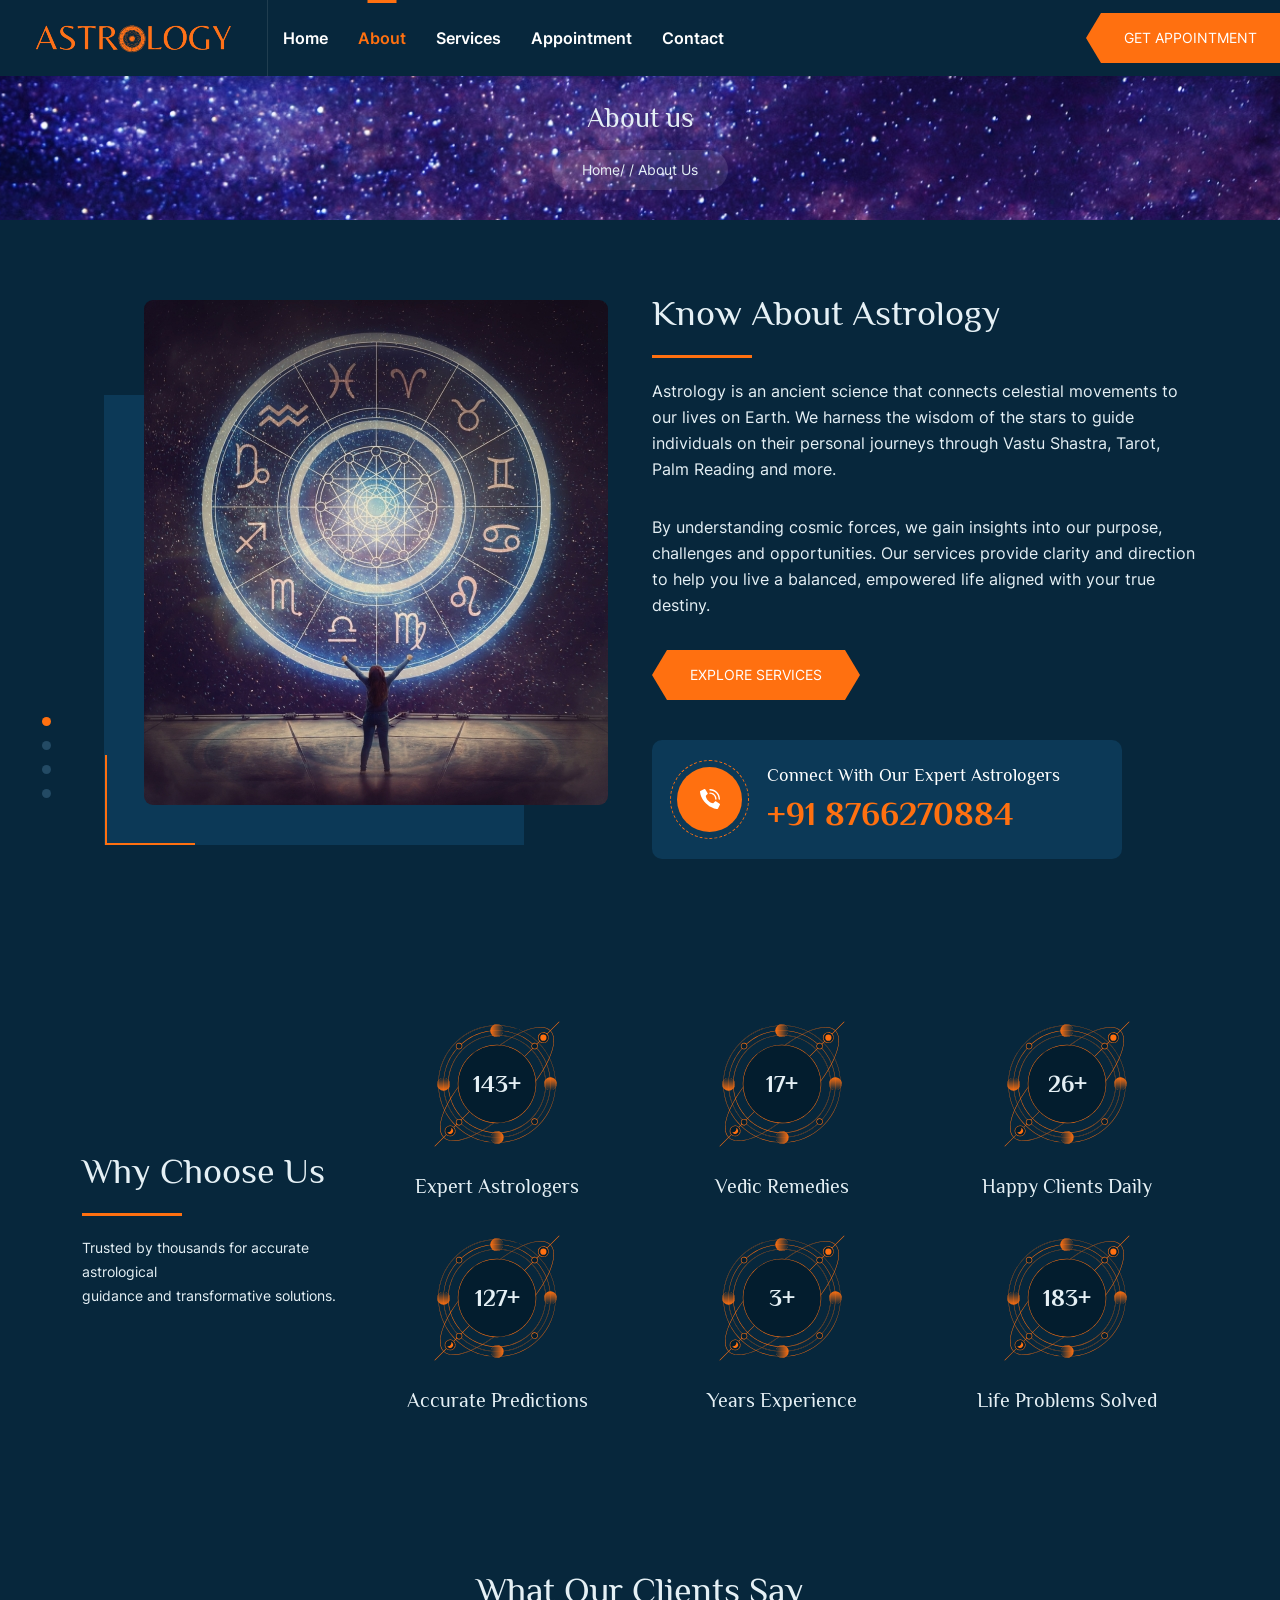
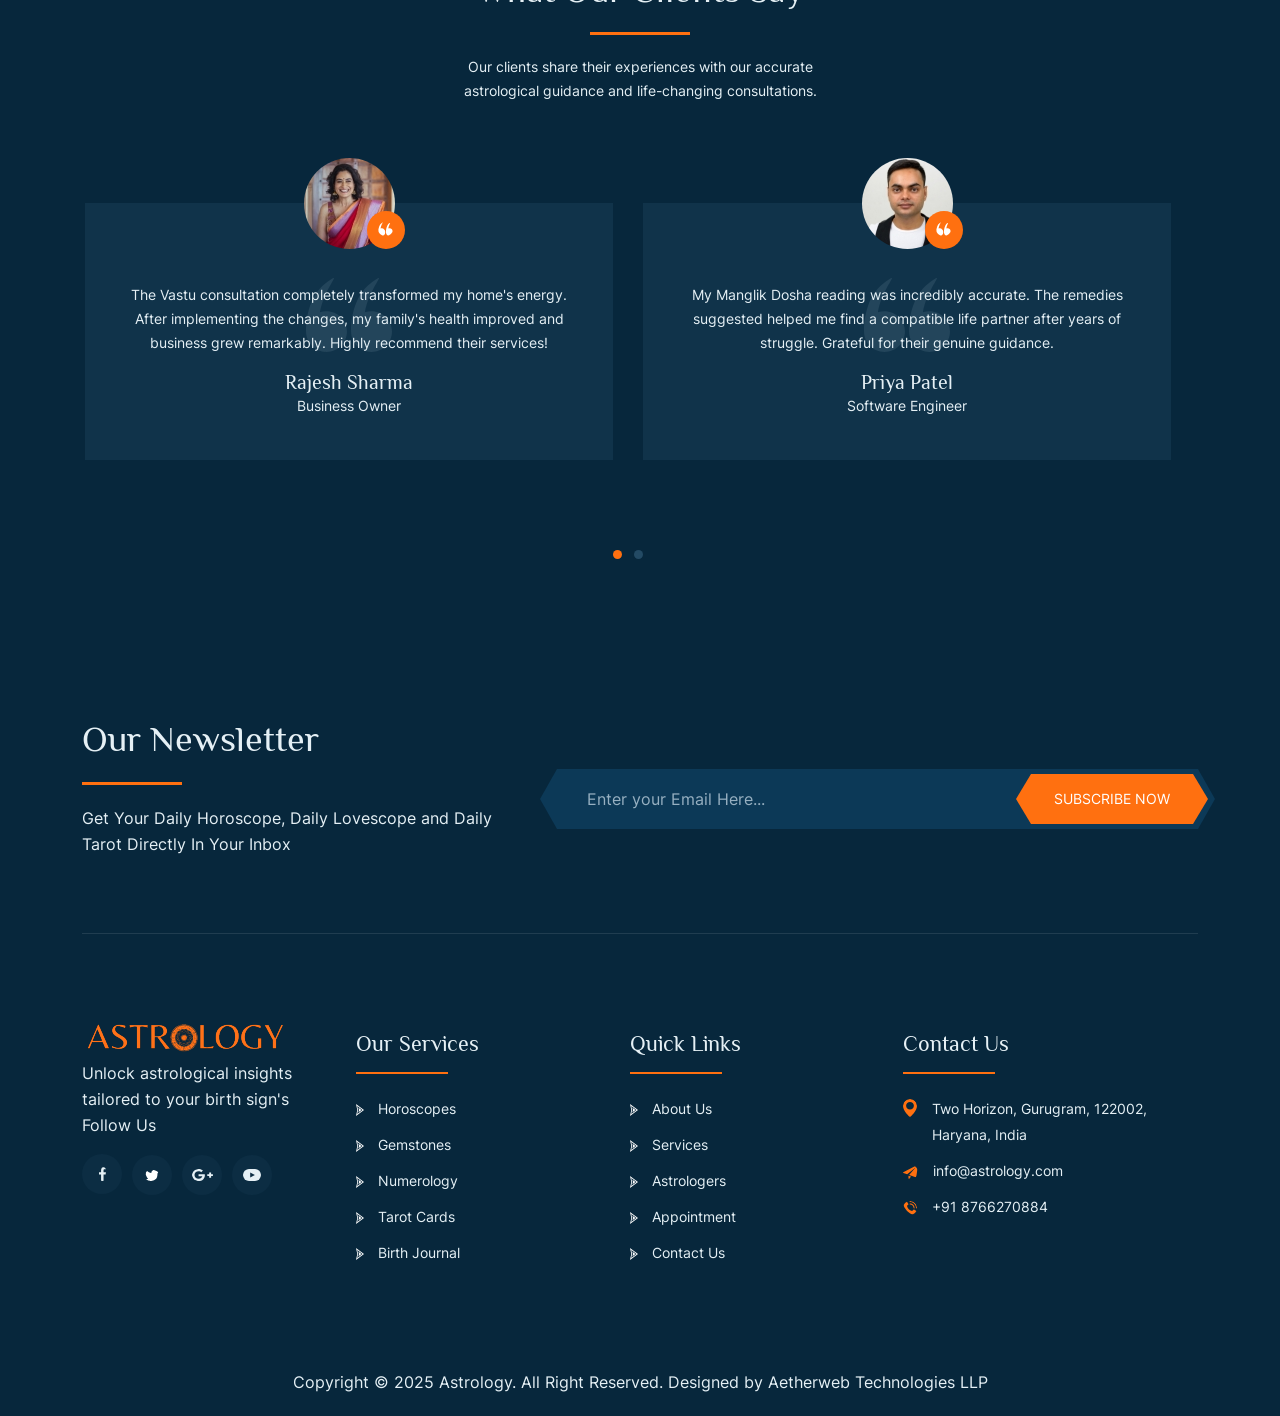
==== commit fb7b95d7: "images changed" ====
--- a/about.html
+++ b/about.html
@@ -42,9 +42,11 @@
         ///////////////////////////////-->
         <section class="as_header_wrapper">
           <div class="as_logo">
-            <a href="javascript:;"><img src="https://dummyimage.com/148x59" alt="Logo"></a>
-          </div>
-          <div class="as_menu">
+            <a href="/"><img src="./assets/images/mod/logo.png" alt="Logo"></a>
+          </div>
+          
+          <!-- Desktop menu -->
+          <div class="as_menu desktop_menu">
             <ul>
               <li><a href="index.html" >home</a></li>
               <li><a href="about.html" class="active">about</a></li>
@@ -53,12 +55,49 @@
               <li><a href="contact.html">contact</a></li>
             </ul>
           </div>
-          <div class="as_appointment_btn">
+          
+          <!-- Appointment button for desktop -->
+          <div class="as_appointment_btn desktop_btn">
             <a href="appointment.html" class="as_btn">Get Appointment</a>
           </div>
+          
+          <!-- Toggle button for mobile -->
           <div class="as_toggle">
             <img src="assets/images/svg/menu.svg" alt="Menu">
           </div>
+          
+          <!-- Separate mobile menu wrapper -->
+          <div class="as_menu_wrapper">
+            <div class="as_menu_close">
+              <span>×</span>
+            </div>
+            
+            <!-- Mobile menu -->
+            <div class="as_appointment_btn mobile_btn">
+        
+              <ul style="list-style: none; padding: 0; margin: 0; display: flex; flex-direction: column; align-items: start; gap: 20px;">
+                <li><a href="index.html" class="nav-link active" style="text-decoration: none; color: white; font-weight: bold; padding: 8px 12px; border-radius: 4px;">Home</a></li>
+                <li><a href="about.html" class="nav-link" style="text-decoration: none; color: white; font-weight: bold; padding: 8px 12px; border-radius: 4px;" class="active>About</a></li>
+                <li><a href="service.html" class="nav-link" style="text-decoration: none; color: white; font-weight: bold; padding: 8px 12px; border-radius: 4px;">Services</a></li>
+                <li><a href="appointment.html" class="nav-link" style="text-decoration: none; color: white; font-weight: bold; padding: 8px 12px; border-radius: 4px;">Appointment</a></li>
+                <li><a href="contact.html" class="nav-link" style="text-decoration: none; color: white; font-weight: bold; padding: 8px 12px; border-radius: 4px;">Contact</a></li>
+              </ul>
+              <a href="appointment.html" class="as_btn">Get Appointment</a>
+            </div>
+            
+            <div class="as_menu mobile_menu">
+              <ul>
+                <li><a href="index.html" >home</a></li>
+                <li><a href="about.html" class="active">about</a></li>
+                <li><a href="service.html">services</a></li>
+                <li><a href="appointment.html">appointment</a></li>
+                <li><a href="contact.html">contact</a></li>
+              </ul>
+            </div>
+          </div>
+          
+          <!-- Overlay -->
+          <div class="as_body_overlay"></div>
         </section>
       <!-- //////////////////////////
           Breadcrumb Section
@@ -82,98 +121,98 @@
           About us
         ///////////////////////////////-->
 
-      <section class="as_about_wrapper as_padderTop80 as_padderBottom80">
-        <div class="container">
-          <div class="row">
-            <div class="col-lg-6 col-md-12 col-sm-12 col-12">
-              <div class="as_about_slider">
-                <div>
-                  <div class="as_aboutimg text-right">
-                    <img
-                      src="https://dummyimage.com/463x505"
-                      alt=""
-                      class="img-responsive"
-                    />
-                  </div>
-                </div>
-                <div>
-                  <div class="as_aboutimg text-right">
-                    <img
-                      src="https://dummyimage.com/463x505"
-                      alt=""
-                      class="img-responsive"
-                    />
-                  </div>
-                </div>
-                <div>
-                  <div class="as_aboutimg text-right">
-                    <img
-                      src="https://dummyimage.com/463x505"
-                      alt=""
-                      class="img-responsive"
-                    />
-                  </div>
-                </div>
-                <div>
-                  <div class="as_aboutimg text-right">
-                    <img
-                      src="https://dummyimage.com/463x505"
-                      alt=""
-                      class="img-responsive"
-                    />
-                  </div>
-                </div>
-              </div>
-            </div>
-            <div class="col-lg-6 col-md-12 col-sm-12 col-12">
-              <h1 class="as_heading">Know About Astrology</h1>
-              <p>
-                Astrology is an ancient science that connects celestial
-                movements to our lives on Earth. We harness the wisdom of the
-                stars to guide individuals on their personal journeys through
-                Vastu Shastra, Tarot, Palm Reading and more.
-              </p>
-              <p>
-                By understanding cosmic forces, we gain insights into our
-                purpose, challenges and opportunities. Our services provide
-                clarity and direction to help you live a balanced, empowered
-                life aligned with your true destiny.
-              </p>
-              <a href="javascript:;" class="as_btn">Explore Services</a>
-
-              <div class="as_contact_expert">
-                <span class="as_icon">
-                  <svg
-                    xmlns="http://www.w3.org/2000/svg"
-                    xmlns:xlink="http://www.w3.org/1999/xlink"
-                    preserveAspectRatio="xMidYMid"
-                    width="20"
-                    height="20"
-                    viewBox="0 0 20 20"
-                  >
-                    <defs>
-                      <style>
-                        .cls-1 {
-                          fill: #fff;
-                          fill-rule: evenodd;
-                        }
-                      </style>
-                    </defs>
-                    <path
-                      d="M19.797,10.487 C19.668,10.616 19.493,10.689 19.310,10.689 C18.929,10.689 18.620,10.380 18.620,9.999 C18.615,5.241 14.759,1.385 10.000,1.379 C9.619,1.379 9.310,1.070 9.310,0.689 C9.310,0.308 9.619,-0.000 10.000,-0.000 C15.520,0.006 19.993,4.478 19.999,9.999 C19.999,10.183 19.927,10.358 19.797,10.487 ZM15.172,9.999 C15.169,7.144 12.855,4.830 10.000,4.827 C9.619,4.827 9.310,4.518 9.310,4.138 C9.310,3.757 9.619,3.448 10.000,3.448 C13.617,3.452 16.547,6.383 16.551,9.999 C16.551,10.380 16.243,10.689 15.862,10.689 C15.481,10.689 15.172,10.380 15.172,9.999 ZM12.864,14.155 C13.076,14.182 13.288,14.109 13.438,13.957 L14.982,12.413 C15.209,12.186 15.563,12.146 15.835,12.317 L19.655,14.775 C19.955,14.965 20.063,15.350 19.905,15.668 L18.045,19.616 C17.918,19.873 17.645,20.024 17.360,19.995 C15.394,19.789 10.563,18.932 5.815,14.183 C1.067,9.435 0.210,4.604 0.003,2.638 C-0.026,2.352 0.125,2.079 0.382,1.952 L4.331,0.093 C4.649,-0.067 5.036,0.043 5.224,0.344 L7.684,4.164 C7.854,4.436 7.814,4.790 7.586,5.017 L6.042,6.560 C5.890,6.711 5.818,6.924 5.845,7.135 C5.942,7.900 6.373,9.809 8.282,11.718 C10.191,13.627 12.099,14.057 12.864,14.155 Z"
-                      class="cls-1"
-                    />
-                  </svg>
-                </span>
-                <div>
-                  <h5 class="as_white">Connect With Our Expert Astrologers</h5>
-                  <h1 class="as_orange">+1 (XXX) XXX-XXXX</h1>
-                </div>
-              </div>
-            </div>
-          </div>
-        </div>
-      </section>
+        <section class="as_about_wrapper as_padderTop80 as_padderBottom80">
+          <div class="container">
+            <div class="row">
+              <div class="col-lg-6 col-md-12 col-sm-12 col-12">
+                <div class="as_about_slider">
+                  <div>
+                    <div class="as_aboutimg text-right">
+                      <img
+                        src="./assets/images/mod/about2.jpg"
+                        alt=""
+                        class="img-responsive"
+                      />
+                    </div>
+                  </div>
+                  <div>
+                    <div class="as_aboutimg text-right">
+                      <img
+                        src="./assets/images/mod/about1.jpg"
+                        alt=""
+                        class="img-responsive"
+                      />
+                    </div>
+                  </div>
+                  <div>
+                    <div class="as_aboutimg text-right">
+                      <img
+                        src="./assets/images/mod/about3.jpg"
+                        alt=""
+                        class="img-responsive"
+                      />
+                    </div>
+                  </div>
+                  <div>
+                    <div class="as_aboutimg text-right">
+                      <img
+                        src="./assets/images/mod/about4.jpg"
+                        alt=""
+                        class="img-responsive"
+                      />
+                    </div>
+                  </div>
+                </div>
+              </div>
+              <div class="col-lg-6 col-md-12 col-sm-12 col-12">
+                <h1 class="as_heading">Know About Astrology</h1>
+                <p>
+                  Astrology is an ancient science that connects celestial
+                  movements to our lives on Earth. We harness the wisdom of the
+                  stars to guide individuals on their personal journeys through
+                  Vastu Shastra, Tarot, Palm Reading and more.
+                </p>
+                <p>
+                  By understanding cosmic forces, we gain insights into our
+                  purpose, challenges and opportunities. Our services provide
+                  clarity and direction to help you live a balanced, empowered
+                  life aligned with your true destiny.
+                </p>
+                <a href="javascript:;" class="as_btn">Explore Services</a>
+  
+                <div class="as_contact_expert">
+                  <span class="as_icon">
+                    <svg
+                      xmlns="http://www.w3.org/2000/svg"
+                      xmlns:xlink="http://www.w3.org/1999/xlink"
+                      preserveAspectRatio="xMidYMid"
+                      width="20"
+                      height="20"
+                      viewBox="0 0 20 20"
+                    >
+                      <defs>
+                        <style>
+                          .cls-1 {
+                            fill: #fff;
+                            fill-rule: evenodd;
+                          }
+                        </style>
+                      </defs>
+                      <path
+                        d="M19.797,10.487 C19.668,10.616 19.493,10.689 19.310,10.689 C18.929,10.689 18.620,10.380 18.620,9.999 C18.615,5.241 14.759,1.385 10.000,1.379 C9.619,1.379 9.310,1.070 9.310,0.689 C9.310,0.308 9.619,-0.000 10.000,-0.000 C15.520,0.006 19.993,4.478 19.999,9.999 C19.999,10.183 19.927,10.358 19.797,10.487 ZM15.172,9.999 C15.169,7.144 12.855,4.830 10.000,4.827 C9.619,4.827 9.310,4.518 9.310,4.138 C9.310,3.757 9.619,3.448 10.000,3.448 C13.617,3.452 16.547,6.383 16.551,9.999 C16.551,10.380 16.243,10.689 15.862,10.689 C15.481,10.689 15.172,10.380 15.172,9.999 ZM12.864,14.155 C13.076,14.182 13.288,14.109 13.438,13.957 L14.982,12.413 C15.209,12.186 15.563,12.146 15.835,12.317 L19.655,14.775 C19.955,14.965 20.063,15.350 19.905,15.668 L18.045,19.616 C17.918,19.873 17.645,20.024 17.360,19.995 C15.394,19.789 10.563,18.932 5.815,14.183 C1.067,9.435 0.210,4.604 0.003,2.638 C-0.026,2.352 0.125,2.079 0.382,1.952 L4.331,0.093 C4.649,-0.067 5.036,0.043 5.224,0.344 L7.684,4.164 C7.854,4.436 7.814,4.790 7.586,5.017 L6.042,6.560 C5.890,6.711 5.818,6.924 5.845,7.135 C5.942,7.900 6.373,9.809 8.282,11.718 C10.191,13.627 12.099,14.057 12.864,14.155 Z"
+                        class="cls-1"
+                      />
+                    </svg>
+                  </span>
+                  <div>
+                    <h5 class="as_white">Connect With Our Expert Astrologers</h5>
+                    <h1 class="as_orange">+91 8766270884</h1>
+                  </div>
+                </div>
+              </div>
+            </div>
+          </div>
+        </section>
 
       <!-- //////////////////////////
           why choose us
@@ -279,92 +318,92 @@
           What our coustmer
         ///////////////////////////////-->
 
-      <section class="as_customer_wrapper as_padderBottom80 as_padderTop80">
-        <div class="container">
-          <div class="row">
-            <div class="col-lg-12 text-center">
-              <h1 class="as_heading as_heading_center">What Our Clients Say</h1>
-              <p class="as_font14 as_margin0 as_padderBottom50">
-                Our clients share their experiences with our accurate<br />astrological
-                guidance and life-changing consultations.
-              </p>
-            </div>
-
-            <div class="row as_customer_slider">
-              <div class="col-lg-6 col-md-6">
-                <div class="as_customer_box text-center">
-                  <span class="as_customer_img">
-                    <img src="https://dummyimage.com/91x91" alt="" />
-                    <span
-                      ><img src="assets/images/svg/quote1.svg" alt=""
-                    /></span>
-                  </span>
-                  <p class="as_margin0">
-                    The Vastu consultation completely transformed my home's
-                    energy. After implementing the changes, my family's health
-                    improved and business grew remarkably. Highly recommend
-                    their services!
-                  </p>
-                  <h3>Rajesh Sharma</h3>
-                  <p class="as_margin0">Business Owner</p>
-                </div>
-              </div>
-              <div class="col-lg-6 col-md-6">
-                <div class="as_customer_box text-center">
-                  <span class="as_customer_img">
-                    <img src="https://dummyimage.com/91x91" alt="" />
-                    <span
-                      ><img src="assets/images/svg/quote1.svg" alt=""
-                    /></span>
-                  </span>
-                  <p class="as_margin0">
-                    My Manglik Dosha reading was incredibly accurate. The
-                    remedies suggested helped me find a compatible life partner
-                    after years of struggle. Grateful for their genuine
-                    guidance.
-                  </p>
-                  <h3>Priya Patel</h3>
-                  <p class="as_margin0">Software Engineer</p>
-                </div>
-              </div>
-              <div class="col-lg-6 col-md-6">
-                <div class="as_customer_box text-center">
-                  <span class="as_customer_img">
-                    <img src="https://dummyimage.com/91x91" alt="" />
-                    <span
-                      ><img src="assets/images/svg/quote1.svg" alt=""
-                    /></span>
-                  </span>
-                  <p class="as_margin0">
-                    The birth chart analysis revealed career paths I never
-                    considered. Following their advice led to a promotion within
-                    months. Their insights are truly life-changing!
-                  </p>
-                  <h3>Arjun Kapoor</h3>
-                  <p class="as_margin0">Marketing Professional</p>
-                </div>
-              </div>
-              <div class="col-lg-6 col-md-6">
-                <div class="as_customer_box text-center">
-                  <span class="as_customer_img">
-                    <img src="https://dummyimage.com/91x91" alt="" />
-                    <span
-                      ><img src="assets/images/svg/quote1.svg" alt=""
-                    /></span>
-                  </span>
-                  <p class="as_margin0">
-                    The tarot reading predicted my overseas opportunity
-                    accurately. Their guidance helped me prepare mentally and
-                    practically for this big life transition.
-                  </p>
-                  <h3>Meera Desai</h3>
-                  <p class="as_margin0">College Student</p>
-                </div>
-              </div>
-            </div>
-          </div>
-        </div>
-      </section>
+        <section class="as_customer_wrapper as_padderBottom80 as_padderTop80">
+          <div class="container">
+            <div class="row">
+              <div class="col-lg-12 text-center">
+                <h1 class="as_heading as_heading_center">What Our Clients Say</h1>
+                <p class="as_font14 as_margin0 as_padderBottom50">
+                  Our clients share their experiences with our accurate<br />astrological
+                  guidance and life-changing consultations.
+                </p>
+              </div>
+  
+              <div class="row as_customer_slider">
+                <div class="col-lg-6 col-md-6">
+                  <div class="as_customer_box text-center">
+                    <span class="as_customer_img">
+                      <img src="./assets/images/mod/client1.jpg" alt="" />
+                      <span
+                        ><img src="assets/images/svg/quote1.svg" alt=""
+                      /></span>
+                    </span>
+                    <p class="as_margin0">
+                      The Vastu consultation completely transformed my home's
+                      energy. After implementing the changes, my family's health
+                      improved and business grew remarkably. Highly recommend
+                      their services!
+                    </p>
+                    <h3>Rajesh Sharma</h3>
+                    <p class="as_margin0">Business Owner</p>
+                  </div>
+                </div>
+                <div class="col-lg-6 col-md-6">
+                  <div class="as_customer_box text-center">
+                    <span class="as_customer_img">
+                      <img src="./assets/images/mod/client2.jpg" alt="" />
+                      <span
+                        ><img src="assets/images/svg/quote1.svg" alt=""
+                      /></span>
+                    </span>
+                    <p class="as_margin0">
+                      My Manglik Dosha reading was incredibly accurate. The
+                      remedies suggested helped me find a compatible life partner
+                      after years of struggle. Grateful for their genuine
+                      guidance.
+                    </p>
+                    <h3>Priya Patel</h3>
+                    <p class="as_margin0">Software Engineer</p>
+                  </div>
+                </div>
+                <div class="col-lg-6 col-md-6">
+                  <div class="as_customer_box text-center">
+                    <span class="as_customer_img">
+                      <img src="./assets/images/mod/client3.jpg" alt="" />
+                      <span
+                        ><img src="assets/images/svg/quote1.svg" alt=""
+                      /></span>
+                    </span>
+                    <p class="as_margin0">
+                      The birth chart analysis revealed career paths I never
+                      considered. Following their advice led to a promotion within
+                      months. Their insights are truly life-changing!
+                    </p>
+                    <h3>Arjun Kapoor</h3>
+                    <p class="as_margin0">Marketing Professional</p>
+                  </div>
+                </div>
+                <div class="col-lg-6 col-md-6">
+                  <div class="as_customer_box text-center">
+                    <span class="as_customer_img">
+                      <img src="./assets/images/mod/client4.jpg" alt="" />
+                      <span
+                        ><img src="assets/images/svg/quote1.svg" alt=""
+                      /></span>
+                    </span>
+                    <p class="as_margin0">
+                      The tarot reading predicted my overseas opportunity
+                      accurately. Their guidance helped me prepare mentally and
+                      practically for this big life transition.
+                    </p>
+                    <h3>Meera Desai</h3>
+                    <p class="as_margin0">College Student</p>
+                  </div>
+                </div>
+              </div>
+            </div>
+          </div>
+        </section>
 
       <section class="as_footer_wrapper as_padderTop80">
         <div class="container">
@@ -398,7 +437,7 @@
                 <div class="as_footer_widget">
                   <div class="as_footer_logo">
                     <a href="index.html"
-                      ><img src="https://dummyimage.com/148x59" alt=""
+                      ><img src="./assets/images/mod/logo.png" alt=""
                     /></a>
                   </div>
                   <characteristics>
--- a/assets/css/style.css
+++ b/assets/css/style.css
@@ -721,30 +721,41 @@
 }
 /* header css end */
 /* banner css start */
+/* banner css start */
 .as_banner_wrapper {
-  background-image: url(https://dummyimage.com/1920x950);
+  background-image: url(../images/mod/home-1.jpg);
   background-position: center;
   background-repeat: no-repeat;
   background-size: cover;
-  padding: 130px 310px;
+
+  padding: 0;
   overflow: hidden;
-}
+  /* Fix the height issue */
+  height: 100vh;
+  display: flex;
+  align-items: center;
+}
+
 .as_banner_detail h5 {
   font-size: 26px;
   margin: 0 0 5px;
 }
+
 .as_banner_detail h1 {
   font-size: 54px;
   line-height: 62px;
   margin: 0 0 13px;
 }
+
 .as_banner_detail p {
   margin-bottom: 26px;
 }
+
 .as_banner_wrapper .slick-dots {
   text-align: center;
   display: none;
 }
+
 .as_banner_img img {
   animation: spin 9s infinite linear;
   -webkit-animation: spin 9s infinite linear;
@@ -752,6 +763,7 @@
   display: inline-block;
   width: 100%;
 }
+
 @-webkit-keyframes spin {
   0% {
     -webkit-transform: rotate(0deg);
@@ -760,34 +772,59 @@
     -webkit-transform: rotate(360deg);
   }
 }
+
+/* Fix carousel arrows positioning */
 .as_banner_slider .slick-arrow.slick-prev {
-  left: -265px;
-}
+  left: 15px;
+}
+
 .as_banner_slider .slick-arrow.slick-next {
-  right: -900px;
-}
+  right: 15px;
+}
+
 .as_banner_wrapper .as_btn:hover {
   background-color: var(--dark-color2);
 }
+
 .as_banner_wrapper .as_btn:hover:after {
   border-left-color: var(--dark-color2);
 }
+
 .as_banner_wrapper .as_btn:hover:before {
   border-right-color: var(--dark-color2);
 }
+
 .as_banner_slider .slick-arrow:hover {
   background-color: var(--secondary-color);
 }
+
 .as_banner_slider .slick-arrow:hover:after {
   border-left-color: var(--secondary-color);
 }
+
 .as_banner_slider .slick-arrow:hover:before {
   border-right-color: var(--secondary-color);
+}
+
+/* Add these new styles to properly center content */
+.as_verticle_center {
+  display: flex;
+  align-items: center;
+  height: 100%;
+}
+
+.as_banner_slider {
+  padding: 0 50px;
+}
+
+.container-fluid {
+  width: 100%;
+  height: 100%;
 }
 /* banner css end */
 /* about css start */
 .as_about_wrapper {
-  background-image: url('https://dummyimage.com/1920x705');
+  /* background-image: url('../images/mod/about-bg.jpg'); */
   background-repeat: no-repeat;
   background-size: cover;
   background-position: center;
@@ -1119,7 +1156,7 @@
 /* zodiec sign form css end */
 /* customer css start */
 .as_customer_wrapper {
-  background-image: url('https://dummyimage.com/1920x654');
+  /* background-image: url('../images/mod/coustmer-wrapper.jpg'); */
   background-repeat: no-repeat;
   background-size: cover;
   background-position: center;
@@ -1496,7 +1533,7 @@
 /* footer css end */
 /* breadcrum start */
 .as_breadcrum_wrapper {
-  background-image: url('https://dummyimage.com/1920x140');
+  background-image: url('../images/mod/breadcrumb.jpg');
   background-position: center;
   background-size: cover;
   background-repeat: no-repeat;
@@ -2152,7 +2189,7 @@
 .as_privacy_wrapper,
 .as_faq_wrapper,
 .as_contact_section {
-  background-image: url(https://dummyimage.com/1920x654);
+  /* background-image: url(https://dummyimage.com/1920x654); */
   background-repeat: no-repeat;
   background-size: cover;
   background-position: center;
@@ -3255,18 +3292,18 @@
 
 /* Original button styling preserved exactly */
 
-.as_btn:hover {
-  background-color: transparent;
-  color: var(--secondary-color);
-}
-
-.as_btn::after {
-  border-left-color: var(--secondary-color);
-}
-
-.as_btn::before {
-  border-right-color: var(--secondary-color);
-}
+/* .as_btn:hover {
+    background-color: transparent;
+    color: var(--secondary-color);
+  }
+
+  .as_btn::after {
+    border-left-color: var(--secondary-color);
+  }
+
+  .as_btn::before {
+    border-right-color: var(--secondary-color);
+  } */
 
 /* Mobile Toggle Button */
 .as_toggle {
@@ -3329,3 +3366,596 @@
     max-width: 120px;
   }
 }
+img {
+  border-radius: 9px;
+}
+/* Mobile Menu Styles */
+.as_body_overlay {
+  position: fixed;
+  top: 0;
+  left: 0;
+  right: 0;
+  bottom: 0;
+  background: rgba(0, 0, 0, 0.7);
+  z-index: 998;
+  display: none;
+}
+
+body.menu_is_open .as_body_overlay {
+  display: block;
+}
+
+@media (max-width: 991px) {
+  .as_header_wrapper {
+    padding: 10px 15px;
+    justify-content: space-between;
+  }
+
+  .as_logo {
+    padding: 10px 0;
+    border-right: none;
+  }
+
+  .as_menu_wrapper {
+    position: fixed;
+    top: 0;
+    right: -300px;
+    width: 280px;
+    height: 100%;
+    background-color: var(--dark-color1);
+    z-index: 999;
+    padding: 20px;
+    overflow-y: auto;
+    transition: all 0.3s ease;
+    display: block;
+    flex-direction: column;
+    border-top: none;
+  }
+
+  .as_menu_wrapper.menu_open {
+    right: 0;
+  }
+
+  .as_menu {
+    order: 2;
+    width: 100%;
+    display: block;
+    justify-content: flex-start;
+  }
+
+  .as_menu ul {
+    display: block;
+    padding: 0;
+  }
+
+  .as_menu > ul > li {
+    display: block;
+    margin: 0;
+    border-bottom: 1px solid rgba(255, 255, 255, 0.1);
+  }
+
+  .as_menu > ul > li > a {
+    padding: 12px 0;
+    display: block;
+  }
+
+  .as_menu > ul > li > a:before {
+    display: none;
+  }
+
+  .as_appointment_btn {
+    order: 1;
+    margin: 0 0 20px 0;
+    text-align: center;
+  }
+
+  /* For toggle button */
+  .as_toggle {
+    display: block;
+    cursor: pointer;
+  }
+
+  .as_toggle img {
+    width: 24px;
+    height: 24px;
+  }
+
+  /* When menu is hidden in mobile view */
+  .as_header_wrapper .as_appointment_btn {
+    display: block;
+  }
+
+  /* When inside mobile menu */
+  .as_menu_wrapper .as_appointment_btn {
+    display: block;
+  }
+
+  /* Submenu styles if needed */
+  .as_submenu {
+    display: none;
+  }
+
+  .as_submenu.active {
+    display: block;
+    padding-left: 15px;
+  }
+}
+/* Mobile Menu Styles */
+.as_body_overlay {
+  position: fixed;
+  top: 0;
+  left: 0;
+  right: 0;
+  bottom: 0;
+  background: rgba(0, 0, 0, 0.7);
+  z-index: 998;
+  display: none;
+}
+
+body.menu_is_open .as_body_overlay {
+  display: block;
+}
+
+/* Default styles for desktop */
+.as_menu_wrapper {
+  display: flex;
+  justify-content: space-between;
+  align-items: center;
+  padding: 0;
+}
+
+.as_menu {
+  display: block;
+}
+
+/* Make links visible and styled properly in all views */
+.as_menu ul {
+  list-style: none;
+  padding: 0;
+  margin: 0;
+}
+
+.as_menu > ul > li {
+  display: inline-block;
+  margin: 0 20px;
+}
+
+.as_menu > ul > li > a {
+  color: #fff;
+  text-decoration: none;
+  font-size: 17px;
+  font-weight: 600;
+  padding: 25px 0;
+  display: block;
+  text-transform: capitalize;
+  transition: all 0.3s ease;
+}
+
+.as_menu > ul > li > a:hover,
+.as_menu > ul > li > a.active {
+  color: var(--secondary-color, #ff7010);
+}
+
+/* Toggle button - hidden by default */
+.as_toggle {
+  display: none;
+  cursor: pointer;
+}
+
+@media (max-width: 991px) {
+  .as_header_wrapper {
+    padding: 10px 15px;
+    justify-content: space-between;
+    align-items: center;
+  }
+
+  .as_logo {
+    padding: 10px 0;
+    border-right: none;
+  }
+
+  /* Show toggle button on mobile */
+  .as_toggle {
+    display: block;
+  }
+
+  .as_toggle img {
+    width: 24px;
+    height: 24px;
+  }
+
+  /* Move menu to slide-out panel */
+  .as_menu_wrapper {
+    position: fixed;
+    top: 0;
+    right: -300px;
+    width: 280px;
+    height: 100%;
+    background-color: #07273c;
+    z-index: 999;
+    padding: 20px;
+    overflow-y: auto;
+    transition: all 0.3s ease;
+    display: flex;
+    flex-direction: column;
+    border-top: none;
+  }
+
+  /* When menu is open */
+  .as_menu_wrapper.menu_open {
+    right: 0;
+  }
+
+  /* Mobile menu adjustments */
+  .as_menu {
+    order: 2;
+    width: 100%;
+    margin-top: 30px;
+  }
+
+  .as_menu ul {
+    display: block;
+  }
+
+  .as_menu > ul > li {
+    display: block;
+    margin: 0;
+    border-bottom: 1px solid rgba(255, 255, 255, 0.1);
+  }
+
+  .as_menu > ul > li > a {
+    padding: 12px 0;
+    display: block;
+    color: #fff;
+  }
+
+  .as_menu > ul > li > a:before {
+    display: none;
+  }
+
+  /* Appointment button inside mobile menu */
+  .as_menu_wrapper .as_appointment_btn {
+    order: 1;
+    margin: 0 0 20px 0;
+    text-align: center;
+    display: block;
+  }
+
+  /* Appointment button outside menu (desktop) */
+  .as_header_wrapper > .as_appointment_btn {
+    display: none;
+  }
+
+  /* Submenu styles */
+  .as_submenu {
+    display: none;
+    padding-left: 15px;
+    margin-top: 5px;
+    margin-bottom: 5px;
+  }
+
+  .as_submenu.active {
+    display: block;
+  }
+
+  .as_submenu li {
+    padding: 5px 0;
+  }
+
+  .as_submenu li a {
+    color: #fff;
+    text-decoration: none;
+    font-size: 15px;
+    display: block;
+    padding: 5px 0;
+  }
+}
+/* Additional styles for mobile menu */
+.as_menu_close {
+  display: none;
+  position: absolute;
+  top: 15px;
+  right: 15px;
+  width: 30px;
+  height: 30px;
+  background-color: rgba(255, 255, 255, 0.1);
+  border-radius: 50%;
+  text-align: center;
+  line-height: 30px;
+  cursor: pointer;
+}
+
+.as_menu_close span {
+  color: #fff;
+  font-size: 24px;
+  font-weight: 600;
+}
+
+/* Variable colors for reference */
+:root {
+  --secondary-color: #ff7010;
+  --dark-color1: #07273c;
+}
+
+@media (max-width: 991px) {
+  .as_menu_close {
+    display: block;
+  }
+
+  /* Ensure menu items are displayed properly in mobile view */
+  .as_menu_wrapper {
+    padding-top: 50px;
+  }
+
+  .as_menu_wrapper .as_menu {
+    display: block;
+    width: 100%;
+  }
+
+  .as_menu_wrapper .as_menu ul {
+    display: block;
+    width: 100%;
+  }
+
+  .as_menu_wrapper .as_menu > ul > li {
+    display: block;
+    width: 100%;
+    padding: 0;
+    margin: 0;
+  }
+
+  .as_menu_wrapper .as_menu > ul > li > a {
+    padding: 12px 0;
+    border-bottom: 1px solid rgba(255, 255, 255, 0.1);
+    display: block;
+    width: 100%;
+    font-size: 16px;
+  }
+
+  /* Ensure the appointment button is visible */
+  .as_menu_wrapper .as_appointment_btn {
+    display: block;
+    text-align: center;
+    margin: 20px 0;
+  }
+}
+/* When menu is open, prevent body scrolling */
+body.menu_is_open {
+  overflow: hidden;
+}
+
+/* Ensure the overlay covers the entire screen */
+.as_body_overlay {
+  position: fixed;
+  top: 0;
+  left: 0;
+  right: 0;
+  bottom: 0;
+  background: rgba(0, 0, 0, 0.7);
+  z-index: 998;
+  display: none;
+}
+
+/* When menu is open, show the overlay */
+body.menu_is_open .as_body_overlay {
+  display: block;
+}
+/* Critical fix for menu links visibility */
+@media (max-width: 991px) {
+  /* Force menu visibility */
+  .as_menu_wrapper.menu_open .as_menu {
+    display: block !important;
+  }
+
+  .as_menu_wrapper.menu_open .as_menu ul {
+    display: block !important;
+    width: 100% !important;
+  }
+
+  .as_menu_wrapper.menu_open .as_menu > ul > li {
+    display: block !important;
+    width: 100% !important;
+    margin: 0 !important;
+  }
+
+  .as_menu_wrapper.menu_open .as_menu > ul > li > a {
+    display: block !important;
+    width: 100% !important;
+    padding: 12px 0 !important;
+    color: #fff !important;
+    font-size: 16px !important;
+    border-bottom: 1px solid rgba(255, 255, 255, 0.1) !important;
+  }
+
+  /* Ensure menu structure is correct */
+  .as_menu_wrapper {
+    flex-direction: column !important;
+    padding: 50px 20px 20px !important;
+  }
+
+  /* Fix menu visibility */
+  .as_menu {
+    margin-top: 20px !important;
+    width: 100% !important;
+  }
+
+  /* Fix toggle button functionality */
+  .as_toggle {
+    display: block !important;
+    position: relative !important;
+    z-index: 10 !important;
+  }
+}
+/* Complete menu styling solution */
+/* Base header styles */
+.as_header_wrapper {
+  display: flex;
+  background-color: #07273c;
+  align-items: center;
+  justify-content: space-between;
+  padding: 0;
+  position: relative;
+  z-index: 100;
+}
+
+.as_logo {
+  padding: 15px 30px;
+  border-right: 1px solid rgba(255, 255, 255, 0.1);
+}
+
+/* Desktop Menu */
+.as_menu ul {
+  padding: 0;
+  margin: 0;
+  list-style: none;
+  display: flex;
+}
+
+.desktop_menu > ul > li {
+  display: inline-block;
+  margin: 0 15px;
+}
+
+.as_menu > ul > li > a {
+  color: #fff;
+  text-decoration: none;
+  font-size: 16px;
+  font-weight: 600;
+  padding: 25px 0;
+  display: block;
+  text-transform: capitalize;
+  transition: all 0.3s ease;
+}
+
+.as_menu > ul > li > a:hover,
+.as_menu > ul > li > a.active {
+  color: #ff7010;
+}
+
+/* Hide mobile menu elements by default */
+.as_toggle,
+.as_menu_close,
+.as_menu_wrapper {
+  display: none;
+}
+
+/* Mobile menu overlay */
+.as_body_overlay {
+  position: fixed;
+  top: 0;
+  left: 0;
+  right: 0;
+  bottom: 0;
+  background: rgba(0, 0, 0, 0.7);
+  z-index: 998;
+  display: none;
+}
+
+/* Mobile styles */
+@media (max-width: 991px) {
+  .as_header_wrapper {
+    padding: 10px 15px;
+  }
+
+  .as_logo {
+    padding: 10px 0;
+    border-right: none;
+  }
+
+  /* Hide desktop menu */
+  .desktop_menu,
+  .desktop_btn {
+    display: none;
+  }
+
+  /* Show toggle button */
+  .as_toggle {
+    display: block;
+    cursor: pointer;
+  }
+
+  .as_toggle img {
+    width: 24px;
+    height: 24px;
+  }
+
+  /* Mobile menu wrapper styling */
+  .as_menu_wrapper {
+    display: flex;
+    flex-direction: column;
+    position: fixed;
+    top: 0;
+    right: -300px;
+    width: 280px;
+    height: 100%;
+    background-color: #07273c;
+    z-index: 999;
+    padding: 50px 20px 20px;
+    overflow-y: auto;
+    transition: all 0.3s ease;
+  }
+
+  /* When menu is open */
+  .as_menu_wrapper.menu_open {
+    right: 0;
+  }
+
+  /* Show overlay when menu is open */
+  body.menu_is_open .as_body_overlay {
+    display: block;
+  }
+
+  /* Close button */
+  .as_menu_close {
+    display: block;
+    position: absolute;
+    top: 15px;
+    right: 15px;
+    width: 30px;
+    height: 30px;
+    background-color: rgba(255, 255, 255, 0.1);
+    border-radius: 50%;
+    text-align: center;
+    line-height: 28px;
+    cursor: pointer;
+  }
+
+  .as_menu_close span {
+    color: #fff;
+    font-size: 24px;
+  }
+
+  /* Mobile menu styling */
+  .mobile_menu {
+    margin-top: 20px;
+    width: 100%;
+  }
+
+  .mobile_menu ul {
+    display: block;
+  }
+
+  .mobile_menu > ul > li {
+    display: block;
+    margin: 0;
+    width: 100%;
+  }
+
+  .mobile_menu > ul > li > a {
+    padding: 12px 0;
+    display: block;
+    border-bottom: 1px solid rgba(255, 255, 255, 0.1);
+    width: 100%;
+  }
+
+  /* Mobile appointment button */
+  .mobile_btn {
+    margin-bottom: 15px;
+    text-align: center;
+  }
+}
+
+/* Prevent body scrolling when menu is open */
+body.menu_is_open {
+  overflow: hidden;
+}
